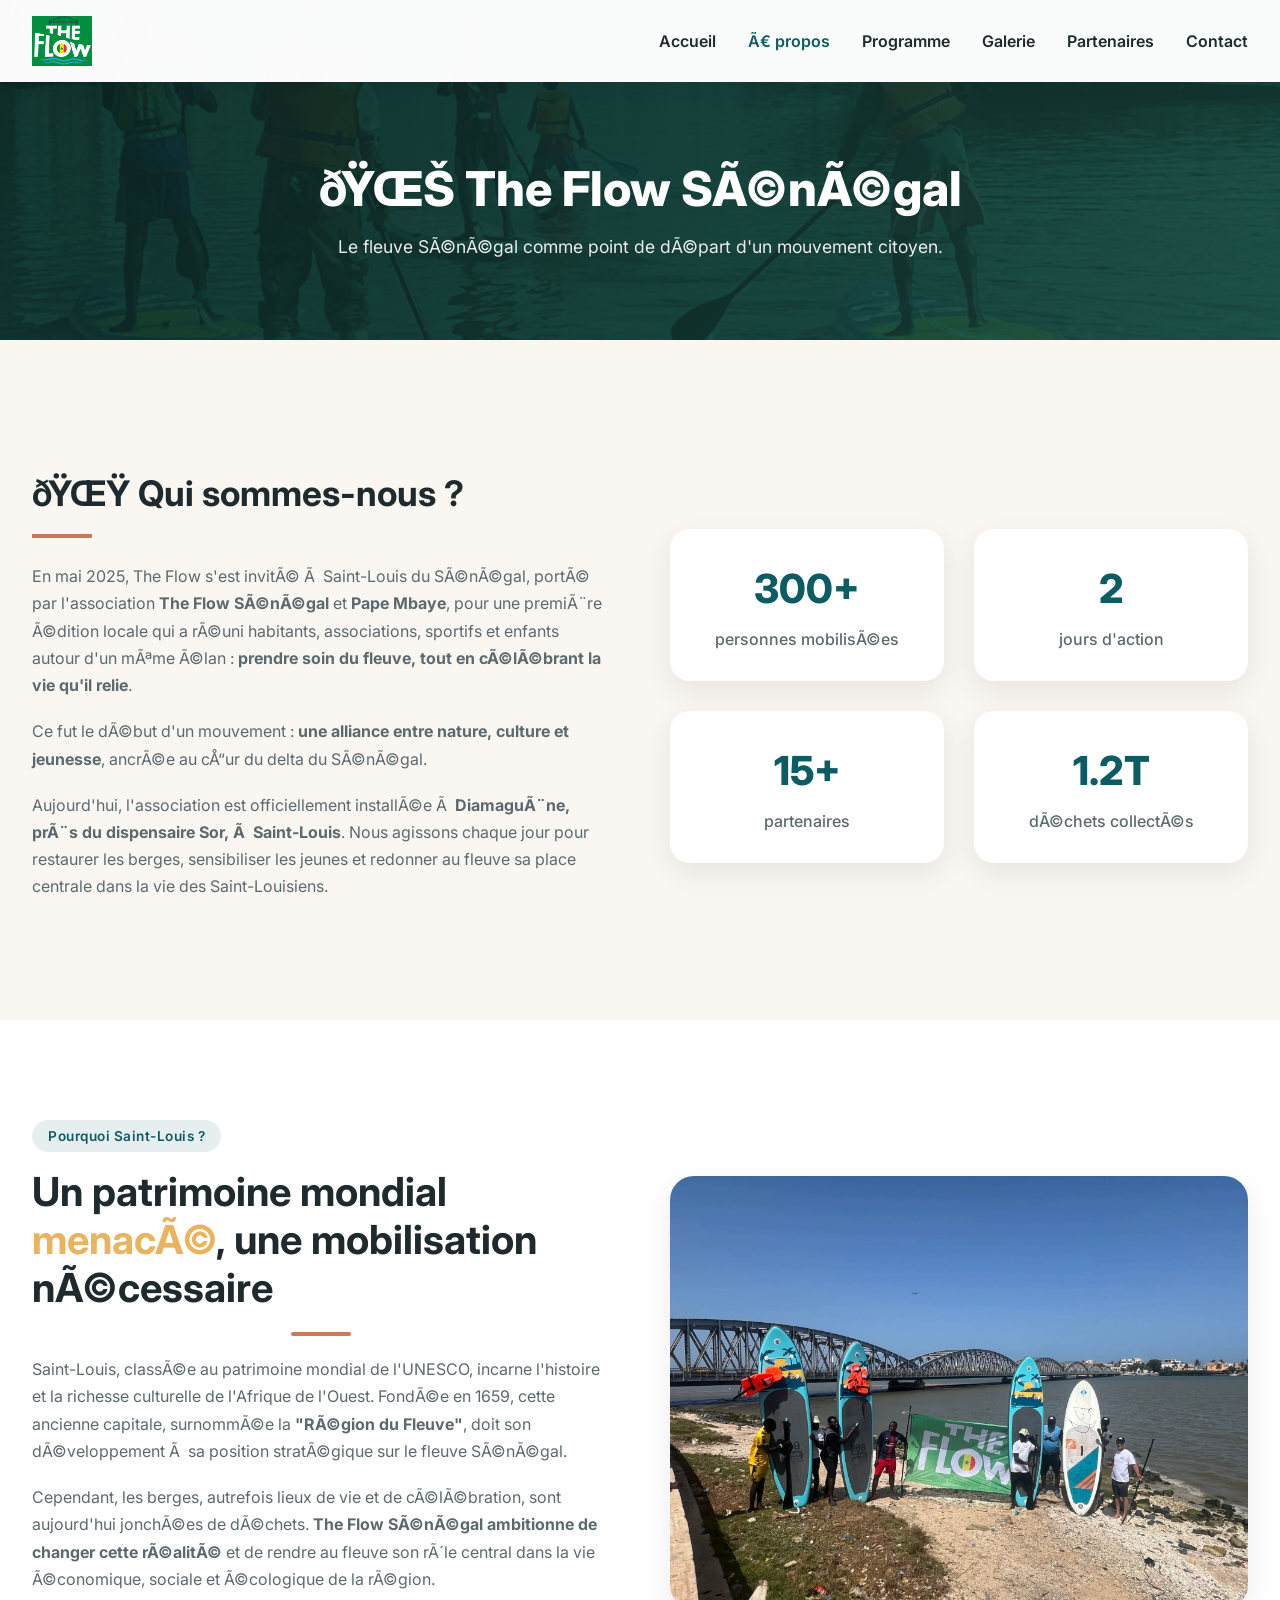
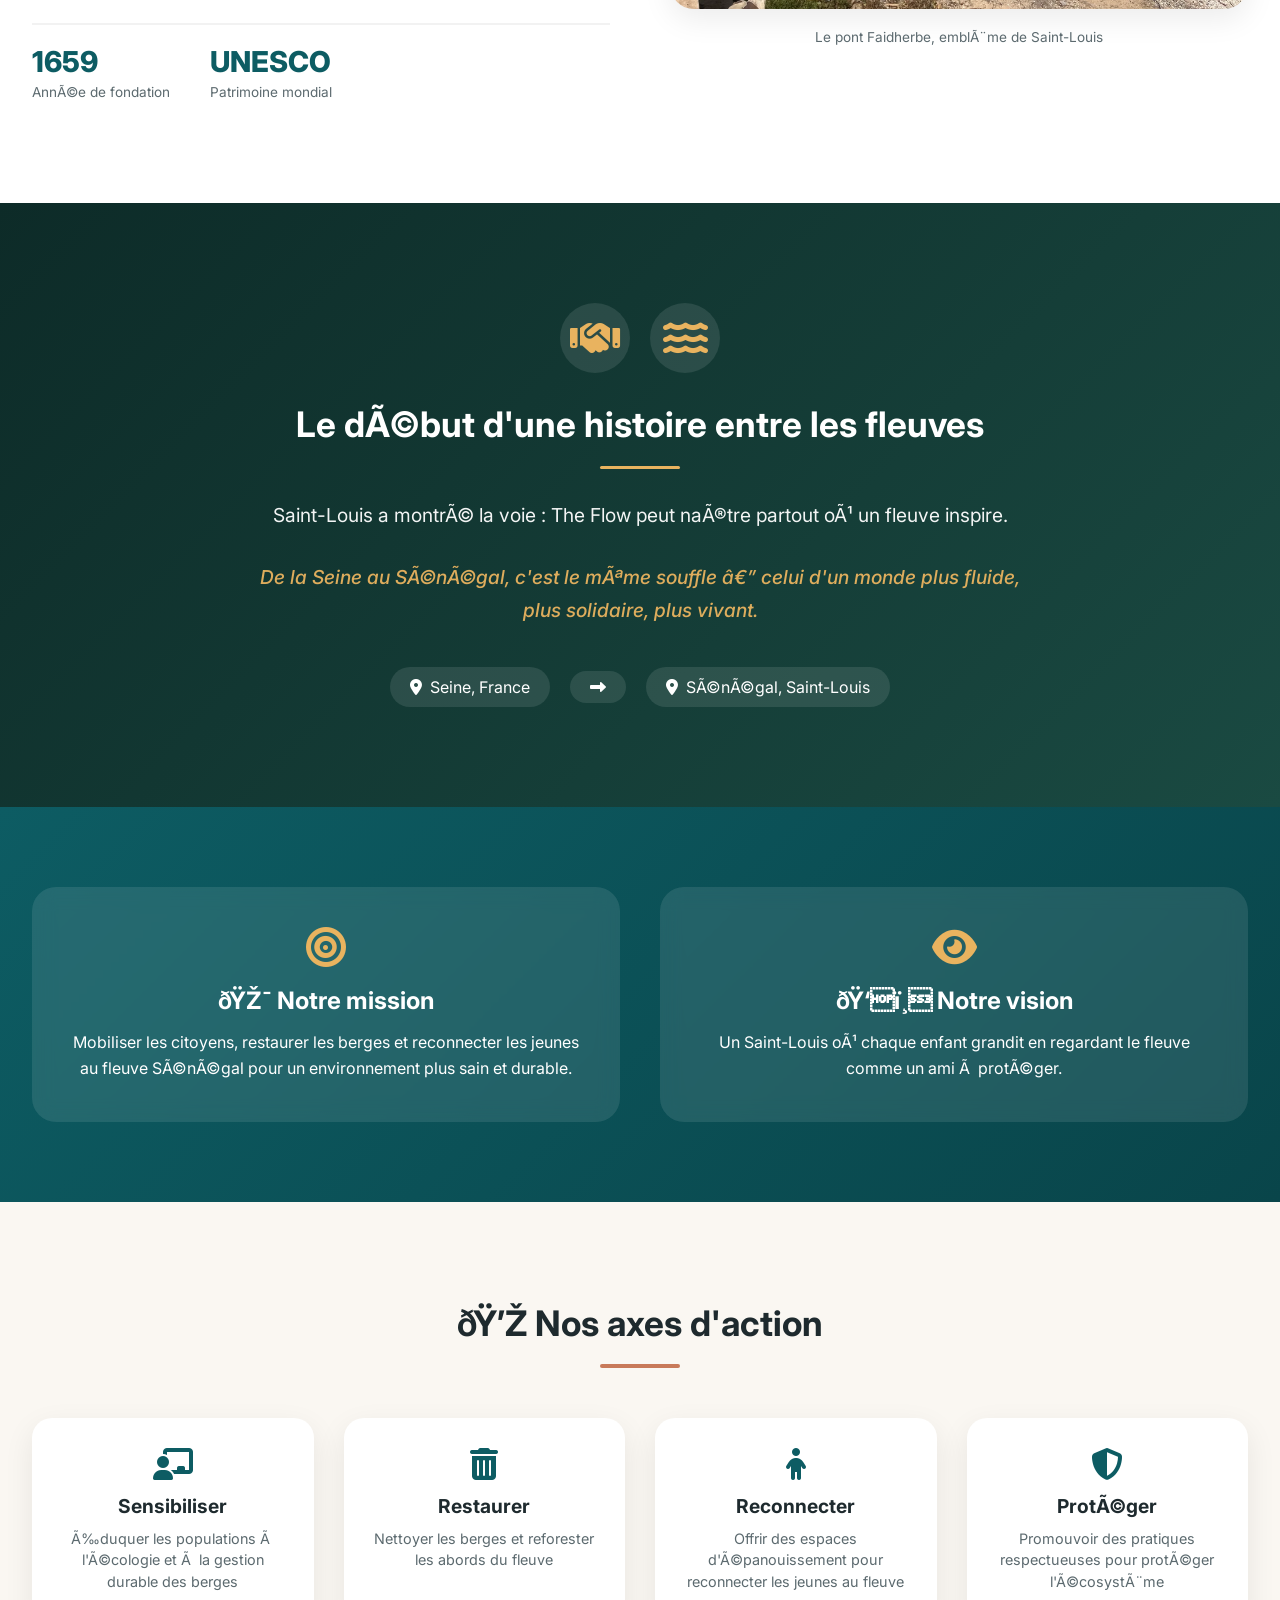
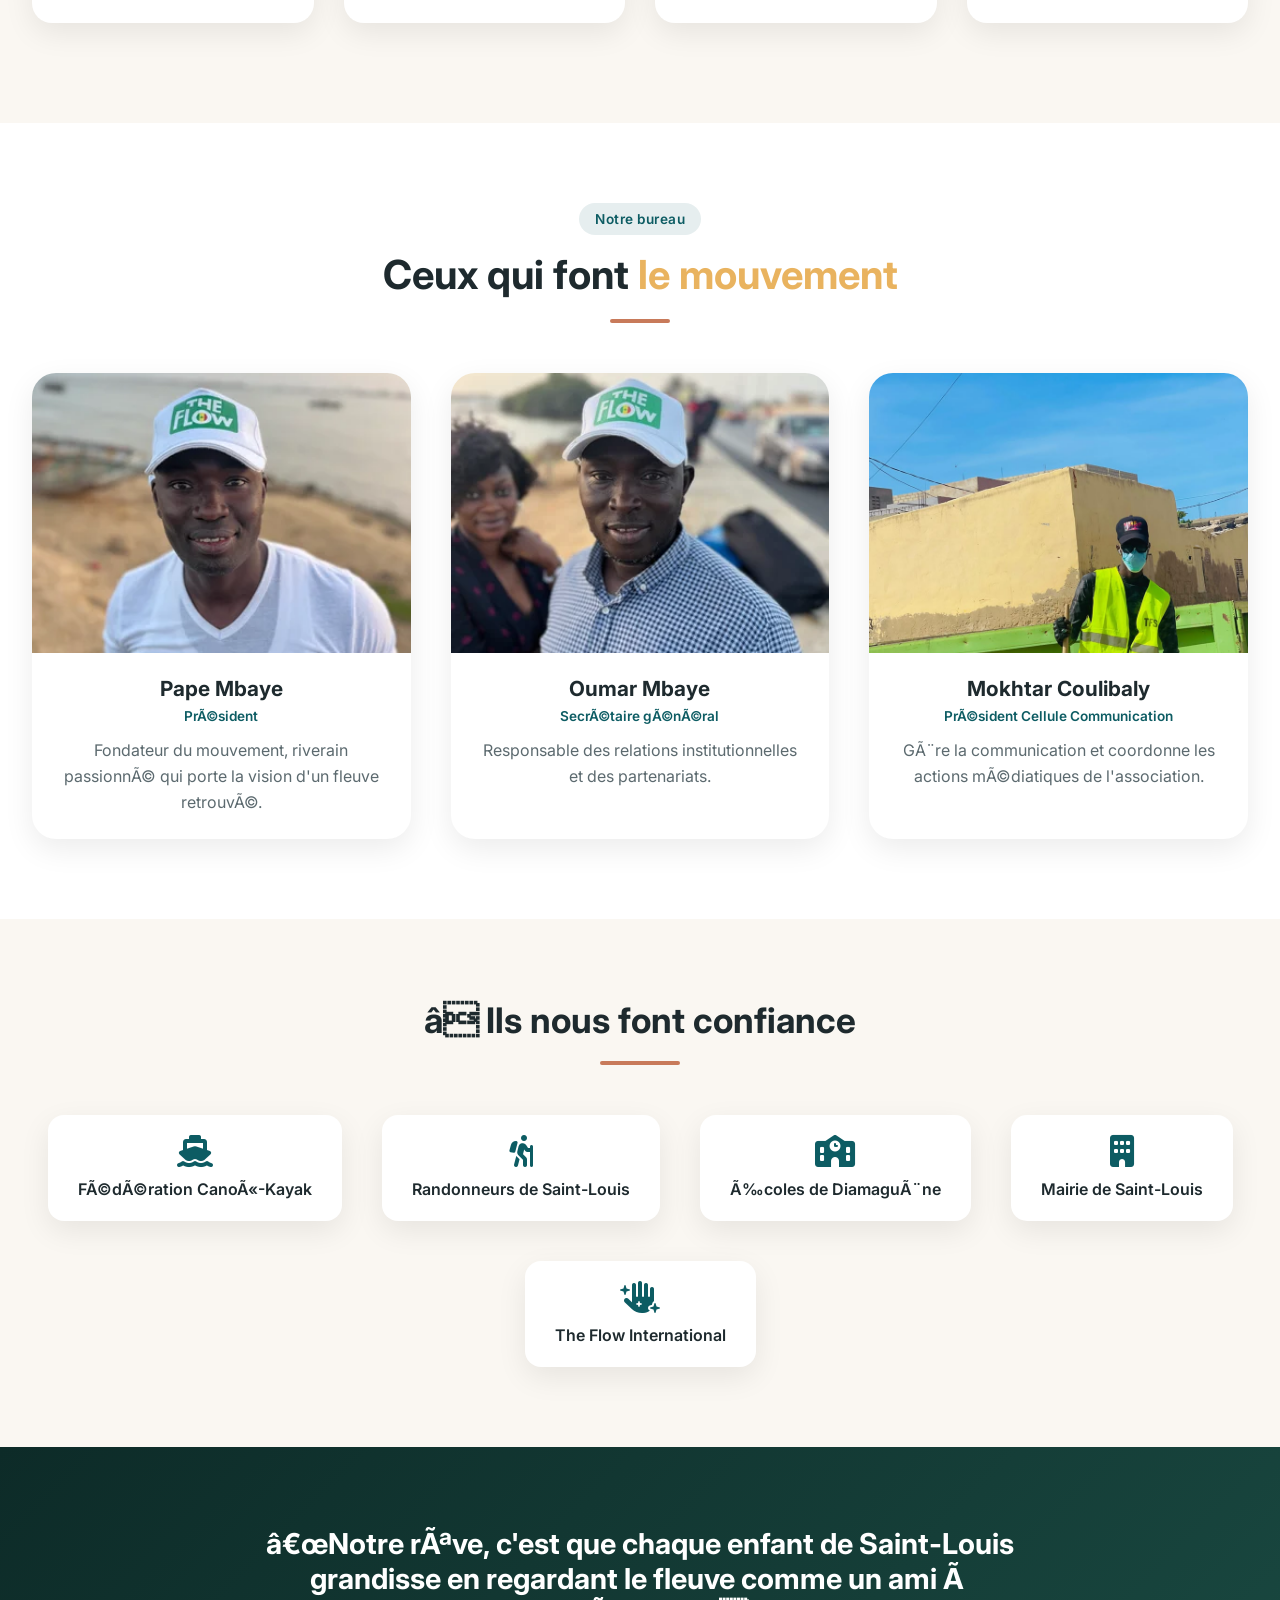
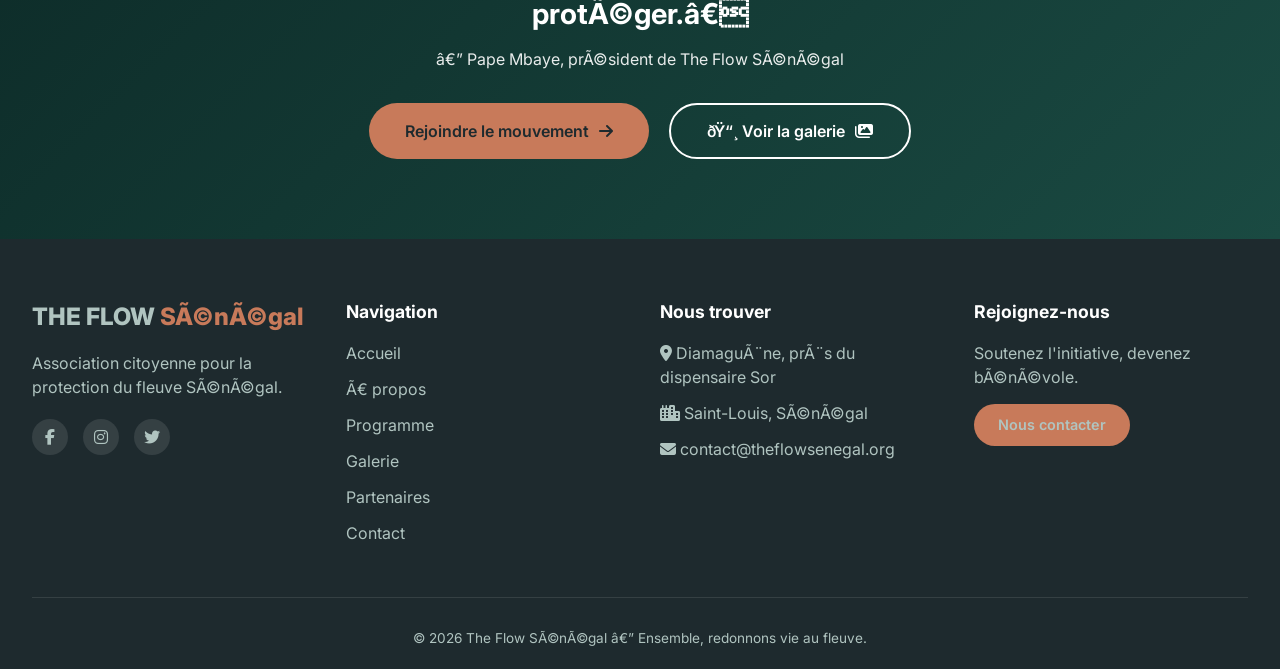
==== apropos.html @ 02a88256 "Correction de la structure du site pour Render" ====
﻿<!DOCTYPE html>
<html lang="fr">
<head>
  <meta charset="UTF-8">
  <meta name="viewport" content="width=device-width, initial-scale=1.0">
  <meta name="description" content="The Flow SÃ©nÃ©gal - Association citoyenne pour la protection du fleuve SÃ©nÃ©gal. DÃ©couvrez notre mission, notre impact et notre Ã©quipe.">
  <title>The Flow SÃ©nÃ©gal | Ã€ propos - Qui sommes-nous</title>

  <!-- Polices, icÃ´nes -->
  <link href="https://fonts.googleapis.com/css2?family=Inter:opsz,wght@14..32,300;14..32,400;14..32,500;14..32,600;14..32,700;14..32,800&display=swap" rel="stylesheet">
  <link rel="stylesheet" href="https://cdnjs.cloudflare.com/ajax/libs/font-awesome/6.5.1/css/all.min.css">
  <link rel="stylesheet" href="CSS/style.css">

  <style>
    /* ========== VARIABLES ========== */
    :root {
      --primary: #0D5C63;
      --primary-dark: #09454A;
      --secondary: #C87A5A;
      --secondary-dark: #B05E3E;
      --accent: #E9B35F;
      --dark: #1E2A2E;
      --light: #FAF7F2;
      --gray: #5C6A6F;
      --white: #FFFFFF;
      --shadow: 0 10px 30px rgba(0,0,0,0.08);
      --shadow-hover: 0 20px 40px rgba(0,0,0,0.12);
      --transition: all 0.4s cubic-bezier(0.2, 0.9, 0.4, 1.1);
    }

    * {
      margin: 0;
      padding: 0;
      box-sizing: border-box;
    }

    body {
      font-family: 'Inter', sans-serif;
      color: var(--dark);
      background: var(--light);
      overflow-x: hidden;
    }

    /* ========== NAVBAR ========== */
    .header {
      position: fixed;
      top: 0;
      left: 0;
      width: 100%;
      background: rgba(255, 255, 255, 0.98);
      backdrop-filter: blur(10px);
      z-index: 1000;
      padding: 1rem 0;
      transition: var(--transition);
      box-shadow: 0 2px 20px rgba(0,0,0,0.05);
    }

    .header.scrolled {
      padding: 0.7rem 0;
      box-shadow: 0 5px 30px rgba(0,0,0,0.1);
    }

    .container {
      max-width: 1280px;
      margin: 0 auto;
      padding: 0 32px;
    }

    .nav-container {
      display: flex;
      justify-content: space-between;
      align-items: center;
    }

    .logo img {
      height: 50px;
    }

    .nav-menu ul {
      display: flex;
      list-style: none;
      gap: 2rem;
    }

    .nav-menu ul li a {
      text-decoration: none;
      font-weight: 600;
      color: var(--dark);
      transition: var(--transition);
    }

    .nav-menu ul li a:hover,
    .nav-menu ul li a.active {
      color: var(--primary);
    }

    .mobile-toggle {
      display: none;
      background: none;
      border: none;
      font-size: 1.5rem;
      cursor: pointer;
      color: var(--dark);
    }

    /* ========== HERO ========== */
    .hero-stats {
      background: linear-gradient(135deg, #0D2B28 0%, #1A4A42 100%);
      padding: 160px 0 80px;
      text-align: center;
      color: white;
      position: relative;
      overflow: hidden;
    }

    .hero-stats::before {
      content: '';
      position: absolute;
      top: 0;
      left: 0;
      right: 0;
      bottom: 0;
      background: url('images/flowban.webp') center/cover no-repeat;
      opacity: 0.25;
      mix-blend-mode: overlay;
    }

    .hero-stats h1 {
      font-size: 3rem;
      font-weight: 800;
      margin-bottom: 1rem;
      position: relative;
      z-index: 2;
    }

    .hero-stats p {
      font-size: 1.1rem;
      max-width: 700px;
      margin: 0 auto;
      opacity: 0.9;
      position: relative;
      z-index: 2;
    }

    /* ========== QUI SOMMES-NOUS ========== */
    .about-deep {
      padding: 100px 0;
      background: var(--light);
    }

    .about-deep-grid {
      display: grid;
      grid-template-columns: 1fr 1fr;
      gap: 60px;
      align-items: center;
    }

    .about-deep-text h2 {
      font-size: 2.2rem;
      font-weight: 700;
      margin-bottom: 20px;
      color: var(--dark);
    }

    .about-deep-separator {
      width: 60px;
      height: 4px;
      background: var(--secondary);
      margin-bottom: 25px;
    }

    .about-deep-text p {
      color: var(--gray);
      line-height: 1.7;
      margin-bottom: 1.2rem;
    }

    .about-deep-stats {
      display: grid;
      grid-template-columns: repeat(2, 1fr);
      gap: 30px;
    }

    .deep-stat-item {
      text-align: center;
      padding: 30px 20px;
      background: white;
      border-radius: 20px;
      box-shadow: var(--shadow);
      transition: var(--transition);
    }

    .deep-stat-item:hover {
      transform: translateY(-5px);
      box-shadow: var(--shadow-hover);
    }

    .deep-stat-number {
      font-size: 2.5rem;
      font-weight: 800;
      color: var(--primary);
    }

    .deep-stat-label {
      color: var(--gray);
      font-weight: 500;
      margin-top: 8px;
    }

    /* ========== POURQUOI SAINT-LOUIS ========== */
    .why-saintlouis {
      padding: 100px 0;
      background: var(--white);
    }

    .why-saintlouis-grid {
      display: grid;
      grid-template-columns: 1fr 1fr;
      gap: 60px;
      align-items: center;
    }

    .why-saintlouis-text p {
      color: var(--gray);
      line-height: 1.7;
      margin-bottom: 1.2rem;
    }

    .stats-highlight {
      display: flex;
      gap: 40px;
      margin-top: 30px;
      padding-top: 20px;
      border-top: 2px solid rgba(0,0,0,0.05);
    }

    .highlight-stat {
      text-align: left;
    }

    .highlight-number {
      font-size: 1.8rem;
      font-weight: 800;
      color: var(--primary);
      display: block;
      line-height: 1.2;
    }

    .highlight-label {
      font-size: 0.85rem;
      color: var(--gray);
    }

    .why-saintlouis-image img {
      width: 100%;
      border-radius: 24px;
      box-shadow: var(--shadow);
    }

    .image-caption {
      text-align: center;
      font-size: 0.85rem;
      color: var(--gray);
      margin-top: 12px;
    }

    /* ========== HISTOIRE ENTRE LES FLEUVES ========== */
    .fleuve-connection {
      padding: 100px 0;
      background: linear-gradient(135deg, #0D2B28 0%, #1A4A42 100%);
      color: white;
      text-align: center;
      position: relative;
      overflow: hidden;
    }

    .fleuve-connection::before {
      content: '';
      position: absolute;
      top: 0;
      left: 0;
      right: 0;
      bottom: 0;
      background: url('https://images.unsplash.com/photo-1502920514313-52581002a659?w=1920&h=400&fit=crop') center/cover no-repeat;
      opacity: 0.1;
      mix-blend-mode: overlay;
    }

    .connection-content {
      position: relative;
      z-index: 2;
      max-width: 800px;
      margin: 0 auto;
    }

    .connection-icon {
      display: flex;
      justify-content: center;
      gap: 20px;
      margin-bottom: 30px;
    }

    .connection-icon i {
      font-size: 2.5rem;
      color: var(--accent);
      background: rgba(255,255,255,0.1);
      width: 70px;
      height: 70px;
      border-radius: 50%;
      display: flex;
      align-items: center;
      justify-content: center;
      transition: transform 0.3s ease;
    }

    .connection-icon i:hover {
      transform: scale(1.1);
    }

    .connection-content h2 {
      font-size: 2.2rem;
      font-weight: 700;
      margin-bottom: 20px;
    }

    .connection-separator {
      width: 80px;
      height: 3px;
      background: var(--accent);
      margin: 0 auto 30px;
      border-radius: 2px;
    }

    .connection-content p {
      font-size: 1.2rem;
      line-height: 1.7;
      opacity: 0.95;
      margin-bottom: 20px;
    }

    .connection-quote {
      font-size: 1.4rem;
      font-style: italic;
      color: var(--accent);
      font-weight: 500;
      margin: 30px 0;
    }

    .connection-flags {
      display: flex;
      justify-content: center;
      align-items: center;
      gap: 20px;
      margin-top: 40px;
    }

    .connection-flags span {
      display: inline-flex;
      align-items: center;
      gap: 8px;
      background: rgba(255,255,255,0.1);
      padding: 8px 20px;
      border-radius: 50px;
    }

    /* ========== MISSION & VISION ========== */
    .mission-values {
      padding: 80px 0;
      background: linear-gradient(135deg, var(--primary) 0%, var(--primary-dark) 100%);
      color: white;
    }

    .mission-grid {
      display: grid;
      grid-template-columns: repeat(2, 1fr);
      gap: 40px;
    }

    .mission-box {
      text-align: center;
      padding: 40px;
      background: rgba(255,255,255,0.1);
      border-radius: 24px;
      backdrop-filter: blur(10px);
    }

    .mission-box i {
      font-size: 2.5rem;
      color: var(--accent);
      margin-bottom: 20px;
    }

    .mission-box h3 {
      font-size: 1.5rem;
      margin-bottom: 15px;
    }

    .mission-box p {
      line-height: 1.6;
    }

    /* ========== VALEURS / AXES D'ACTION ========== */
    .values-section {
      padding: 100px 0;
      background: var(--light);
      text-align: center;
    }

    .section-title {
      font-size: 2.2rem;
      font-weight: 700;
      margin-bottom: 20px;
    }

    .section-separator {
      width: 80px;
      height: 4px;
      background: var(--secondary);
      margin: 0 auto 50px;
      border-radius: 2px;
    }

    .values-grid {
      display: grid;
      grid-template-columns: repeat(4, 1fr);
      gap: 30px;
      margin-top: 50px;
    }

    .value-card {
      background: white;
      padding: 30px;
      border-radius: 20px;
      transition: var(--transition);
      box-shadow: var(--shadow);
    }

    .value-card:hover {
      transform: translateY(-5px);
      box-shadow: var(--shadow-hover);
    }

    .value-card i {
      font-size: 2rem;
      color: var(--primary);
      margin-bottom: 15px;
    }

    .value-card h3 {
      font-size: 1.2rem;
      margin-bottom: 10px;
    }

    .value-card p {
      color: var(--gray);
      font-size: 0.9rem;
    }

    /* ========== SECTION HEADER ========== */
    .section-header {
      text-align: center;
      margin-bottom: 48px;
    }

    .section-tag {
      display: inline-block;
      background: rgba(13, 92, 99, 0.1);
      color: var(--primary);
      padding: 6px 16px;
      border-radius: 50px;
      font-size: 0.85rem;
      font-weight: 600;
      margin-bottom: 1rem;
      letter-spacing: 0.5px;
    }

    .divider {
      width: 60px;
      height: 4px;
      background: var(--secondary);
      margin: 20px auto;
      border-radius: 2px;
    }

    .accent-text {
      color: var(--accent);
    }

    /* ========== Ã‰QUIPE ========== */
    .team-section {
      padding: 80px 0;
      background: var(--white);
    }

    .team-grid {
      display: grid;
      grid-template-columns: repeat(3, 1fr);
      gap: 40px;
      margin-top: 50px;
    }

    .team-card {
      background: white;
      border-radius: 24px;
      overflow: hidden;
      transition: var(--transition);
      box-shadow: var(--shadow);
      text-align: center;
    }

    .team-card:hover {
      transform: translateY(-5px);
      box-shadow: var(--shadow-hover);
    }

    .team-image {
      width: 100%;
      height: 280px;
      overflow: hidden;
    }

    .team-image img {
      width: 100%;
      height: 100%;
      object-fit: cover;
      transition: transform 0.3s ease;
    }

    .team-card:hover .team-image img {
      transform: scale(1.05);
    }

    .team-card h3 {
      font-size: 1.3rem;
      font-weight: 700;
      margin-top: 1.5rem;
      margin-bottom: 0.25rem;
    }

    .team-role {
      color: var(--primary);
      font-weight: 600;
      font-size: 0.85rem;
      margin-bottom: 0.75rem;
    }

    .team-bio {
      color: var(--gray);
      padding: 0 1.5rem 1.5rem;
      line-height: 1.6;
    }

    /* ========== PARTENAIRES ========== */
    .partners-data {
      padding: 80px 0;
      background: var(--light);
      text-align: center;
    }

    .partners-logos-grid {
      display: flex;
      justify-content: center;
      flex-wrap: wrap;
      gap: 40px;
      margin-top: 50px;
    }

    .partner-logo-item {
      text-align: center;
      padding: 20px 30px;
      background: white;
      border-radius: 16px;
      transition: var(--transition);
      box-shadow: var(--shadow);
    }

    .partner-logo-item i {
      font-size: 2rem;
      color: var(--primary);
      display: block;
      margin-bottom: 10px;
    }

    .partner-logo-item span {
      font-weight: 600;
      color: var(--dark);
    }

    .partner-logo-item:hover {
      transform: translateY(-3px);
      background: var(--primary);
    }

    .partner-logo-item:hover i,
    .partner-logo-item:hover span {
      color: white;
    }

    /* ========== CTA ========== */
    .cta-section {
      background: linear-gradient(135deg, #0D2B28 0%, #1A4A42 100%);
      padding: 80px 0;
      text-align: center;
      color: white;
    }

    .cta-section h2 {
      font-size: 1.8rem;
      font-weight: 700;
      margin-bottom: 1rem;
      max-width: 800px;
      margin-left: auto;
      margin-right: auto;
    }

    .cta-section p {
      opacity: 0.9;
      margin-bottom: 2rem;
      max-width: 600px;
      margin-left: auto;
      margin-right: auto;
    }

    .btn-primary {
      background: var(--secondary);
      color: var(--dark);
      padding: 14px 36px;
      border-radius: 50px;
      font-weight: 600;
      text-decoration: none;
      display: inline-flex;
      align-items: center;
      gap: 10px;
      transition: var(--transition);
    }

    .btn-primary:hover {
      background: var(--secondary-dark);
      transform: translateY(-3px);
      box-shadow: var(--shadow-hover);
    }

    /* ========== FOOTER ========== */
    .footer {
      background: var(--dark);
      color: #B0C4C0;
      padding: 60px 0 20px;
    }

    .footer-grid {
      display: grid;
      grid-template-columns: repeat(4, 1fr);
      gap: 40px;
      margin-bottom: 40px;
    }

    .footer-logo {
      font-size: 1.5rem;
      font-weight: 800;
      margin-bottom: 1rem;
    }

    .footer-logo span {
      color: var(--secondary);
    }

    .social-links {
      display: flex;
      gap: 15px;
      margin-top: 20px;
    }

    .social-links a {
      width: 36px;
      height: 36px;
      background: rgba(255,255,255,0.1);
      border-radius: 50%;
      display: flex;
      align-items: center;
      justify-content: center;
      color: #B0C4C0;
      transition: var(--transition);
    }

    .social-links a:hover {
      background: var(--secondary);
      color: var(--dark);
    }

    .footer h4 {
      color: white;
      margin-bottom: 1rem;
      font-size: 1.1rem;
    }

    .footer ul {
      list-style: none;
      padding: 0;
    }

    .footer ul li {
      margin-bottom: 0.75rem;
    }

    .footer ul li a {
      color: #B0C4C0;
      text-decoration: none;
      transition: var(--transition);
    }

    .footer ul li a:hover {
      color: var(--secondary);
    }

    .btn-small {
      display: inline-block;
      background: var(--secondary);
      color: var(--dark);
      padding: 10px 24px;
      border-radius: 50px;
      text-decoration: none;
      font-weight: 600;
      font-size: 0.9rem;
      transition: var(--transition);
      margin-top: 15px;
    }

    .btn-small:hover {
      background: var(--secondary-dark);
      transform: translateY(-3px);
    }

    .footer-bottom {
      text-align: center;
      padding-top: 30px;
      margin-top: 40px;
      border-top: 1px solid rgba(255,255,255,0.1);
    }

    /* ========== BUTTON GROUP ========== */
    .btn-group-cta {
      display: flex;
      justify-content: center;
      gap: 20px;
      flex-wrap: wrap;
    }

    .btn-outline-light {
      background: transparent;
      border: 2px solid white;
      color: white;
      padding: 14px 36px;
      border-radius: 50px;
      font-weight: 600;
      text-decoration: none;
      display: inline-flex;
      align-items: center;
      gap: 10px;
      transition: var(--transition);
    }

    .btn-outline-light:hover {
      background: white;
      color: var(--primary);
      transform: translateY(-3px);
    }

    /* ========== RESPONSIVE ========== */
    @media (max-width: 992px) {
      .about-deep-grid,
      .why-saintlouis-grid {
        grid-template-columns: 1fr;
      }
      .mission-grid {
        grid-template-columns: 1fr;
      }
      .values-grid,
      .team-grid,
      .footer-grid {
        grid-template-columns: repeat(2, 1fr);
      }
      .stats-highlight {
        justify-content: center;
      }
      .highlight-stat {
        text-align: center;
      }
    }

    @media (max-width: 768px) {
      .mobile-toggle {
        display: block;
      }
      .nav-menu {
        position: fixed;
        top: 80px;
        left: -100%;
        width: 100%;
        background: white;
        padding: 30px;
        transition: 0.3s;
        box-shadow: var(--shadow);
      }
      .nav-menu.active {
        left: 0;
      }
      .nav-menu ul {
        flex-direction: column;
        align-items: center;
      }
      .values-grid,
      .team-grid,
      .footer-grid {
        grid-template-columns: 1fr;
      }
      .hero-stats h1 {
        font-size: 2rem;
      }
      .container {
        padding: 0 20px;
      }
      .cta-section h2 {
        font-size: 1.4rem;
      }
      .connection-content h2 {
        font-size: 1.6rem;
      }
      .connection-quote {
        font-size: 1.1rem;
      }
      .connection-flags {
        flex-direction: column;
        gap: 10px;
      }
      .connection-flags span {
        width: 100%;
        justify-content: center;
      }
      .connection-flags span:nth-child(2) {
        transform: rotate(90deg);
      }
      .btn-group-cta {
        flex-direction: column;
        align-items: center;
      }
      .btn-outline-light {
        width: 100%;
        justify-content: center;
      }
    }
  </style>
</head>
<body>

<!-- ========== HEADER ========== -->
<header class="header">
  <div class="container">
    <div class="nav-container">
      <a href="index.html" class="logo">
        <img src="images/logoTFS.jpeg" alt="The Flow SÃ©nÃ©gal">
      </a>
      <button type="button" class="mobile-toggle" id="mobileToggle" aria-label="Menu">
        <i class="fas fa-bars"></i>
      </button>
      <nav class="nav-menu" id="navMenu">
        <ul>
          <li><a href="index.html">Accueil</a></li>
          <li><a href="apropos.html" class="active">Ã€ propos</a></li>
          <li><a href="programme.html">Programme</a></li>
          <li><a href="galerie.html">Galerie</a></li>
          <li><a href="partenaires.html">Partenaires</a></li>
          <li><a href="contact.html">Contact</a></li>
        </ul>
      </nav>
    </div>
  </div>
</header>

<!-- ========== HERO ========== -->
<section class="hero-stats">
  <div class="container">
    <h1>ðŸŒŠ The Flow SÃ©nÃ©gal</h1>
    <p>Le fleuve SÃ©nÃ©gal comme point de dÃ©part d'un mouvement citoyen.</p>
  </div>
</section>

<!-- ========== QUI SOMMES-NOUS ========== -->
<section class="about-deep">
  <div class="container">
    <div class="about-deep-grid">
      <div class="about-deep-text">
        <h2>ðŸŒŸ Qui sommes-nous ?</h2>
        <div class="about-deep-separator"></div>
        <p>En mai 2025, The Flow s'est invitÃ© Ã  Saint-Louis du SÃ©nÃ©gal, portÃ© par l'association <strong>The Flow SÃ©nÃ©gal</strong> et <strong>Pape Mbaye</strong>, pour une premiÃ¨re Ã©dition locale qui a rÃ©uni habitants, associations, sportifs et enfants autour d'un mÃªme Ã©lan : <strong>prendre soin du fleuve, tout en cÃ©lÃ©brant la vie qu'il relie</strong>.</p>
        <p>Ce fut le dÃ©but d'un mouvement : <strong>une alliance entre nature, culture et jeunesse</strong>, ancrÃ©e au cÅ“ur du delta du SÃ©nÃ©gal.</p>
        <p>Aujourd'hui, l'association est officiellement installÃ©e Ã  <strong>DiamaguÃ¨ne, prÃ¨s du dispensaire Sor, Ã  Saint-Louis</strong>. Nous agissons chaque jour pour restaurer les berges, sensibiliser les jeunes et redonner au fleuve sa place centrale dans la vie des Saint-Louisiens.</p>
      </div>
      <div class="about-deep-stats">
        <div class="deep-stat-item"><div class="deep-stat-number">300+</div><div class="deep-stat-label">personnes mobilisÃ©es</div></div>
        <div class="deep-stat-item"><div class="deep-stat-number">2</div><div class="deep-stat-label">jours d'action</div></div>
        <div class="deep-stat-item"><div class="deep-stat-number">15+</div><div class="deep-stat-label">partenaires</div></div>
        <div class="deep-stat-item"><div class="deep-stat-number">1.2T</div><div class="deep-stat-label">dÃ©chets collectÃ©s</div></div>
      </div>
    </div>
  </div>
</section>

<!-- ========== POURQUOI SAINT-LOUIS ? ========== -->
<section class="why-saintlouis">
  <div class="container">
    <div class="why-saintlouis-grid">
      <div class="why-saintlouis-text">
        <span class="section-tag">Pourquoi Saint-Louis ?</span>
        <h2>Un patrimoine mondial <span class="accent-text">menacÃ©</span>, une mobilisation nÃ©cessaire</h2>
        <div class="divider"></div>
        <p>Saint-Louis, classÃ©e au patrimoine mondial de l'UNESCO, incarne l'histoire et la richesse culturelle de l'Afrique de l'Ouest. FondÃ©e en 1659, cette ancienne capitale, surnommÃ©e la <strong>"RÃ©gion du Fleuve"</strong>, doit son dÃ©veloppement Ã  sa position stratÃ©gique sur le fleuve SÃ©nÃ©gal.</p>
        <p>Cependant, les berges, autrefois lieux de vie et de cÃ©lÃ©bration, sont aujourd'hui jonchÃ©es de dÃ©chets. <strong>The Flow SÃ©nÃ©gal ambitionne de changer cette rÃ©alitÃ©</strong> et de rendre au fleuve son rÃ´le central dans la vie Ã©conomique, sociale et Ã©cologique de la rÃ©gion.</p>
        <div class="stats-highlight">
          <div class="highlight-stat"><span class="highlight-number">1659</span><span class="highlight-label">AnnÃ©e de fondation</span></div>
          <div class="highlight-stat"><span class="highlight-number">UNESCO</span><span class="highlight-label">Patrimoine mondial</span></div>
        </div>
      </div>
      <div class="why-saintlouis-image">
        <img src="images/pont.webp" alt="Pont Faidherbe Ã  Saint-Louis">
        <div class="image-caption">Le pont Faidherbe, emblÃ¨me de Saint-Louis</div>
      </div>
    </div>
  </div>
</section>

<!-- ========== LE DÃ‰BUT D'UNE HISTOIRE ENTRE LES FLEUVES ========== -->
<section class="fleuve-connection">
  <div class="container">
    <div class="connection-content">
      <div class="connection-icon">
        <i class="fas fa-handshake"></i>
        <i class="fas fa-water"></i>
      </div>
      <h2>Le dÃ©but d'une histoire entre les fleuves</h2>
      <div class="connection-separator"></div>
      <p>Saint-Louis a montrÃ© la voie : The Flow peut naÃ®tre partout oÃ¹ un fleuve inspire.</p>
      <p class="connection-quote">De la Seine au SÃ©nÃ©gal, c'est le mÃªme souffle â€” celui d'un monde plus fluide, plus solidaire, plus vivant.</p>
      <div class="connection-flags">
        <span><i class="fas fa-map-marker-alt"></i> Seine, France</span>
        <span><i class="fas fa-long-arrow-alt-right"></i></span>
        <span><i class="fas fa-map-marker-alt"></i> SÃ©nÃ©gal, Saint-Louis</span>
      </div>
    </div>
  </div>
</section>

<!-- ========== MISSION ET VISION ========== -->
<section class="mission-values">
  <div class="container">
    <div class="mission-grid">
      <div class="mission-box">
        <i class="fas fa-bullseye"></i>
        <h3>ðŸŽ¯ Notre mission</h3>
        <p>Mobiliser les citoyens, restaurer les berges et reconnecter les jeunes au fleuve SÃ©nÃ©gal pour un environnement plus sain et durable.</p>
      </div>
      <div class="mission-box">
        <i class="fas fa-eye"></i>
        <h3>ðŸ‘ï¸ Notre vision</h3>
        <p>Un Saint-Louis oÃ¹ chaque enfant grandit en regardant le fleuve comme un ami Ã  protÃ©ger.</p>
      </div>
    </div>
  </div>
</section>

<!-- ========== NOS 4 AXES D'ACTION ========== -->
<section class="values-section">
  <div class="container">
    <h2 class="section-title">ðŸ’Ž Nos axes d'action</h2>
    <div class="section-separator"></div>
    <div class="values-grid">
      <div class="value-card"><i class="fas fa-chalkboard-user"></i><h3>Sensibiliser</h3><p>Ã‰duquer les populations Ã  l'Ã©cologie et Ã  la gestion durable des berges</p></div>
      <div class="value-card"><i class="fas fa-trash-alt"></i><h3>Restaurer</h3><p>Nettoyer les berges et reforester les abords du fleuve</p></div>
      <div class="value-card"><i class="fas fa-child"></i><h3>Reconnecter</h3><p>Offrir des espaces d'Ã©panouissement pour reconnecter les jeunes au fleuve</p></div>
      <div class="value-card"><i class="fas fa-shield-alt"></i><h3>ProtÃ©ger</h3><p>Promouvoir des pratiques respectueuses pour protÃ©ger l'Ã©cosystÃ¨me</p></div>
    </div>
  </div>
</section>

<!-- ========== NOTRE Ã‰QUIPE ========== -->
<section class="team-section">
  <div class="container">
    <div class="section-header">
      <span class="section-tag">Notre bureau</span>
      <h2>Ceux qui font <span class="accent-text">le mouvement</span></h2>
      <div class="divider"></div>
    </div>
    <div class="team-grid">
      <div class="team-card"><div class="team-image"><img src="images/papembaye.webp" alt="Pape Mbaye"></div><h3>Pape Mbaye</h3><p class="team-role">PrÃ©sident</p><p class="team-bio">Fondateur du mouvement, riverain passionnÃ© qui porte la vision d'un fleuve retrouvÃ©.</p></div>
      <div class="team-card"><div class="team-image"><img src="images/omarmbaye.webp" alt="Oumar Mbaye"></div><h3>Oumar Mbaye</h3><p class="team-role">SecrÃ©taire gÃ©nÃ©ral</p><p class="team-bio">Responsable des relations institutionnelles et des partenariats.</p></div>
      <div class="team-card"><div class="team-image"><img src="images/mokhtar.jpeg" alt="Mokhtar Coulibaly"></div><h3>Mokhtar Coulibaly</h3><p class="team-role">PrÃ©sident Cellule Communication</p><p class="team-bio">GÃ¨re la communication et coordonne les actions mÃ©diatiques de l'association.</p></div>
    </div>
  </div>
</section>

<!-- ========== PARTENAIRES ========== -->
<section class="partners-data">
  <div class="container">
    <h2 class="section-title">â­ Ils nous font confiance</h2>
    <div class="section-separator"></div>
    <div class="partners-logos-grid">
      <div class="partner-logo-item"><i class="fas fa-ship"></i><span>FÃ©dÃ©ration CanoÃ«-Kayak</span></div>
      <div class="partner-logo-item"><i class="fas fa-person-hiking"></i><span>Randonneurs de Saint-Louis</span></div>
      <div class="partner-logo-item"><i class="fas fa-school"></i><span>Ã‰coles de DiamaguÃ¨ne</span></div>
      <div class="partner-logo-item"><i class="fas fa-building"></i><span>Mairie de Saint-Louis</span></div>
      <div class="partner-logo-item"><i class="fas fa-hand-sparkles"></i><span>The Flow International</span></div>
    </div>
  </div>
</section>

<!-- ========== CITATION & CTA ========== -->
<section class="cta-section">
  <div class="container">
    <h2>â€œNotre rÃªve, c'est que chaque enfant de Saint-Louis grandisse en regardant le fleuve comme un ami Ã  protÃ©ger.â€</h2>
    <p>â€” Pape Mbaye, prÃ©sident de The Flow SÃ©nÃ©gal</p>
    <div class="btn-group-cta">
      <a href="contact.html" class="btn-primary">Rejoindre le mouvement <i class="fas fa-arrow-right"></i></a>
      <a href="galerie.html" class="btn-outline-light">ðŸ“¸ Voir la galerie <i class="fas fa-images"></i></a>
    </div>
  </div>
</section>

<!-- ========== FOOTER ========== -->
<footer class="footer">
  <div class="container">
    <div class="footer-grid">
      <div class="footer-col"><div class="footer-logo">THE FLOW <span>SÃ©nÃ©gal</span></div><p>Association citoyenne pour la protection du fleuve SÃ©nÃ©gal.</p><div class="social-links"><a href="#" aria-label="Facebook"><i class="fab fa-facebook-f"></i></a><a href="#" aria-label="Instagram"><i class="fab fa-instagram"></i></a><a href="#" aria-label="Twitter"><i class="fab fa-twitter"></i></a></div></div>
      <div class="footer-col"><h4>Navigation</h4><ul><li><a href="index.html">Accueil</a></li><li><a href="apropos.html">Ã€ propos</a></li><li><a href="programme.html">Programme</a></li><li><a href="galerie.html">Galerie</a></li><li><a href="partenaires.html">Partenaires</a></li><li><a href="contact.html">Contact</a></li></ul></div>
      <div class="footer-col"><h4>Nous trouver</h4><ul><li><i class="fas fa-map-marker-alt"></i> DiamaguÃ¨ne, prÃ¨s du dispensaire Sor</li><li><i class="fas fa-city"></i> Saint-Louis, SÃ©nÃ©gal</li><li><i class="fas fa-envelope"></i> <a href="mailto:contact@theflowsenegal.org">contact@theflowsenegal.org</a></li></ul></div>
      <div class="footer-col"><h4>Rejoignez-nous</h4><p>Soutenez l'initiative, devenez bÃ©nÃ©vole.</p><a href="contact.html" class="btn-small">Nous contacter</a></div>
    </div>
    <div class="footer-bottom"><p>&copy; 2026 The Flow SÃ©nÃ©gal â€” Ensemble, redonnons vie au fleuve.</p></div>
  </div>
</footer>

<script>
  // ========== MOBILE MENU ==========
  const mobileToggle = document.getElementById('mobileToggle');
  const navMenu = document.getElementById('navMenu');
  if (mobileToggle) {
    mobileToggle.addEventListener('click', () => {
      navMenu.classList.toggle('active');
    });
  }

  // ========== HEADER SCROLL ==========
  window.addEventListener('scroll', () => {
    const header = document.querySelector('.header');
    if (window.scrollY > 50) {
      header.classList.add('scrolled');
    } else {
      header.classList.remove('scrolled');
    }
  });

  // ========== ANIMATIONS ==========
  const animatedElements = document.querySelectorAll('.deep-stat-item, .value-card, .team-card, .partner-logo-item');
  
  const checkVisibility = () => {
    animatedElements.forEach(el => {
      const rect = el.getBoundingClientRect();
      if (rect.top < window.innerHeight - 80) {
        el.style.opacity = '1';
        el.style.transform = 'translateY(0)';
      }
    });
  };

  animatedElements.forEach(el => {
    el.style.opacity = '0';
    el.style.transform = 'translateY(30px)';
    el.style.transition = 'opacity 0.6s ease, transform 0.6s ease';
  });

  window.addEventListener('scroll', checkVisibility);
  checkVisibility();
</script>
</body>
</html>
---- CSS/style.css ----
/* ========== RESET & VARIABLES ========== */
* {
  margin: 0;
  padding: 0;
  box-sizing: border-box;
}

:root {
  --primary: #0D5C63;
  --primary-dark: #09454A;
  --secondary: #C87A5A;
  --secondary-dark: #B05E3E;
  --accent: #E9B35F;
  --dark: #1E2A2E;
  --light: #FAF7F2;
  --gray: #5C6A6F;
  --green-nature: #2A7B6E;
  --white: #FFFFFF;
  --shadow: 0 10px 30px rgba(0, 0, 0, 0.06);
  --shadow-hover: 0 20px 40px rgba(0, 0, 0, 0.1);
  --transition: all 0.3s ease;
}

body {
  font-family: 'Inter', sans-serif;
  color: var(--dark);
  background: var(--light);
  line-height: 1.5;
  overflow-x: hidden;
}

.container {
  max-width: 1280px;
  margin: 0 auto;
  padding: 0 32px;
}

/* ========== TYPOGRAPHY ========== */
h1, h2, h3 {
  font-weight: 700;
  line-height: 1.2;
}

h1 {
  font-size: 3.5rem;
  margin-bottom: 1rem;
}

h2 {
  font-size: 2.5rem;
  margin-bottom: 1rem;
}

h3 {
  font-size: 1.5rem;
  margin-bottom: 0.75rem;
}

.section {
  padding: 80px 0;
}

.section-header {
  text-align: center;
  margin-bottom: 48px;
}

.section-tag {
  display: inline-block;
  background: rgba(13, 92, 99, 0.1);
  color: var(--primary);
  padding: 6px 16px;
  border-radius: 50px;
  font-size: 0.85rem;
  font-weight: 600;
  margin-bottom: 1rem;
  letter-spacing: 0.5px;
}

.divider {
  width: 60px;
  height: 4px;
  background: var(--secondary);
  margin: 20px auto;
  border-radius: 2px;
}

.accent-text {
  color: var(--accent);
}

.highlight {
  color: var(--accent);
  position: relative;
  display: inline-block;
}

/* ========== HEADER ========== */
.site-header {
  position: fixed;
  top: 0;
  left: 0;
  width: 100%;
  background: rgba(255, 255, 255, 0.98);
  backdrop-filter: blur(5px);
  box-shadow: var(--shadow);
  z-index: 1000;
  padding: 16px 0;
}

.header-container {
  display: flex;
  justify-content: space-between;
  align-items: center;
}

.logo a {
  display: flex;
  align-items: center;
  gap: 10px;
  text-decoration: none;
}

.logo-icon {
  font-size: 28px;
  color: var(--primary);
}

.logo-text {
  font-size: 1.5rem;
  font-weight: 800;
  color: var(--dark);
}

.logo-text .accent {
  color: var(--primary);
}

.nav-list {
  display: flex;
  gap: 32px;
  list-style: none;
}

.nav-link {
  text-decoration: none;
  color: var(--dark);
  font-weight: 600;
  transition: var(--transition);
}

.nav-link:hover, .nav-link.active {
  color: var(--primary);
}

.mobile-toggle {
  display: none;
  background: none;
  border: none;
  font-size: 24px;
  cursor: pointer;
  color: var(--dark);
}

/* ========== HERO ========== */
.hero {
  position: relative;
  min-height: 90vh;
  background: linear-gradient(135deg, #0D2B28 0%, #1A4A42 100%);
  display: flex;
  align-items: center;
  padding: 120px 0 80px;
  color: white;
}

.hero-overlay {
  position: absolute;
  top: 0;
  left: 0;
  right: 0;
  bottom: 0;
  background: url('https://media.istockphoto.com/id/1303071196/fr/photo/saint-louis-au-s%C3%A9n%C3%A9gal-avec-des-bateaux-traditionnels.jpg?s=612x612&w=0&k=20&c=b-GFk03iee3XfAyLW9BkxGLSYP2h6j3hkxntrvnUJkc=') center/cover no-repeat;
  opacity: 0.3;
  mix-blend-mode: overlay;
}

.hero-content {
  position: relative;
  z-index: 2;
  max-width: 800px;
}

.hero-badge {
  display: inline-block;
  background: rgba(255, 255, 255, 0.2);
  padding: 6px 16px;
  border-radius: 50px;
  font-size: 0.8rem;
  margin-bottom: 24px;
}

.hero-title {
  font-size: 3.8rem;
  margin-bottom: 1.5rem;
}

.hero-subtitle {
  font-size: 1.2rem;
  opacity: 0.9;
  margin-bottom: 2rem;
  max-width: 650px;
}

.hero-stats {
  display: flex;
  gap: 40px;
  margin-bottom: 32px;
}

.stat {
  display: flex;
  flex-direction: column;
}

.stat-number {
  font-size: 2rem;
  font-weight: 800;
  color: var(--accent);
}

.stat-label {
  font-size: 0.85rem;
  opacity: 0.8;
}

.hero-buttons {
  display: flex;
  gap: 20px;
  flex-wrap: wrap;
}

.btn {
  display: inline-flex;
  align-items: center;
  gap: 10px;
  padding: 14px 32px;
  border-radius: 50px;
  font-weight: 600;
  text-decoration: none;
  transition: var(--transition);
  cursor: pointer;
  border: none;
  font-size: 1rem;
}

.btn-primary {
  background: var(--secondary);
  color: var(--dark);
}

.btn-primary:hover {
  background: var(--secondary-dark);
  transform: translateY(-3px);
  box-shadow: var(--shadow-hover);
}

.btn-outline {
  background: transparent;
  border: 2px solid white;
  color: white;
}

.btn-outline:hover {
  background: white;
  color: var(--primary);
}

.btn-secondary {
  background: var(--primary);
  color: white;
}

.btn-secondary:hover {
  background: var(--primary-dark);
  transform: translateY(-3px);
}

.hero-wave {
  position: absolute;
  bottom: -2px;
  left: 0;
  width: 100%;
  overflow: hidden;
  line-height: 0;
}

.hero-wave svg {
  width: 100%;
  height: 80px;
}

.wave-fill {
  fill: var(--light);
}

/* ========== MISSION FLASH ========== */
.mission-flash {
  padding: 40px 0;
  background: var(--light);
}

.flash-card {
  background: white;
  padding: 40px;
  border-radius: 24px;
  text-align: center;
  box-shadow: var(--shadow);
  max-width: 800px;
  margin: 0 auto;
}

.flash-card i {
  font-size: 2.5rem;
  color: var(--primary);
  opacity: 0.5;
  margin-bottom: 16px;
}

.flash-card p {
  font-size: 1.4rem;
  font-style: italic;
  color: var(--dark);
  margin-bottom: 12px;
}

.flash-card span {
  color: var(--gray);
  font-weight: 600;
}

/* ========== WHY SECTION ========== */
.why-grid {
  display: grid;
  grid-template-columns: 1fr 1fr;
  gap: 48px;
  align-items: center;
}

.why-text p {
  margin-bottom: 20px;
  color: var(--gray);
  line-height: 1.7;
}

.btn-link {
  display: inline-flex;
  align-items: center;
  gap: 8px;
  color: var(--primary);
  text-decoration: none;
  font-weight: 600;
  margin-top: 12px;
  transition: var(--transition);
}

.btn-link:hover {
  color: var(--secondary);
  gap: 12px;
}

.why-image img {
  width: 100%;
  border-radius: 24px;
  box-shadow: var(--shadow);
}

.image-caption {
  text-align: center;
  font-size: 0.85rem;
  color: var(--gray);
  margin-top: 12px;
}

/* ========== STATS SECTION ========== */
.stats-section {
  background: linear-gradient(135deg, var(--primary) 0%, var(--primary-dark) 100%);
  padding: 60px 0;
  color: white;
}

.stats-grid {
  display: grid;
  grid-template-columns: repeat(4, 1fr);
  gap: 32px;
  text-align: center;
}

.stat-item i {
  font-size: 2.5rem;
  margin-bottom: 12px;
  color: var(--accent);
}

.stat-item .stat-number {
  font-size: 2.2rem;
  font-weight: 800;
  color: white;
}

.stat-desc {
  opacity: 0.9;
}

/* ========== ACTIONS SECTION ========== */
.actions-grid {
  display: grid;
  grid-template-columns: repeat(auto-fit, minmax(320px, 1fr));
  gap: 32px;
  margin-bottom: 48px;
}

.action-card {
  background: white;
  padding: 32px;
  border-radius: 20px;
  transition: var(--transition);
  box-shadow: var(--shadow);
}

.action-card:hover {
  transform: translateY(-8px);
  box-shadow: var(--shadow-hover);
}

.action-icon {
  width: 60px;
  height: 60px;
  background: rgba(13, 92, 99, 0.1);
  border-radius: 30px;
  display: flex;
  align-items: center;
  justify-content: center;
  margin-bottom: 20px;
}

.action-icon i {
  font-size: 28px;
  color: var(--primary);
}

.action-card h3 {
  margin-bottom: 12px;
}

.action-card p {
  color: var(--gray);
  line-height: 1.6;
}

.text-center {
  text-align: center;
}

/* ========== CTA SECTION ========== */
.cta-section {
  background: linear-gradient(135deg, #0D2B28 0%, #1A4A42 100%);
  padding: 80px 0;
  color: white;
  text-align: center;
}

.cta-container {
  max-width: 700px;
}

.cta-content h2 {
  font-size: 2.2rem;
  margin-bottom: 16px;
}

.cta-content p {
  margin-bottom: 32px;
  opacity: 0.9;
}

.cta-form {
  display: flex;
  gap: 16px;
  justify-content: center;
  flex-wrap: wrap;
  margin-bottom: 20px;
}

.cta-form input {
  padding: 14px 24px;
  border-radius: 50px;
  border: none;
  width: 300px;
  font-size: 1rem;
}

.cta-small {
  font-size: 0.85rem;
  opacity: 0.8;
}

.cta-small a {
  color: var(--accent);
  text-decoration: none;
}

.cta-small a:hover {
  text-decoration: underline;
}

/* ========== FOOTER ========== */
.site-footer {
  background: var(--dark);
  color: #B0C4C0;
  padding: 60px 0 20px;
}

.footer-container {
  display: grid;
  grid-template-columns: repeat(auto-fit, minmax(220px, 1fr));
  gap: 48px;
  margin-bottom: 40px;
}

.logo-footer {
  font-size: 1.5rem;
  font-weight: 800;
  margin-bottom: 16px;
}

.logo-footer span {
  color: var(--secondary);
}

.footer-col ul {
  list-style: none;
}

.footer-col ul li {
  margin-bottom: 10px;
}

.footer-col a {
  color: #B0C4C0;
  text-decoration: none;
  transition: var(--transition);
}

.footer-col a:hover {
  color: var(--secondary);
}

.social-links {
  display: flex;
  gap: 16px;
  margin-top: 20px;
}

.social-links a {
  width: 36px;
  height: 36px;
  background: rgba(255, 255, 255, 0.1);
  border-radius: 50%;
  display: flex;
  align-items: center;
  justify-content: center;
  transition: var(--transition);
  color: #B0C4C0;
}

.social-links a:hover {
  background: var(--secondary);
  color: var(--dark);
}

.btn-small {
  display: inline-block;
  background: var(--secondary);
  color: var(--dark);
  padding: 10px 20px;
  border-radius: 50px;
  text-decoration: none;
  font-weight: 600;
  margin-top: 12px;
  transition: var(--transition);
}

.btn-small:hover {
  background: var(--secondary-dark);
  transform: translateY(-2px);
}

.footer-bottom {
  text-align: center;
  padding-top: 32px;
  border-top: 1px solid rgba(255, 255, 255, 0.1);
  font-size: 0.85rem;
}

/* ========== ACCESSIBILITY ========== */
.visually-hidden {
  position: absolute;
  width: 1px;
  height: 1px;
  padding: 0;
  margin: -1px;
  overflow: hidden;
  clip: rect(0, 0, 0, 0);
  white-space: nowrap;
  border: 0;
}

/* ========== RESPONSIVE ========== */
@media (max-width: 992px) {
  h1 { font-size: 2.5rem; }
  h2 { font-size: 2rem; }
  .hero-title { font-size: 2.8rem; }
  .why-grid { grid-template-columns: 1fr; }
  .stats-grid { grid-template-columns: repeat(2, 1fr); }
}

@media (max-width: 768px) {
  .mobile-toggle { display: block; }
  
  .nav-list {
    position: fixed;
    top: 80px;
    left: -100%;
    width: 100%;
    background: white;
    flex-direction: column;
    align-items: center;
    padding: 40px 0;
    gap: 24px;
    transition: var(--transition);
    box-shadow: var(--shadow);
  }
  
  .nav-list.active { left: 0; }
  
  .hero-stats { flex-wrap: wrap; gap: 20px; }
  .container { padding: 0 20px; }
  .hero-buttons { flex-direction: column; align-items: stretch; }
  .btn { justify-content: center; }
  .stats-grid { grid-template-columns: 1fr; gap: 24px; }
  .actions-grid { grid-template-columns: 1fr; }
  .footer-container { grid-template-columns: 1fr; text-align: center; }
  .social-links { justify-content: center; }
}

@media (max-width: 480px) {
  .hero-title { font-size: 2rem; }
  .hero-subtitle { font-size: 1rem; }
  .flash-card p { font-size: 1.1rem; }
  .section { padding: 50px 0; }
}
/* ========== LOGO IMAGE ========== */
.logo {
  display: flex;
  align-items: center;
}

.logo a {
  display: flex;
  align-items: center;
  gap: 12px;
  text-decoration: none;
}

.logo-image {
  height: 50px;
  width: auto;
  border-radius: 8px;
}

@media (max-width: 768px) {
  .logo-image {
    height: 40px;
  }
}
/* ========== IMPACT SECTION ========== */
.impact-section {
  padding: 80px 0;
  background: var(--light);
}

.impact-stats-grid {
  display: grid;
  grid-template-columns: repeat(auto-fit, minmax(280px, 1fr));
  gap: 32px;
  margin-bottom: 60px;
}

.impact-stat-card {
  background: white;
  padding: 32px 24px;
  border-radius: 20px;
  text-align: center;
  transition: var(--transition);
  box-shadow: var(--shadow);
}

.impact-stat-card:hover {
  transform: translateY(-5px);
  box-shadow: var(--shadow-hover);
}

.impact-icon {
  width: 70px;
  height: 70px;
  background: rgba(13, 92, 99, 0.1);
  border-radius: 50%;
  display: flex;
  align-items: center;
  justify-content: center;
  margin: 0 auto 20px;
}

.impact-icon i {
  font-size: 2rem;
  color: var(--primary);
}

.impact-number {
  font-size: 2.5rem;
  font-weight: 800;
  color: var(--primary);
  margin-bottom: 8px;
}

.impact-label {
  color: var(--gray);
  font-weight: 500;
}

.impact-achievements {
  display: grid;
  grid-template-columns: repeat(auto-fit, minmax(300px, 1fr));
  gap: 32px;
  margin-top: 20px;
}

.achievement-card {
  background: white;
  padding: 32px;
  border-radius: 20px;
  text-align: center;
  transition: var(--transition);
  box-shadow: var(--shadow);
  border-bottom: 4px solid transparent;
}

.achievement-card:hover {
  border-bottom-color: var(--secondary);
  transform: translateY(-5px);
}

.achievement-card i {
  font-size: 2.5rem;
  color: var(--secondary);
  margin-bottom: 16px;
}

.achievement-card h3 {
  margin-bottom: 12px;
  color: var(--dark);
}

.achievement-card p {
  color: var(--gray);
  line-height: 1.6;
}

/* ========== GALLERY SECTION ========== */
.gallery-section {
  padding: 80px 0;
  background: var(--white);
}

.section-subhead {
  max-width: 700px;
  margin: 0 auto;
  color: var(--gray);
  font-size: 1.1rem;
  line-height: 1.6;
}

.gallery-grid {
  display: grid;
  grid-template-columns: repeat(auto-fit, minmax(320px, 1fr));
  gap: 24px;
  margin-top: 48px;
}

.gallery-item {
  position: relative;
  border-radius: 16px;
  overflow: hidden;
  cursor: pointer;
  aspect-ratio: 4 / 3;
  box-shadow: var(--shadow);
  transition: var(--transition);
}

.gallery-item:hover {
  transform: translateY(-5px);
  box-shadow: var(--shadow-hover);
}

.gallery-item img {
  width: 100%;
  height: 100%;
  object-fit: cover;
  transition: transform 0.4s ease;
}

.gallery-item:hover img {
  transform: scale(1.05);
}

.gallery-overlay {
  position: absolute;
  bottom: 0;
  left: 0;
  right: 0;
  background: linear-gradient(to top, rgba(0,0,0,0.8), transparent);
  padding: 20px;
  display: flex;
  align-items: center;
  justify-content: space-between;
  transform: translateY(100%);
  transition: transform 0.3s ease;
  color: white;
}

.gallery-item:hover .gallery-overlay {
  transform: translateY(0);
}

.gallery-overlay i {
  font-size: 1.2rem;
}

.gallery-overlay span {
  font-size: 0.9rem;
  font-weight: 500;
}

/* ========== LIGHTBOX MODAL ========== */
.lightbox-modal {
  display: none;
  position: fixed;
  top: 0;
  left: 0;
  width: 100%;
  height: 100%;
  background-color: rgba(0, 0, 0, 0.95);
  z-index: 2000;
  align-items: center;
  justify-content: center;
}

.lightbox-modal.active {
  display: flex;
}

.lightbox-image {
  max-width: 90%;
  max-height: 85%;
  object-fit: contain;
  border-radius: 8px;
  box-shadow: 0 0 30px rgba(0, 0, 0, 0.5);
}

.lightbox-close {
  position: absolute;
  top: 20px;
  right: 30px;
  font-size: 40px;
  color: white;
  background: none;
  border: none;
  cursor: pointer;
  z-index: 2001;
  transition: transform 0.2s;
}

.lightbox-close:hover {
  transform: scale(1.1);
  color: var(--secondary);
}

.lightbox-prev,
.lightbox-next {
  position: absolute;
  top: 50%;
  transform: translateY(-50%);
  background: rgba(255, 255, 255, 0.2);
  color: white;
  border: none;
  font-size: 30px;
  padding: 16px 20px;
  cursor: pointer;
  border-radius: 50%;
  transition: all 0.2s;
  z-index: 2001;
}

.lightbox-prev {
  left: 20px;
}

.lightbox-next {
  right: 20px;
}

.lightbox-prev:hover,
.lightbox-next:hover {
  background: var(--secondary);
  transform: translateY(-50%) scale(1.05);
}

/* Responsive pour impact et galerie */
@media (max-width: 768px) {
  .impact-number {
    font-size: 2rem;
  }
  
  .impact-stats-grid {
    grid-template-columns: 1fr;
    gap: 20px;
  }
  
  .impact-achievements {
    grid-template-columns: 1fr;
  }
  
  .achievement-card {
    padding: 24px;
  }
  
  .gallery-grid {
    grid-template-columns: repeat(auto-fit, minmax(260px, 1fr));
    gap: 16px;
  }
  
  .lightbox-prev,
  .lightbox-next {
    font-size: 20px;
    padding: 10px 14px;
  }
  
  .lightbox-close {
    top: 10px;
    right: 15px;
    font-size: 30px;
  }
}
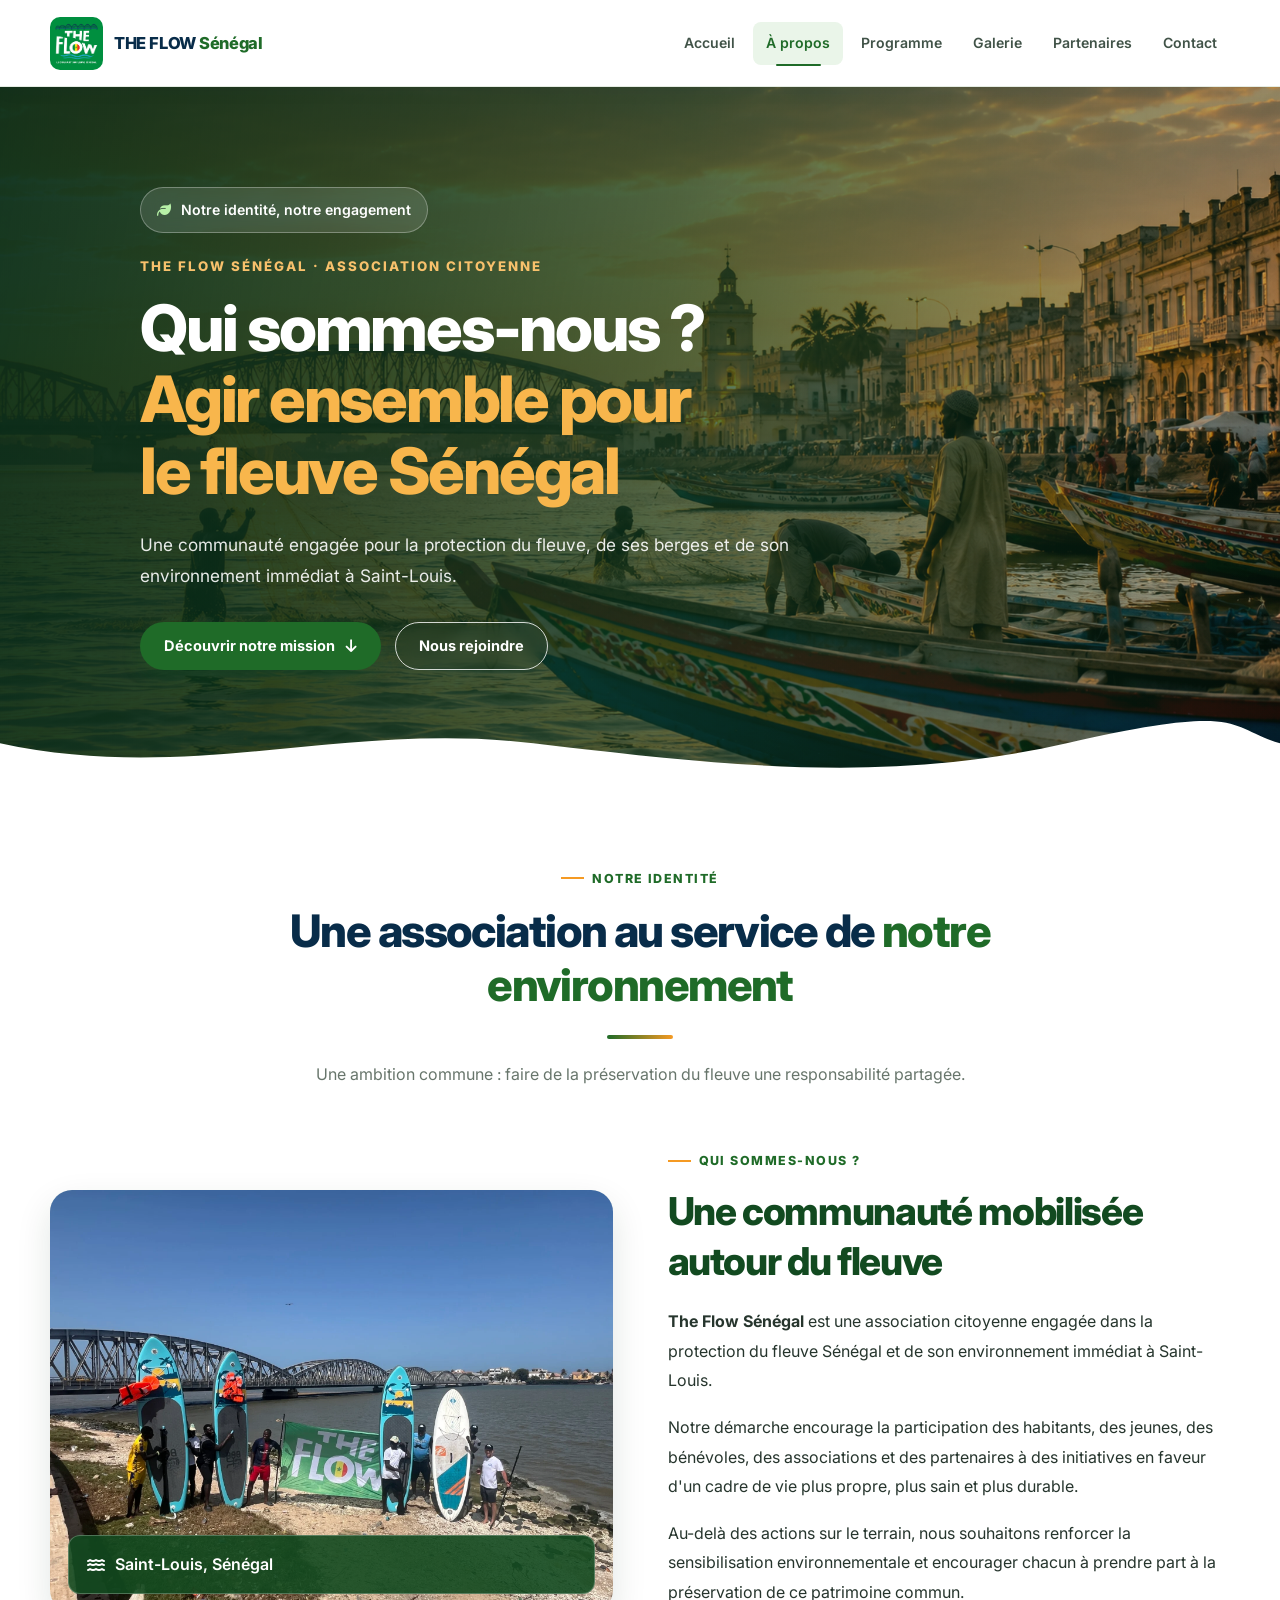
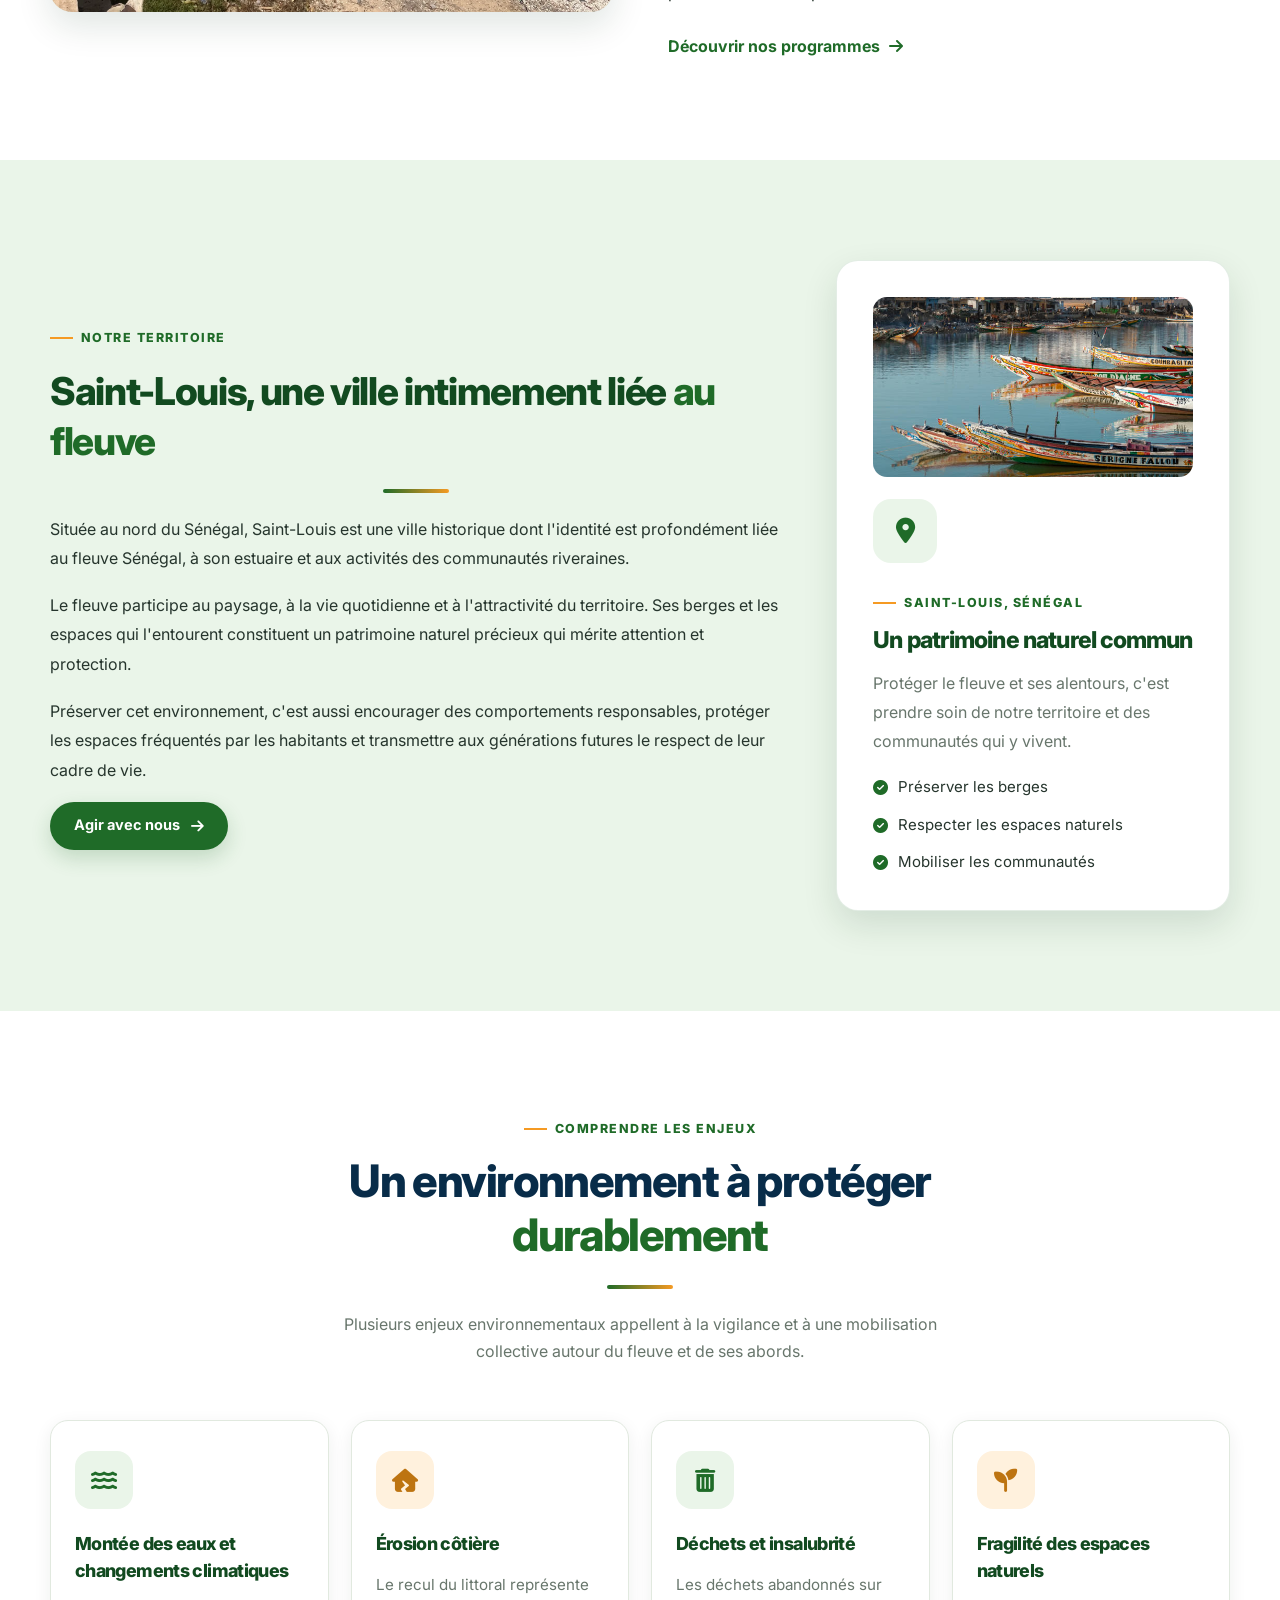
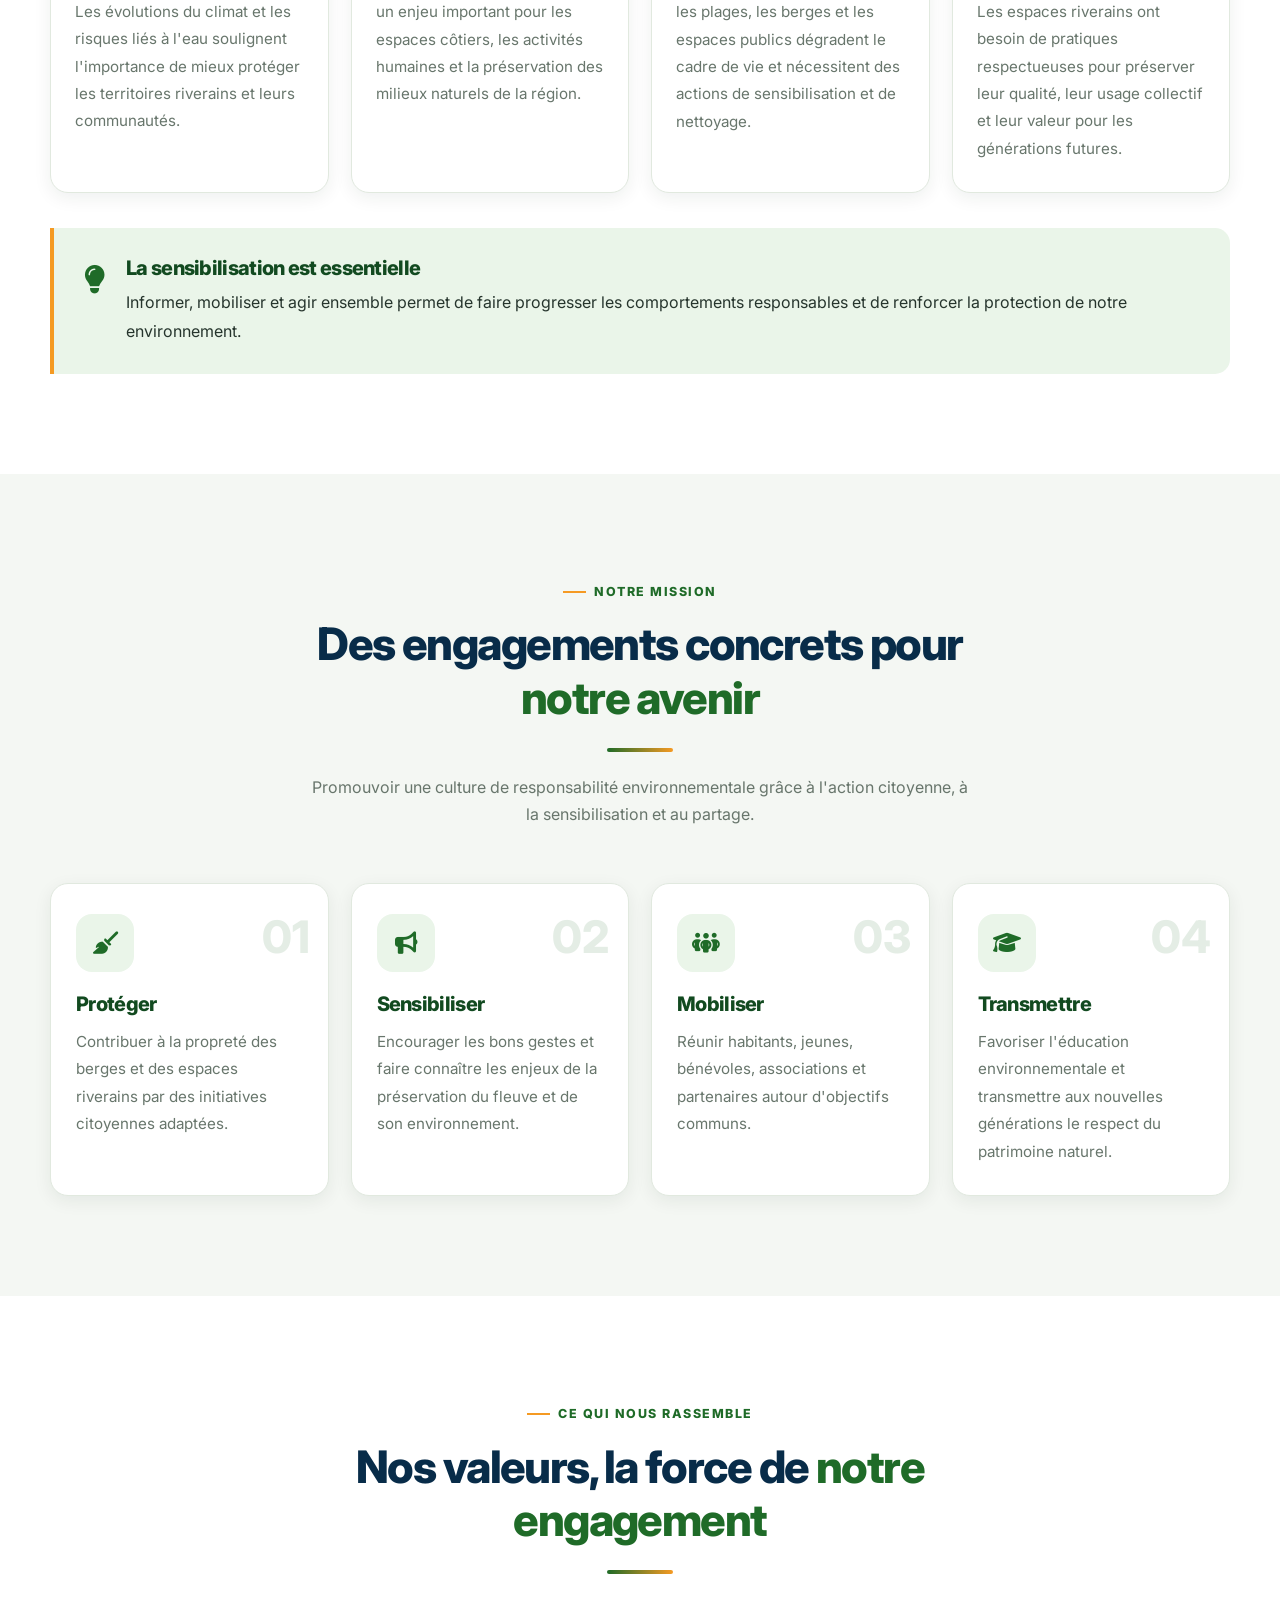
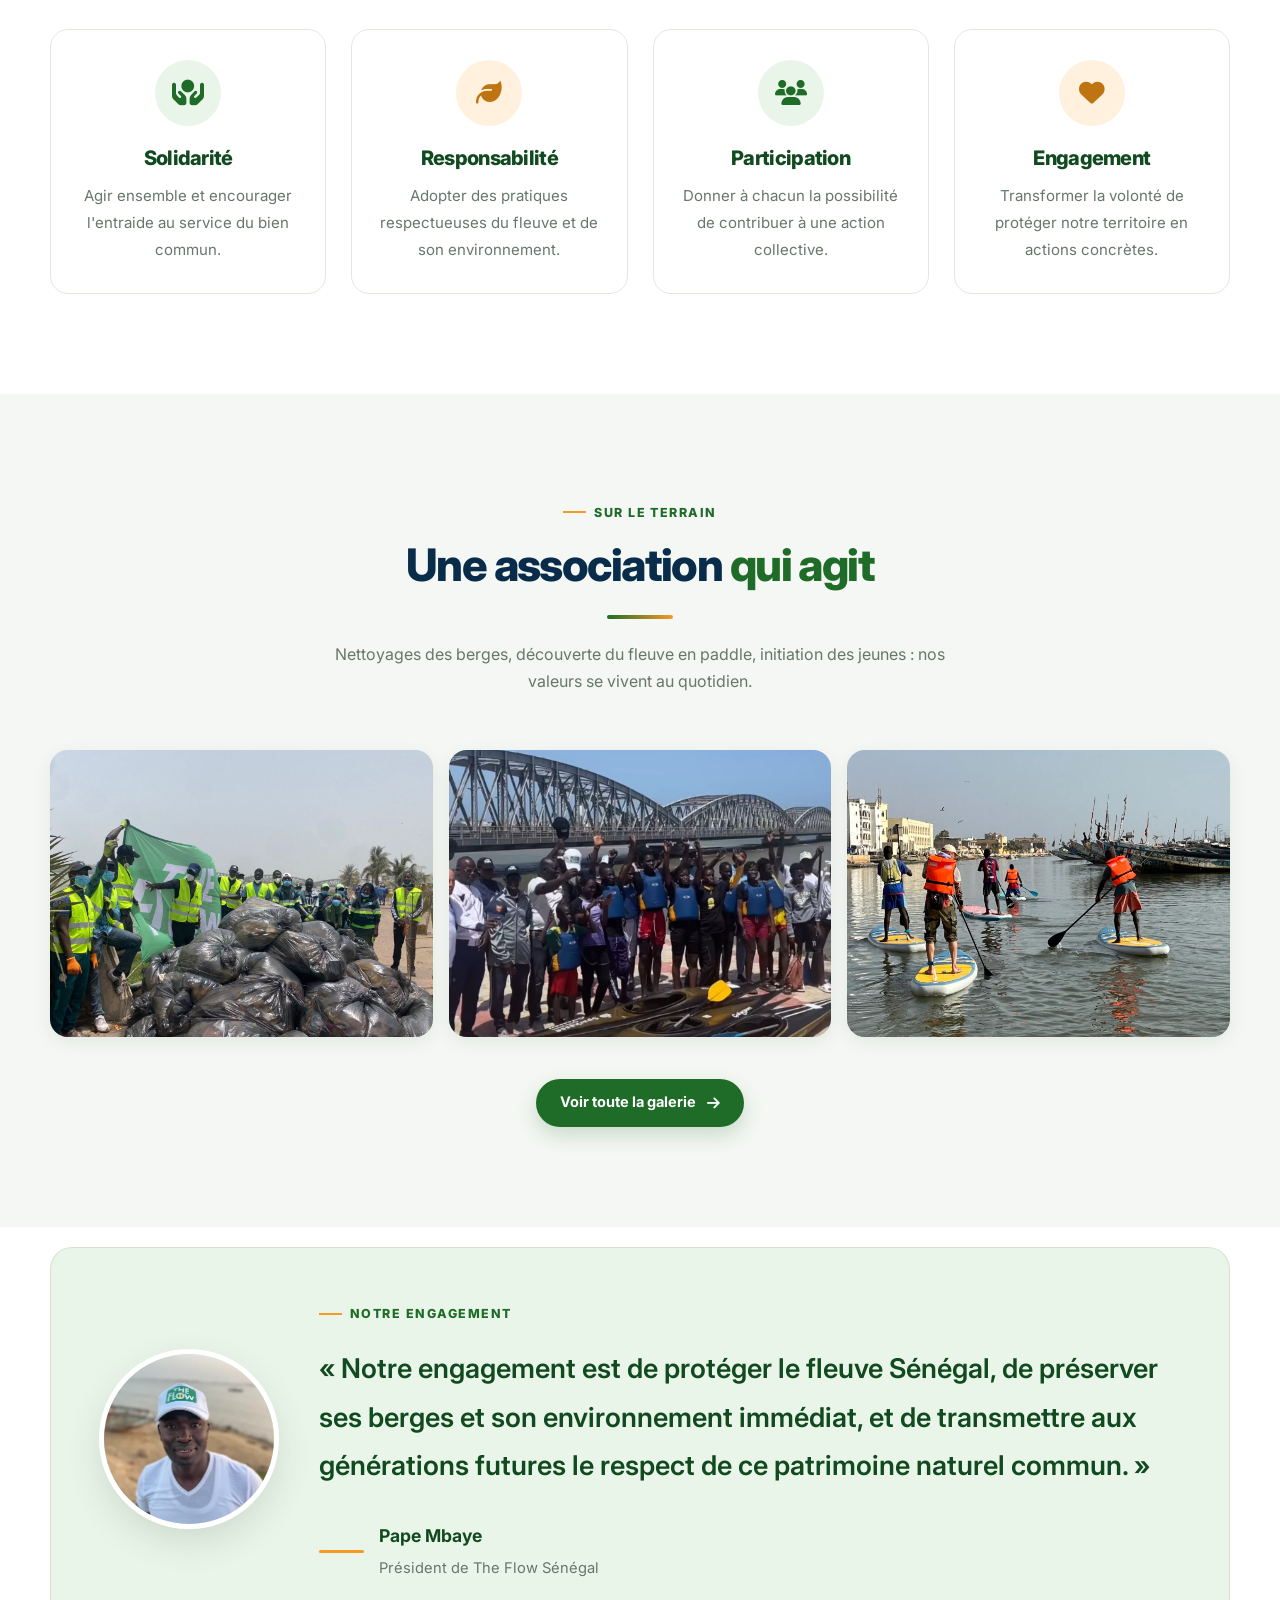
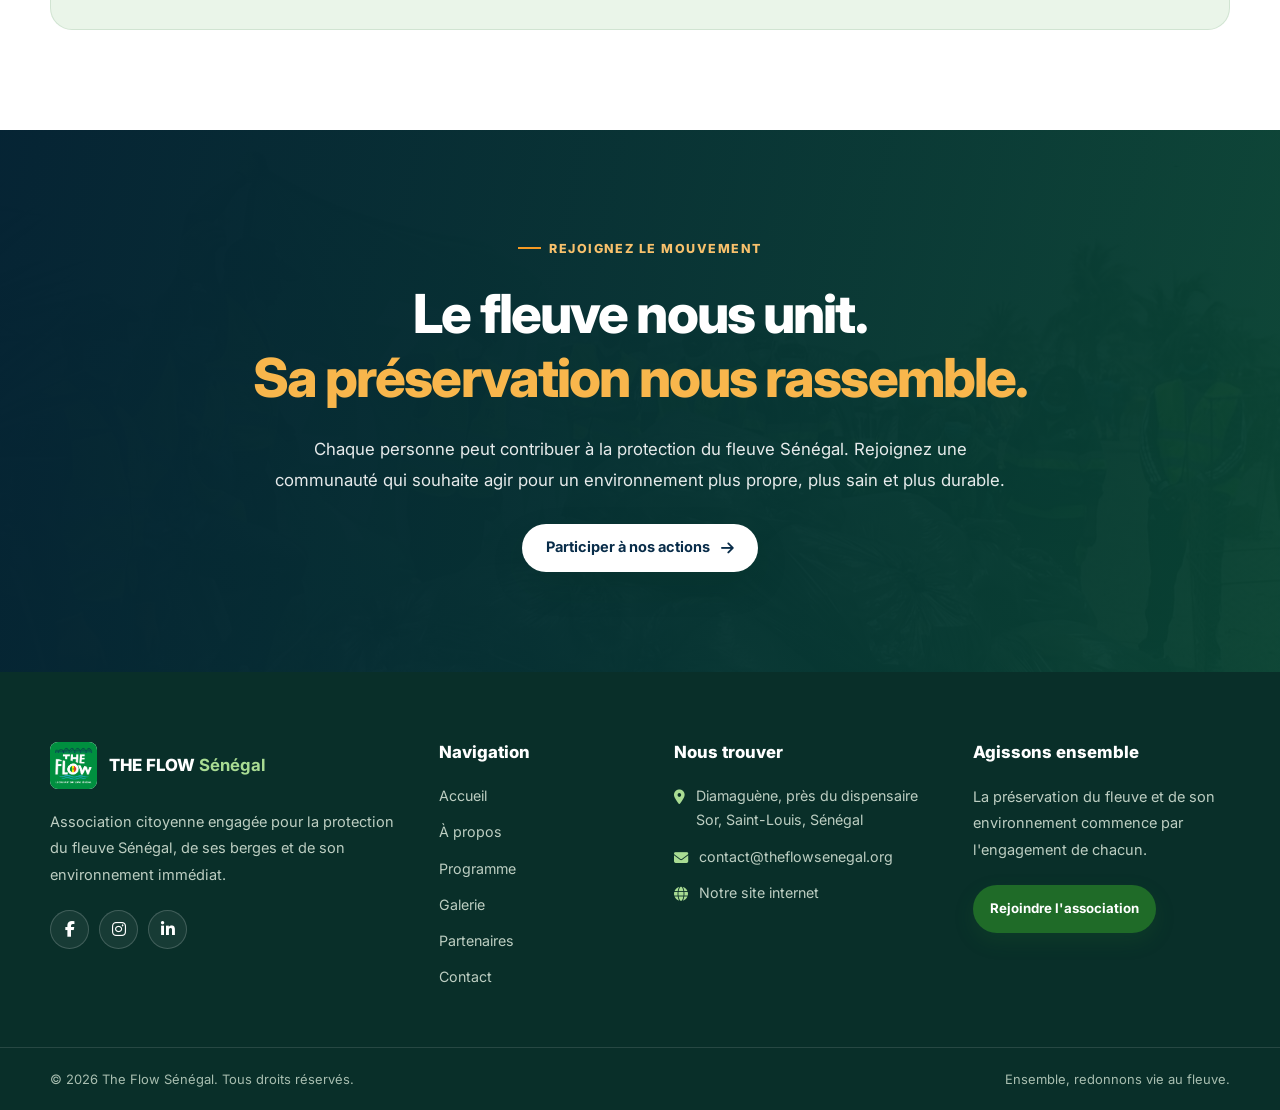
==== commit bd59882a: "Mise à jour du site The Flow Sénégal" ====
--- a/apropos.html
+++ b/apropos.html
@@ -1,1083 +1,566 @@
-﻿<!DOCTYPE html>
+<!DOCTYPE html>
 <html lang="fr">
 <head>
   <meta charset="UTF-8">
   <meta name="viewport" content="width=device-width, initial-scale=1.0">
-  <meta name="description" content="The Flow SÃ©nÃ©gal - Association citoyenne pour la protection du fleuve SÃ©nÃ©gal. DÃ©couvrez notre mission, notre impact et notre Ã©quipe.">
-  <title>The Flow SÃ©nÃ©gal | Ã€ propos - Qui sommes-nous</title>
-
-  <!-- Polices, icÃ´nes -->
-  <link href="https://fonts.googleapis.com/css2?family=Inter:opsz,wght@14..32,300;14..32,400;14..32,500;14..32,600;14..32,700;14..32,800&display=swap" rel="stylesheet">
-  <link rel="stylesheet" href="https://cdnjs.cloudflare.com/ajax/libs/font-awesome/6.5.1/css/all.min.css">
+
+  <meta name="description" content="Découvrez The Flow Sénégal, son histoire, sa mission, ses objectifs et ses actions citoyennes pour préserver le fleuve Sénégal et son environnement à Saint-Louis.">
+  <meta name="theme-color" content="#14532d">
+  <meta name="author" content="The Flow Sénégal">
+
+  <title>À propos | The Flow Sénégal</title>
+
+  <link rel="preconnect" href="https://fonts.googleapis.com">
+  <link rel="preconnect" href="https://fonts.gstatic.com" crossorigin>
+
+  <link href="https://fonts.googleapis.com/css2?family=Inter:wght@400;500;600;700;800&display=swap" rel="stylesheet">
+  <link rel="stylesheet" href="https://cdnjs.cloudflare.com/ajax/libs/font-awesome/6.5.2/css/all.min.css">
   <link rel="stylesheet" href="CSS/style.css">
-
-  <style>
-    /* ========== VARIABLES ========== */
-    :root {
-      --primary: #0D5C63;
-      --primary-dark: #09454A;
-      --secondary: #C87A5A;
-      --secondary-dark: #B05E3E;
-      --accent: #E9B35F;
-      --dark: #1E2A2E;
-      --light: #FAF7F2;
-      --gray: #5C6A6F;
-      --white: #FFFFFF;
-      --shadow: 0 10px 30px rgba(0,0,0,0.08);
-      --shadow-hover: 0 20px 40px rgba(0,0,0,0.12);
-      --transition: all 0.4s cubic-bezier(0.2, 0.9, 0.4, 1.1);
-    }
-
-    * {
-      margin: 0;
-      padding: 0;
-      box-sizing: border-box;
-    }
-
-    body {
-      font-family: 'Inter', sans-serif;
-      color: var(--dark);
-      background: var(--light);
-      overflow-x: hidden;
-    }
-
-    /* ========== NAVBAR ========== */
-    .header {
-      position: fixed;
-      top: 0;
-      left: 0;
-      width: 100%;
-      background: rgba(255, 255, 255, 0.98);
-      backdrop-filter: blur(10px);
-      z-index: 1000;
-      padding: 1rem 0;
-      transition: var(--transition);
-      box-shadow: 0 2px 20px rgba(0,0,0,0.05);
-    }
-
-    .header.scrolled {
-      padding: 0.7rem 0;
-      box-shadow: 0 5px 30px rgba(0,0,0,0.1);
-    }
-
-    .container {
-      max-width: 1280px;
-      margin: 0 auto;
-      padding: 0 32px;
-    }
-
-    .nav-container {
-      display: flex;
-      justify-content: space-between;
-      align-items: center;
-    }
-
-    .logo img {
-      height: 50px;
-    }
-
-    .nav-menu ul {
-      display: flex;
-      list-style: none;
-      gap: 2rem;
-    }
-
-    .nav-menu ul li a {
-      text-decoration: none;
-      font-weight: 600;
-      color: var(--dark);
-      transition: var(--transition);
-    }
-
-    .nav-menu ul li a:hover,
-    .nav-menu ul li a.active {
-      color: var(--primary);
-    }
-
-    .mobile-toggle {
-      display: none;
-      background: none;
-      border: none;
-      font-size: 1.5rem;
-      cursor: pointer;
-      color: var(--dark);
-    }
-
-    /* ========== HERO ========== */
-    .hero-stats {
-      background: linear-gradient(135deg, #0D2B28 0%, #1A4A42 100%);
-      padding: 160px 0 80px;
-      text-align: center;
-      color: white;
-      position: relative;
-      overflow: hidden;
-    }
-
-    .hero-stats::before {
-      content: '';
-      position: absolute;
-      top: 0;
-      left: 0;
-      right: 0;
-      bottom: 0;
-      background: url('images/flowban.webp') center/cover no-repeat;
-      opacity: 0.25;
-      mix-blend-mode: overlay;
-    }
-
-    .hero-stats h1 {
-      font-size: 3rem;
-      font-weight: 800;
-      margin-bottom: 1rem;
-      position: relative;
-      z-index: 2;
-    }
-
-    .hero-stats p {
-      font-size: 1.1rem;
-      max-width: 700px;
-      margin: 0 auto;
-      opacity: 0.9;
-      position: relative;
-      z-index: 2;
-    }
-
-    /* ========== QUI SOMMES-NOUS ========== */
-    .about-deep {
-      padding: 100px 0;
-      background: var(--light);
-    }
-
-    .about-deep-grid {
-      display: grid;
-      grid-template-columns: 1fr 1fr;
-      gap: 60px;
-      align-items: center;
-    }
-
-    .about-deep-text h2 {
-      font-size: 2.2rem;
-      font-weight: 700;
-      margin-bottom: 20px;
-      color: var(--dark);
-    }
-
-    .about-deep-separator {
-      width: 60px;
-      height: 4px;
-      background: var(--secondary);
-      margin-bottom: 25px;
-    }
-
-    .about-deep-text p {
-      color: var(--gray);
-      line-height: 1.7;
-      margin-bottom: 1.2rem;
-    }
-
-    .about-deep-stats {
-      display: grid;
-      grid-template-columns: repeat(2, 1fr);
-      gap: 30px;
-    }
-
-    .deep-stat-item {
-      text-align: center;
-      padding: 30px 20px;
-      background: white;
-      border-radius: 20px;
-      box-shadow: var(--shadow);
-      transition: var(--transition);
-    }
-
-    .deep-stat-item:hover {
-      transform: translateY(-5px);
-      box-shadow: var(--shadow-hover);
-    }
-
-    .deep-stat-number {
-      font-size: 2.5rem;
-      font-weight: 800;
-      color: var(--primary);
-    }
-
-    .deep-stat-label {
-      color: var(--gray);
-      font-weight: 500;
-      margin-top: 8px;
-    }
-
-    /* ========== POURQUOI SAINT-LOUIS ========== */
-    .why-saintlouis {
-      padding: 100px 0;
-      background: var(--white);
-    }
-
-    .why-saintlouis-grid {
-      display: grid;
-      grid-template-columns: 1fr 1fr;
-      gap: 60px;
-      align-items: center;
-    }
-
-    .why-saintlouis-text p {
-      color: var(--gray);
-      line-height: 1.7;
-      margin-bottom: 1.2rem;
-    }
-
-    .stats-highlight {
-      display: flex;
-      gap: 40px;
-      margin-top: 30px;
-      padding-top: 20px;
-      border-top: 2px solid rgba(0,0,0,0.05);
-    }
-
-    .highlight-stat {
-      text-align: left;
-    }
-
-    .highlight-number {
-      font-size: 1.8rem;
-      font-weight: 800;
-      color: var(--primary);
-      display: block;
-      line-height: 1.2;
-    }
-
-    .highlight-label {
-      font-size: 0.85rem;
-      color: var(--gray);
-    }
-
-    .why-saintlouis-image img {
-      width: 100%;
-      border-radius: 24px;
-      box-shadow: var(--shadow);
-    }
-
-    .image-caption {
-      text-align: center;
-      font-size: 0.85rem;
-      color: var(--gray);
-      margin-top: 12px;
-    }
-
-    /* ========== HISTOIRE ENTRE LES FLEUVES ========== */
-    .fleuve-connection {
-      padding: 100px 0;
-      background: linear-gradient(135deg, #0D2B28 0%, #1A4A42 100%);
-      color: white;
-      text-align: center;
-      position: relative;
-      overflow: hidden;
-    }
-
-    .fleuve-connection::before {
-      content: '';
-      position: absolute;
-      top: 0;
-      left: 0;
-      right: 0;
-      bottom: 0;
-      background: url('https://images.unsplash.com/photo-1502920514313-52581002a659?w=1920&h=400&fit=crop') center/cover no-repeat;
-      opacity: 0.1;
-      mix-blend-mode: overlay;
-    }
-
-    .connection-content {
-      position: relative;
-      z-index: 2;
-      max-width: 800px;
-      margin: 0 auto;
-    }
-
-    .connection-icon {
-      display: flex;
-      justify-content: center;
-      gap: 20px;
-      margin-bottom: 30px;
-    }
-
-    .connection-icon i {
-      font-size: 2.5rem;
-      color: var(--accent);
-      background: rgba(255,255,255,0.1);
-      width: 70px;
-      height: 70px;
-      border-radius: 50%;
-      display: flex;
-      align-items: center;
-      justify-content: center;
-      transition: transform 0.3s ease;
-    }
-
-    .connection-icon i:hover {
-      transform: scale(1.1);
-    }
-
-    .connection-content h2 {
-      font-size: 2.2rem;
-      font-weight: 700;
-      margin-bottom: 20px;
-    }
-
-    .connection-separator {
-      width: 80px;
-      height: 3px;
-      background: var(--accent);
-      margin: 0 auto 30px;
-      border-radius: 2px;
-    }
-
-    .connection-content p {
-      font-size: 1.2rem;
-      line-height: 1.7;
-      opacity: 0.95;
-      margin-bottom: 20px;
-    }
-
-    .connection-quote {
-      font-size: 1.4rem;
-      font-style: italic;
-      color: var(--accent);
-      font-weight: 500;
-      margin: 30px 0;
-    }
-
-    .connection-flags {
-      display: flex;
-      justify-content: center;
-      align-items: center;
-      gap: 20px;
-      margin-top: 40px;
-    }
-
-    .connection-flags span {
-      display: inline-flex;
-      align-items: center;
-      gap: 8px;
-      background: rgba(255,255,255,0.1);
-      padding: 8px 20px;
-      border-radius: 50px;
-    }
-
-    /* ========== MISSION & VISION ========== */
-    .mission-values {
-      padding: 80px 0;
-      background: linear-gradient(135deg, var(--primary) 0%, var(--primary-dark) 100%);
-      color: white;
-    }
-
-    .mission-grid {
-      display: grid;
-      grid-template-columns: repeat(2, 1fr);
-      gap: 40px;
-    }
-
-    .mission-box {
-      text-align: center;
-      padding: 40px;
-      background: rgba(255,255,255,0.1);
-      border-radius: 24px;
-      backdrop-filter: blur(10px);
-    }
-
-    .mission-box i {
-      font-size: 2.5rem;
-      color: var(--accent);
-      margin-bottom: 20px;
-    }
-
-    .mission-box h3 {
-      font-size: 1.5rem;
-      margin-bottom: 15px;
-    }
-
-    .mission-box p {
-      line-height: 1.6;
-    }
-
-    /* ========== VALEURS / AXES D'ACTION ========== */
-    .values-section {
-      padding: 100px 0;
-      background: var(--light);
-      text-align: center;
-    }
-
-    .section-title {
-      font-size: 2.2rem;
-      font-weight: 700;
-      margin-bottom: 20px;
-    }
-
-    .section-separator {
-      width: 80px;
-      height: 4px;
-      background: var(--secondary);
-      margin: 0 auto 50px;
-      border-radius: 2px;
-    }
-
-    .values-grid {
-      display: grid;
-      grid-template-columns: repeat(4, 1fr);
-      gap: 30px;
-      margin-top: 50px;
-    }
-
-    .value-card {
-      background: white;
-      padding: 30px;
-      border-radius: 20px;
-      transition: var(--transition);
-      box-shadow: var(--shadow);
-    }
-
-    .value-card:hover {
-      transform: translateY(-5px);
-      box-shadow: var(--shadow-hover);
-    }
-
-    .value-card i {
-      font-size: 2rem;
-      color: var(--primary);
-      margin-bottom: 15px;
-    }
-
-    .value-card h3 {
-      font-size: 1.2rem;
-      margin-bottom: 10px;
-    }
-
-    .value-card p {
-      color: var(--gray);
-      font-size: 0.9rem;
-    }
-
-    /* ========== SECTION HEADER ========== */
-    .section-header {
-      text-align: center;
-      margin-bottom: 48px;
-    }
-
-    .section-tag {
-      display: inline-block;
-      background: rgba(13, 92, 99, 0.1);
-      color: var(--primary);
-      padding: 6px 16px;
-      border-radius: 50px;
-      font-size: 0.85rem;
-      font-weight: 600;
-      margin-bottom: 1rem;
-      letter-spacing: 0.5px;
-    }
-
-    .divider {
-      width: 60px;
-      height: 4px;
-      background: var(--secondary);
-      margin: 20px auto;
-      border-radius: 2px;
-    }
-
-    .accent-text {
-      color: var(--accent);
-    }
-
-    /* ========== Ã‰QUIPE ========== */
-    .team-section {
-      padding: 80px 0;
-      background: var(--white);
-    }
-
-    .team-grid {
-      display: grid;
-      grid-template-columns: repeat(3, 1fr);
-      gap: 40px;
-      margin-top: 50px;
-    }
-
-    .team-card {
-      background: white;
-      border-radius: 24px;
-      overflow: hidden;
-      transition: var(--transition);
-      box-shadow: var(--shadow);
-      text-align: center;
-    }
-
-    .team-card:hover {
-      transform: translateY(-5px);
-      box-shadow: var(--shadow-hover);
-    }
-
-    .team-image {
-      width: 100%;
-      height: 280px;
-      overflow: hidden;
-    }
-
-    .team-image img {
-      width: 100%;
-      height: 100%;
-      object-fit: cover;
-      transition: transform 0.3s ease;
-    }
-
-    .team-card:hover .team-image img {
-      transform: scale(1.05);
-    }
-
-    .team-card h3 {
-      font-size: 1.3rem;
-      font-weight: 700;
-      margin-top: 1.5rem;
-      margin-bottom: 0.25rem;
-    }
-
-    .team-role {
-      color: var(--primary);
-      font-weight: 600;
-      font-size: 0.85rem;
-      margin-bottom: 0.75rem;
-    }
-
-    .team-bio {
-      color: var(--gray);
-      padding: 0 1.5rem 1.5rem;
-      line-height: 1.6;
-    }
-
-    /* ========== PARTENAIRES ========== */
-    .partners-data {
-      padding: 80px 0;
-      background: var(--light);
-      text-align: center;
-    }
-
-    .partners-logos-grid {
-      display: flex;
-      justify-content: center;
-      flex-wrap: wrap;
-      gap: 40px;
-      margin-top: 50px;
-    }
-
-    .partner-logo-item {
-      text-align: center;
-      padding: 20px 30px;
-      background: white;
-      border-radius: 16px;
-      transition: var(--transition);
-      box-shadow: var(--shadow);
-    }
-
-    .partner-logo-item i {
-      font-size: 2rem;
-      color: var(--primary);
-      display: block;
-      margin-bottom: 10px;
-    }
-
-    .partner-logo-item span {
-      font-weight: 600;
-      color: var(--dark);
-    }
-
-    .partner-logo-item:hover {
-      transform: translateY(-3px);
-      background: var(--primary);
-    }
-
-    .partner-logo-item:hover i,
-    .partner-logo-item:hover span {
-      color: white;
-    }
-
-    /* ========== CTA ========== */
-    .cta-section {
-      background: linear-gradient(135deg, #0D2B28 0%, #1A4A42 100%);
-      padding: 80px 0;
-      text-align: center;
-      color: white;
-    }
-
-    .cta-section h2 {
-      font-size: 1.8rem;
-      font-weight: 700;
-      margin-bottom: 1rem;
-      max-width: 800px;
-      margin-left: auto;
-      margin-right: auto;
-    }
-
-    .cta-section p {
-      opacity: 0.9;
-      margin-bottom: 2rem;
-      max-width: 600px;
-      margin-left: auto;
-      margin-right: auto;
-    }
-
-    .btn-primary {
-      background: var(--secondary);
-      color: var(--dark);
-      padding: 14px 36px;
-      border-radius: 50px;
-      font-weight: 600;
-      text-decoration: none;
-      display: inline-flex;
-      align-items: center;
-      gap: 10px;
-      transition: var(--transition);
-    }
-
-    .btn-primary:hover {
-      background: var(--secondary-dark);
-      transform: translateY(-3px);
-      box-shadow: var(--shadow-hover);
-    }
-
-    /* ========== FOOTER ========== */
-    .footer {
-      background: var(--dark);
-      color: #B0C4C0;
-      padding: 60px 0 20px;
-    }
-
-    .footer-grid {
-      display: grid;
-      grid-template-columns: repeat(4, 1fr);
-      gap: 40px;
-      margin-bottom: 40px;
-    }
-
-    .footer-logo {
-      font-size: 1.5rem;
-      font-weight: 800;
-      margin-bottom: 1rem;
-    }
-
-    .footer-logo span {
-      color: var(--secondary);
-    }
-
-    .social-links {
-      display: flex;
-      gap: 15px;
-      margin-top: 20px;
-    }
-
-    .social-links a {
-      width: 36px;
-      height: 36px;
-      background: rgba(255,255,255,0.1);
-      border-radius: 50%;
-      display: flex;
-      align-items: center;
-      justify-content: center;
-      color: #B0C4C0;
-      transition: var(--transition);
-    }
-
-    .social-links a:hover {
-      background: var(--secondary);
-      color: var(--dark);
-    }
-
-    .footer h4 {
-      color: white;
-      margin-bottom: 1rem;
-      font-size: 1.1rem;
-    }
-
-    .footer ul {
-      list-style: none;
-      padding: 0;
-    }
-
-    .footer ul li {
-      margin-bottom: 0.75rem;
-    }
-
-    .footer ul li a {
-      color: #B0C4C0;
-      text-decoration: none;
-      transition: var(--transition);
-    }
-
-    .footer ul li a:hover {
-      color: var(--secondary);
-    }
-
-    .btn-small {
-      display: inline-block;
-      background: var(--secondary);
-      color: var(--dark);
-      padding: 10px 24px;
-      border-radius: 50px;
-      text-decoration: none;
-      font-weight: 600;
-      font-size: 0.9rem;
-      transition: var(--transition);
-      margin-top: 15px;
-    }
-
-    .btn-small:hover {
-      background: var(--secondary-dark);
-      transform: translateY(-3px);
-    }
-
-    .footer-bottom {
-      text-align: center;
-      padding-top: 30px;
-      margin-top: 40px;
-      border-top: 1px solid rgba(255,255,255,0.1);
-    }
-
-    /* ========== BUTTON GROUP ========== */
-    .btn-group-cta {
-      display: flex;
-      justify-content: center;
-      gap: 20px;
-      flex-wrap: wrap;
-    }
-
-    .btn-outline-light {
-      background: transparent;
-      border: 2px solid white;
-      color: white;
-      padding: 14px 36px;
-      border-radius: 50px;
-      font-weight: 600;
-      text-decoration: none;
-      display: inline-flex;
-      align-items: center;
-      gap: 10px;
-      transition: var(--transition);
-    }
-
-    .btn-outline-light:hover {
-      background: white;
-      color: var(--primary);
-      transform: translateY(-3px);
-    }
-
-    /* ========== RESPONSIVE ========== */
-    @media (max-width: 992px) {
-      .about-deep-grid,
-      .why-saintlouis-grid {
-        grid-template-columns: 1fr;
-      }
-      .mission-grid {
-        grid-template-columns: 1fr;
-      }
-      .values-grid,
-      .team-grid,
-      .footer-grid {
-        grid-template-columns: repeat(2, 1fr);
-      }
-      .stats-highlight {
-        justify-content: center;
-      }
-      .highlight-stat {
-        text-align: center;
-      }
-    }
-
-    @media (max-width: 768px) {
-      .mobile-toggle {
-        display: block;
-      }
-      .nav-menu {
-        position: fixed;
-        top: 80px;
-        left: -100%;
-        width: 100%;
-        background: white;
-        padding: 30px;
-        transition: 0.3s;
-        box-shadow: var(--shadow);
-      }
-      .nav-menu.active {
-        left: 0;
-      }
-      .nav-menu ul {
-        flex-direction: column;
-        align-items: center;
-      }
-      .values-grid,
-      .team-grid,
-      .footer-grid {
-        grid-template-columns: 1fr;
-      }
-      .hero-stats h1 {
-        font-size: 2rem;
-      }
-      .container {
-        padding: 0 20px;
-      }
-      .cta-section h2 {
-        font-size: 1.4rem;
-      }
-      .connection-content h2 {
-        font-size: 1.6rem;
-      }
-      .connection-quote {
-        font-size: 1.1rem;
-      }
-      .connection-flags {
-        flex-direction: column;
-        gap: 10px;
-      }
-      .connection-flags span {
-        width: 100%;
-        justify-content: center;
-      }
-      .connection-flags span:nth-child(2) {
-        transform: rotate(90deg);
-      }
-      .btn-group-cta {
-        flex-direction: column;
-        align-items: center;
-      }
-      .btn-outline-light {
-        width: 100%;
-        justify-content: center;
-      }
-    }
-  </style>
 </head>
+
 <body>
 
-<!-- ========== HEADER ========== -->
-<header class="header">
-  <div class="container">
-    <div class="nav-container">
-      <a href="index.html" class="logo">
-        <img src="images/logoTFS.jpeg" alt="The Flow SÃ©nÃ©gal">
+  <!-- EN-TÊTE COMMUN -->
+  <header class="site-header">
+    <div class="container header-container">
+
+      <a href="index.html" class="logo" aria-label="The Flow Sénégal, accueil">
+        <img src="images/logoTFS.jpeg" alt="Logo The Flow Sénégal" class="logo-image" width="53" height="53">
+        <span class="logo-text">
+          THE FLOW <span class="accent">Sénégal</span>
+        </span>
       </a>
-      <button type="button" class="mobile-toggle" id="mobileToggle" aria-label="Menu">
-        <i class="fas fa-bars"></i>
+
+      <button class="mobile-toggle" type="button"
+        aria-label="Ouvrir le menu"
+        aria-expanded="false"
+        aria-controls="mainNavigation">
+        <i class="fas fa-bars" aria-hidden="true"></i>
       </button>
-      <nav class="nav-menu" id="navMenu">
+
+      <nav class="main-nav" id="mainNavigation" aria-label="Navigation principale">
+        <ul class="nav-list">
+          <li><a href="index.html" class="nav-link">Accueil</a></li>
+          <li><a href="apropos.html" class="nav-link active" aria-current="page">À propos</a></li>
+          <li><a href="programme.html" class="nav-link">Programme</a></li>
+          <li><a href="galerie.html" class="nav-link">Galerie</a></li>
+          <li><a href="partenaires.html" class="nav-link">Partenaires</a></li>
+          <li><a href="contact.html" class="nav-link">Contact</a></li>
+        </ul>
+      </nav>
+
+    </div>
+  </header>
+
+  <main>
+
+    <!-- BANNIÈRE DE LA PAGE -->
+    <section class="about-hero">
+      <div class="about-hero-overlay"></div>
+
+      <div class="container about-hero-content">
+        <span class="hero-badge">
+          <i class="fas fa-leaf" aria-hidden="true"></i>
+          Notre identité, notre engagement
+        </span>
+
+        <p class="hero-eyebrow">THE FLOW SÉNÉGAL · ASSOCIATION CITOYENNE</p>
+
+        <h1 class="hero-title">
+          Qui sommes-nous ?
+          <span class="highlight">Agir ensemble pour le fleuve Sénégal</span>
+        </h1>
+
+        <p class="hero-subtitle">
+          Une communauté engagée pour la protection du fleuve, de ses berges
+          et de son environnement immédiat à Saint-Louis.
+        </p>
+
+        <div class="hero-buttons">
+          <a href="#notre-mission" class="btn btn-primary">
+            Découvrir notre mission
+            <i class="fas fa-arrow-down" aria-hidden="true"></i>
+          </a>
+
+          <a href="contact.html" class="btn btn-outline">
+            Nous rejoindre
+          </a>
+        </div>
+      </div>
+
+      <div class="hero-wave" aria-hidden="true">
+        <svg viewBox="0 0 1200 100" preserveAspectRatio="none">
+          <path d="M0,35 C180,90 320,5 500,35 S830,90 1000,35 S1150,15 1200,35 L1200,100 L0,100 Z"></path>
+        </svg>
+      </div>
+    </section>
+
+    <!-- PRÉSENTATION -->
+    <section class="section about-intro" id="notre-identite">
+      <div class="container">
+
+        <div class="section-header">
+          <span class="section-tag">Notre identité</span>
+          <h2>Une association au service de <span class="accent-text">notre environnement</span></h2>
+          <div class="divider"></div>
+          <p>
+            Une ambition commune : faire de la préservation du fleuve
+            une responsabilité partagée.
+          </p>
+        </div>
+
+        <div class="about-intro-grid">
+          <div class="about-intro-image">
+            <img
+              src="images/pont.webp"
+              alt="Membres de The Flow Sénégal avec leurs paddles et la bannière de l'association devant le pont Faidherbe"
+              width="1920" height="1440"
+              loading="lazy"
+            >
+            <div class="about-image-caption">
+              <i class="fas fa-water" aria-hidden="true"></i>
+              Saint-Louis, Sénégal
+            </div>
+          </div>
+
+          <div class="about-intro-copy">
+            <span class="section-tag">Qui sommes-nous ?</span>
+            <h3>Une communauté mobilisée autour du fleuve</h3>
+
+            <p>
+              <strong>The Flow Sénégal</strong> est une association citoyenne
+              engagée dans la protection du fleuve Sénégal et de son
+              environnement immédiat à Saint-Louis.
+            </p>
+
+            <p>
+              Notre démarche encourage la participation des habitants,
+              des jeunes, des bénévoles, des associations et des partenaires
+              à des initiatives en faveur d'un cadre de vie plus propre,
+              plus sain et plus durable.
+            </p>
+
+            <p>
+              Au-delà des actions sur le terrain, nous souhaitons renforcer
+              la sensibilisation environnementale et encourager chacun
+              à prendre part à la préservation de ce patrimoine commun.
+            </p>
+
+            <a href="programme.html" class="text-link">
+              Découvrir nos programmes
+              <i class="fas fa-arrow-right" aria-hidden="true"></i>
+            </a>
+          </div>
+        </div>
+
+      </div>
+    </section>
+
+    <!-- SAINT-LOUIS -->
+    <section class="section about-territory">
+      <div class="container">
+
+        <div class="about-territory-grid">
+          <div class="about-territory-copy">
+            <span class="section-tag">Notre territoire</span>
+            <h2>Saint-Louis, une ville intimement liée <span class="accent-text">au fleuve</span></h2>
+            <div class="divider"></div>
+
+            <p>
+              Située au nord du Sénégal, Saint-Louis est une ville historique
+              dont l'identité est profondément liée au fleuve Sénégal,
+              à son estuaire et aux activités des communautés riveraines.
+            </p>
+
+            <p>
+              Le fleuve participe au paysage, à la vie quotidienne et à
+              l'attractivité du territoire. Ses berges et les espaces qui
+              l'entourent constituent un patrimoine naturel précieux qui
+              mérite attention et protection.
+            </p>
+
+            <p>
+              Préserver cet environnement, c'est aussi encourager des
+              comportements responsables, protéger les espaces fréquentés
+              par les habitants et transmettre aux générations futures
+              le respect de leur cadre de vie.
+            </p>
+
+            <a href="contact.html" class="btn btn-primary">
+              Agir avec nous
+              <i class="fas fa-arrow-right" aria-hidden="true"></i>
+            </a>
+          </div>
+
+          <div class="about-territory-panel">
+            <img src="images/saintlouis.jpg" alt="Pirogues colorées sur le fleuve à Saint-Louis"
+                 class="territory-photo" width="612" height="410" loading="lazy">
+            <div class="territory-icon">
+              <i class="fas fa-location-dot" aria-hidden="true"></i>
+            </div>
+            <span class="section-tag">Saint-Louis, Sénégal</span>
+            <h3>Un patrimoine naturel commun</h3>
+            <p>
+              Protéger le fleuve et ses alentours, c'est prendre soin
+              de notre territoire et des communautés qui y vivent.
+            </p>
+
+            <ul class="check-list">
+              <li><i class="fas fa-circle-check" aria-hidden="true"></i> Préserver les berges</li>
+              <li><i class="fas fa-circle-check" aria-hidden="true"></i> Respecter les espaces naturels</li>
+              <li><i class="fas fa-circle-check" aria-hidden="true"></i> Mobiliser les communautés</li>
+            </ul>
+          </div>
+        </div>
+
+      </div>
+    </section>
+
+    <!-- LES MENACES ENVIRONNEMENTALES -->
+    <section class="section about-threats" id="enjeux">
+      <div class="container">
+
+        <div class="section-header">
+          <span class="section-tag">Comprendre les enjeux</span>
+          <h2>Un environnement à protéger <span class="accent-text">durablement</span></h2>
+          <div class="divider"></div>
+          <p>
+            Plusieurs enjeux environnementaux appellent à la vigilance
+            et à une mobilisation collective autour du fleuve et de ses abords.
+          </p>
+        </div>
+
+        <div class="about-threats-grid">
+
+          <article class="about-threat-card">
+            <div class="about-threat-icon">
+              <i class="fas fa-water" aria-hidden="true"></i>
+            </div>
+            <h3>Montée des eaux et changements climatiques</h3>
+            <p>
+              Les évolutions du climat et les risques liés à l'eau
+              soulignent l'importance de mieux protéger les territoires
+              riverains et leurs communautés.
+            </p>
+          </article>
+
+          <article class="about-threat-card">
+            <div class="about-threat-icon">
+              <i class="fas fa-house-crack" aria-hidden="true"></i>
+            </div>
+            <h3>Érosion côtière</h3>
+            <p>
+              Le recul du littoral représente un enjeu important pour
+              les espaces côtiers, les activités humaines et la préservation
+              des milieux naturels de la région.
+            </p>
+          </article>
+
+          <article class="about-threat-card">
+            <div class="about-threat-icon">
+              <i class="fas fa-trash-can" aria-hidden="true"></i>
+            </div>
+            <h3>Déchets et insalubrité</h3>
+            <p>
+              Les déchets abandonnés sur les plages, les berges et les
+              espaces publics dégradent le cadre de vie et nécessitent
+              des actions de sensibilisation et de nettoyage.
+            </p>
+          </article>
+
+          <article class="about-threat-card">
+            <div class="about-threat-icon">
+              <i class="fas fa-seedling" aria-hidden="true"></i>
+            </div>
+            <h3>Fragilité des espaces naturels</h3>
+            <p>
+              Les espaces riverains ont besoin de pratiques respectueuses
+              pour préserver leur qualité, leur usage collectif et leur
+              valeur pour les générations futures.
+            </p>
+          </article>
+
+        </div>
+
+        <div class="about-awareness">
+          <div class="about-awareness-icon">
+            <i class="fas fa-lightbulb" aria-hidden="true"></i>
+          </div>
+          <div>
+            <h3>La sensibilisation est essentielle</h3>
+            <p>
+              Informer, mobiliser et agir ensemble permet de faire progresser
+              les comportements responsables et de renforcer la protection
+              de notre environnement.
+            </p>
+          </div>
+        </div>
+
+      </div>
+    </section>
+
+    <!-- NOTRE MISSION -->
+    <section class="section about-mission" id="notre-mission">
+      <div class="container">
+
+        <div class="section-header">
+          <span class="section-tag">Notre mission</span>
+          <h2>Des engagements concrets pour <span class="accent-text">notre avenir</span></h2>
+          <div class="divider"></div>
+          <p>
+            Promouvoir une culture de responsabilité environnementale
+            grâce à l'action citoyenne, à la sensibilisation et au partage.
+          </p>
+        </div>
+
+        <div class="about-mission-grid">
+
+          <article class="about-mission-card">
+            <span class="about-mission-number">01</span>
+            <div class="about-mission-icon">
+              <i class="fas fa-broom" aria-hidden="true"></i>
+            </div>
+            <h3>Protéger</h3>
+            <p>
+              Contribuer à la propreté des berges et des espaces riverains
+              par des initiatives citoyennes adaptées.
+            </p>
+          </article>
+
+          <article class="about-mission-card">
+            <span class="about-mission-number">02</span>
+            <div class="about-mission-icon">
+              <i class="fas fa-bullhorn" aria-hidden="true"></i>
+            </div>
+            <h3>Sensibiliser</h3>
+            <p>
+              Encourager les bons gestes et faire connaître les enjeux
+              de la préservation du fleuve et de son environnement.
+            </p>
+          </article>
+
+          <article class="about-mission-card">
+            <span class="about-mission-number">03</span>
+            <div class="about-mission-icon">
+              <i class="fas fa-people-group" aria-hidden="true"></i>
+            </div>
+            <h3>Mobiliser</h3>
+            <p>
+              Réunir habitants, jeunes, bénévoles, associations et partenaires
+              autour d'objectifs communs.
+            </p>
+          </article>
+
+          <article class="about-mission-card">
+            <span class="about-mission-number">04</span>
+            <div class="about-mission-icon">
+              <i class="fas fa-graduation-cap" aria-hidden="true"></i>
+            </div>
+            <h3>Transmettre</h3>
+            <p>
+              Favoriser l'éducation environnementale et transmettre aux
+              nouvelles générations le respect du patrimoine naturel.
+            </p>
+          </article>
+
+        </div>
+      </div>
+    </section>
+
+    <!-- NOS VALEURS -->
+    <section class="section about-values">
+      <div class="container">
+
+        <div class="section-header">
+          <span class="section-tag">Ce qui nous rassemble</span>
+          <h2>Nos valeurs, la force de <span class="accent-text">notre engagement</span></h2>
+          <div class="divider"></div>
+        </div>
+
+        <div class="about-values-grid">
+
+          <div class="about-value">
+            <i class="fas fa-hands-holding-circle" aria-hidden="true"></i>
+            <h3>Solidarité</h3>
+            <p>Agir ensemble et encourager l'entraide au service du bien commun.</p>
+          </div>
+
+          <div class="about-value">
+            <i class="fas fa-leaf" aria-hidden="true"></i>
+            <h3>Responsabilité</h3>
+            <p>Adopter des pratiques respectueuses du fleuve et de son environnement.</p>
+          </div>
+
+          <div class="about-value">
+            <i class="fas fa-users" aria-hidden="true"></i>
+            <h3>Participation</h3>
+            <p>Donner à chacun la possibilité de contribuer à une action collective.</p>
+          </div>
+
+          <div class="about-value">
+            <i class="fas fa-heart" aria-hidden="true"></i>
+            <h3>Engagement</h3>
+            <p>Transformer la volonté de protéger notre territoire en actions concrètes.</p>
+          </div>
+
+        </div>
+      </div>
+    </section>
+
+    <!-- SUR LE TERRAIN -->
+    <section class="section gallery-section about-field">
+      <div class="container">
+
+        <div class="section-header">
+          <span class="section-tag">Sur le terrain</span>
+          <h2>Une association <span class="accent-text">qui agit</span></h2>
+          <div class="divider"></div>
+          <p>Nettoyages des berges, découverte du fleuve en paddle, initiation des jeunes : nos valeurs se vivent au quotidien.</p>
+        </div>
+
+        <div class="gallery-grid gallery-3">
+          <a href="galerie.html" class="gallery-item"><img src="images/WhatsApp%20Image%202026-09-25%20at%2017.15.31%20%283%29.jpeg" alt="Bénévoles et sacs de déchets collectés sur les berges" loading="lazy" width="1280" height="960"></a>
+          <a href="galerie.html" class="gallery-item"><img src="images/WhatsApp%20Image%202026-10-07%20at%2021.05.32%20%281%29.jpeg" alt="Jeunes et encadrants devant le pont Faidherbe avec leurs kayaks" loading="lazy" width="1080" height="1125"></a>
+          <a href="galerie.html" class="gallery-item"><img src="images/flowban.webp" alt="Pagayeurs en paddle sur le fleuve à Saint-Louis" loading="lazy" width="1440" height="1440"></a>
+        </div>
+
+        <div class="section-action">
+          <a href="galerie.html" class="btn btn-primary">Voir toute la galerie <i class="fas fa-arrow-right" aria-hidden="true"></i></a>
+        </div>
+      </div>
+    </section>
+
+    <!-- LE PRÉSIDENT -->
+    <section class="section about-president">
+      <div class="container">
+
+        <div class="about-president-card">
+          <img src="images/papembaye.webp" alt="Pape Mbaye, président de The Flow Sénégal"
+               class="about-president-photo" width="347" height="347" loading="lazy">
+
+          <div class="about-president-content">
+            <span class="section-tag">Notre engagement</span>
+            <blockquote>
+              « Notre engagement est de protéger le fleuve Sénégal,
+              de préserver ses berges et son environnement immédiat,
+              et de transmettre aux générations futures le respect
+              de ce patrimoine naturel commun. »
+            </blockquote>
+
+            <div class="about-president-signature">
+              <span class="about-president-line"></span>
+              <div>
+                <strong>Pape Mbaye</strong>
+                <span>Président de The Flow Sénégal</span>
+              </div>
+            </div>
+          </div>
+        </div>
+
+      </div>
+    </section>
+
+    <!-- APPEL À L'ACTION -->
+    <section class="commitment-section about-cta">
+      <div class="commitment-overlay"></div>
+
+      <div class="container commitment-content">
+        <span class="section-tag">Rejoignez le mouvement</span>
+
+        <h2>
+          Le fleuve nous unit.<br>
+          <span>Sa préservation nous rassemble.</span>
+        </h2>
+
+        <p>
+          Chaque personne peut contribuer à la protection du fleuve Sénégal.
+          Rejoignez une communauté qui souhaite agir pour un environnement
+          plus propre, plus sain et plus durable.
+        </p>
+
+        <a href="contact.html" class="btn btn-light">
+          Participer à nos actions
+          <i class="fas fa-arrow-right" aria-hidden="true"></i>
+        </a>
+      </div>
+    </section>
+
+  </main>
+
+  <!-- PIED DE PAGE COMMUN -->
+  <footer class="site-footer">
+    <div class="container footer-container">
+
+      <div class="footer-col footer-about">
+        <a href="index.html" class="footer-brand">
+          <img src="images/logoTFS.jpeg" alt="" class="footer-logo" width="47" height="47" loading="lazy">
+          <span>THE FLOW <strong>Sénégal</strong></span>
+        </a>
+
+        <p>
+          Association citoyenne engagée pour la protection du fleuve Sénégal,
+          de ses berges et de son environnement immédiat.
+        </p>
+
+        <div class="social-links">
+          <!-- Remplacer les # par les liens officiels -->
+          <a href="#" aria-label="Facebook"><i class="fab fa-facebook-f" aria-hidden="true"></i></a>
+          <a href="#" aria-label="Instagram"><i class="fab fa-instagram" aria-hidden="true"></i></a>
+          <a href="#" aria-label="LinkedIn"><i class="fab fa-linkedin-in" aria-hidden="true"></i></a>
+        </div>
+      </div>
+
+      <div class="footer-col">
+        <h3>Navigation</h3>
         <ul>
           <li><a href="index.html">Accueil</a></li>
-          <li><a href="apropos.html" class="active">Ã€ propos</a></li>
+          <li><a href="apropos.html" aria-current="page">À propos</a></li>
           <li><a href="programme.html">Programme</a></li>
           <li><a href="galerie.html">Galerie</a></li>
           <li><a href="partenaires.html">Partenaires</a></li>
           <li><a href="contact.html">Contact</a></li>
         </ul>
-      </nav>
+      </div>
+
+      <div class="footer-col">
+        <h3>Nous trouver</h3>
+        <ul class="contact-list">
+          <li>
+            <i class="fas fa-location-dot" aria-hidden="true"></i>
+            <span>Diamaguène, près du dispensaire Sor, Saint-Louis, Sénégal</span>
+          </li>
+          <li>
+            <i class="fas fa-envelope" aria-hidden="true"></i>
+            <a href="mailto:contact@theflowsenegal.org">contact@theflowsenegal.org</a>
+          </li>
+          <li>
+            <i class="fas fa-globe" aria-hidden="true"></i>
+            <a href="https://theflowsenegal.onrender.com/" target="_blank" rel="noopener noreferrer">
+              Notre site internet
+            </a>
+          </li>
+        </ul>
+      </div>
+
+      <div class="footer-col footer-join">
+        <h3>Agissons ensemble</h3>
+        <p>
+          La préservation du fleuve et de son environnement commence
+          par l'engagement de chacun.
+        </p>
+        <a href="contact.html" class="btn btn-primary">Rejoindre l'association</a>
+      </div>
+
     </div>
-  </div>
-</header>
-
-<!-- ========== HERO ========== -->
-<section class="hero-stats">
-  <div class="container">
-    <h1>ðŸŒŠ The Flow SÃ©nÃ©gal</h1>
-    <p>Le fleuve SÃ©nÃ©gal comme point de dÃ©part d'un mouvement citoyen.</p>
-  </div>
-</section>
-
-<!-- ========== QUI SOMMES-NOUS ========== -->
-<section class="about-deep">
-  <div class="container">
-    <div class="about-deep-grid">
-      <div class="about-deep-text">
-        <h2>ðŸŒŸ Qui sommes-nous ?</h2>
-        <div class="about-deep-separator"></div>
-        <p>En mai 2025, The Flow s'est invitÃ© Ã  Saint-Louis du SÃ©nÃ©gal, portÃ© par l'association <strong>The Flow SÃ©nÃ©gal</strong> et <strong>Pape Mbaye</strong>, pour une premiÃ¨re Ã©dition locale qui a rÃ©uni habitants, associations, sportifs et enfants autour d'un mÃªme Ã©lan : <strong>prendre soin du fleuve, tout en cÃ©lÃ©brant la vie qu'il relie</strong>.</p>
-        <p>Ce fut le dÃ©but d'un mouvement : <strong>une alliance entre nature, culture et jeunesse</strong>, ancrÃ©e au cÅ“ur du delta du SÃ©nÃ©gal.</p>
-        <p>Aujourd'hui, l'association est officiellement installÃ©e Ã  <strong>DiamaguÃ¨ne, prÃ¨s du dispensaire Sor, Ã  Saint-Louis</strong>. Nous agissons chaque jour pour restaurer les berges, sensibiliser les jeunes et redonner au fleuve sa place centrale dans la vie des Saint-Louisiens.</p>
-      </div>
-      <div class="about-deep-stats">
-        <div class="deep-stat-item"><div class="deep-stat-number">300+</div><div class="deep-stat-label">personnes mobilisÃ©es</div></div>
-        <div class="deep-stat-item"><div class="deep-stat-number">2</div><div class="deep-stat-label">jours d'action</div></div>
-        <div class="deep-stat-item"><div class="deep-stat-number">15+</div><div class="deep-stat-label">partenaires</div></div>
-        <div class="deep-stat-item"><div class="deep-stat-number">1.2T</div><div class="deep-stat-label">dÃ©chets collectÃ©s</div></div>
+
+    <div class="footer-bottom">
+      <div class="container footer-bottom-inner">
+        <p>&copy; 2026 The Flow Sénégal. Tous droits réservés.</p>
+        <p>Ensemble, redonnons vie au fleuve.</p>
       </div>
     </div>
-  </div>
-</section>
-
-<!-- ========== POURQUOI SAINT-LOUIS ? ========== -->
-<section class="why-saintlouis">
-  <div class="container">
-    <div class="why-saintlouis-grid">
-      <div class="why-saintlouis-text">
-        <span class="section-tag">Pourquoi Saint-Louis ?</span>
-        <h2>Un patrimoine mondial <span class="accent-text">menacÃ©</span>, une mobilisation nÃ©cessaire</h2>
-        <div class="divider"></div>
-        <p>Saint-Louis, classÃ©e au patrimoine mondial de l'UNESCO, incarne l'histoire et la richesse culturelle de l'Afrique de l'Ouest. FondÃ©e en 1659, cette ancienne capitale, surnommÃ©e la <strong>"RÃ©gion du Fleuve"</strong>, doit son dÃ©veloppement Ã  sa position stratÃ©gique sur le fleuve SÃ©nÃ©gal.</p>
-        <p>Cependant, les berges, autrefois lieux de vie et de cÃ©lÃ©bration, sont aujourd'hui jonchÃ©es de dÃ©chets. <strong>The Flow SÃ©nÃ©gal ambitionne de changer cette rÃ©alitÃ©</strong> et de rendre au fleuve son rÃ´le central dans la vie Ã©conomique, sociale et Ã©cologique de la rÃ©gion.</p>
-        <div class="stats-highlight">
-          <div class="highlight-stat"><span class="highlight-number">1659</span><span class="highlight-label">AnnÃ©e de fondation</span></div>
-          <div class="highlight-stat"><span class="highlight-number">UNESCO</span><span class="highlight-label">Patrimoine mondial</span></div>
-        </div>
-      </div>
-      <div class="why-saintlouis-image">
-        <img src="images/pont.webp" alt="Pont Faidherbe Ã  Saint-Louis">
-        <div class="image-caption">Le pont Faidherbe, emblÃ¨me de Saint-Louis</div>
-      </div>
-    </div>
-  </div>
-</section>
-
-<!-- ========== LE DÃ‰BUT D'UNE HISTOIRE ENTRE LES FLEUVES ========== -->
-<section class="fleuve-connection">
-  <div class="container">
-    <div class="connection-content">
-      <div class="connection-icon">
-        <i class="fas fa-handshake"></i>
-        <i class="fas fa-water"></i>
-      </div>
-      <h2>Le dÃ©but d'une histoire entre les fleuves</h2>
-      <div class="connection-separator"></div>
-      <p>Saint-Louis a montrÃ© la voie : The Flow peut naÃ®tre partout oÃ¹ un fleuve inspire.</p>
-      <p class="connection-quote">De la Seine au SÃ©nÃ©gal, c'est le mÃªme souffle â€” celui d'un monde plus fluide, plus solidaire, plus vivant.</p>
-      <div class="connection-flags">
-        <span><i class="fas fa-map-marker-alt"></i> Seine, France</span>
-        <span><i class="fas fa-long-arrow-alt-right"></i></span>
-        <span><i class="fas fa-map-marker-alt"></i> SÃ©nÃ©gal, Saint-Louis</span>
-      </div>
-    </div>
-  </div>
-</section>
-
-<!-- ========== MISSION ET VISION ========== -->
-<section class="mission-values">
-  <div class="container">
-    <div class="mission-grid">
-      <div class="mission-box">
-        <i class="fas fa-bullseye"></i>
-        <h3>ðŸŽ¯ Notre mission</h3>
-        <p>Mobiliser les citoyens, restaurer les berges et reconnecter les jeunes au fleuve SÃ©nÃ©gal pour un environnement plus sain et durable.</p>
-      </div>
-      <div class="mission-box">
-        <i class="fas fa-eye"></i>
-        <h3>ðŸ‘ï¸ Notre vision</h3>
-        <p>Un Saint-Louis oÃ¹ chaque enfant grandit en regardant le fleuve comme un ami Ã  protÃ©ger.</p>
-      </div>
-    </div>
-  </div>
-</section>
-
-<!-- ========== NOS 4 AXES D'ACTION ========== -->
-<section class="values-section">
-  <div class="container">
-    <h2 class="section-title">ðŸ’Ž Nos axes d'action</h2>
-    <div class="section-separator"></div>
-    <div class="values-grid">
-      <div class="value-card"><i class="fas fa-chalkboard-user"></i><h3>Sensibiliser</h3><p>Ã‰duquer les populations Ã  l'Ã©cologie et Ã  la gestion durable des berges</p></div>
-      <div class="value-card"><i class="fas fa-trash-alt"></i><h3>Restaurer</h3><p>Nettoyer les berges et reforester les abords du fleuve</p></div>
-      <div class="value-card"><i class="fas fa-child"></i><h3>Reconnecter</h3><p>Offrir des espaces d'Ã©panouissement pour reconnecter les jeunes au fleuve</p></div>
-      <div class="value-card"><i class="fas fa-shield-alt"></i><h3>ProtÃ©ger</h3><p>Promouvoir des pratiques respectueuses pour protÃ©ger l'Ã©cosystÃ¨me</p></div>
-    </div>
-  </div>
-</section>
-
-<!-- ========== NOTRE Ã‰QUIPE ========== -->
-<section class="team-section">
-  <div class="container">
-    <div class="section-header">
-      <span class="section-tag">Notre bureau</span>
-      <h2>Ceux qui font <span class="accent-text">le mouvement</span></h2>
-      <div class="divider"></div>
-    </div>
-    <div class="team-grid">
-      <div class="team-card"><div class="team-image"><img src="images/papembaye.webp" alt="Pape Mbaye"></div><h3>Pape Mbaye</h3><p class="team-role">PrÃ©sident</p><p class="team-bio">Fondateur du mouvement, riverain passionnÃ© qui porte la vision d'un fleuve retrouvÃ©.</p></div>
-      <div class="team-card"><div class="team-image"><img src="images/omarmbaye.webp" alt="Oumar Mbaye"></div><h3>Oumar Mbaye</h3><p class="team-role">SecrÃ©taire gÃ©nÃ©ral</p><p class="team-bio">Responsable des relations institutionnelles et des partenariats.</p></div>
-      <div class="team-card"><div class="team-image"><img src="images/mokhtar.jpeg" alt="Mokhtar Coulibaly"></div><h3>Mokhtar Coulibaly</h3><p class="team-role">PrÃ©sident Cellule Communication</p><p class="team-bio">GÃ¨re la communication et coordonne les actions mÃ©diatiques de l'association.</p></div>
-    </div>
-  </div>
-</section>
-
-<!-- ========== PARTENAIRES ========== -->
-<section class="partners-data">
-  <div class="container">
-    <h2 class="section-title">â­ Ils nous font confiance</h2>
-    <div class="section-separator"></div>
-    <div class="partners-logos-grid">
-      <div class="partner-logo-item"><i class="fas fa-ship"></i><span>FÃ©dÃ©ration CanoÃ«-Kayak</span></div>
-      <div class="partner-logo-item"><i class="fas fa-person-hiking"></i><span>Randonneurs de Saint-Louis</span></div>
-      <div class="partner-logo-item"><i class="fas fa-school"></i><span>Ã‰coles de DiamaguÃ¨ne</span></div>
-      <div class="partner-logo-item"><i class="fas fa-building"></i><span>Mairie de Saint-Louis</span></div>
-      <div class="partner-logo-item"><i class="fas fa-hand-sparkles"></i><span>The Flow International</span></div>
-    </div>
-  </div>
-</section>
-
-<!-- ========== CITATION & CTA ========== -->
-<section class="cta-section">
-  <div class="container">
-    <h2>â€œNotre rÃªve, c'est que chaque enfant de Saint-Louis grandisse en regardant le fleuve comme un ami Ã  protÃ©ger.â€</h2>
-    <p>â€” Pape Mbaye, prÃ©sident de The Flow SÃ©nÃ©gal</p>
-    <div class="btn-group-cta">
-      <a href="contact.html" class="btn-primary">Rejoindre le mouvement <i class="fas fa-arrow-right"></i></a>
-      <a href="galerie.html" class="btn-outline-light">ðŸ“¸ Voir la galerie <i class="fas fa-images"></i></a>
-    </div>
-  </div>
-</section>
-
-<!-- ========== FOOTER ========== -->
-<footer class="footer">
-  <div class="container">
-    <div class="footer-grid">
-      <div class="footer-col"><div class="footer-logo">THE FLOW <span>SÃ©nÃ©gal</span></div><p>Association citoyenne pour la protection du fleuve SÃ©nÃ©gal.</p><div class="social-links"><a href="#" aria-label="Facebook"><i class="fab fa-facebook-f"></i></a><a href="#" aria-label="Instagram"><i class="fab fa-instagram"></i></a><a href="#" aria-label="Twitter"><i class="fab fa-twitter"></i></a></div></div>
-      <div class="footer-col"><h4>Navigation</h4><ul><li><a href="index.html">Accueil</a></li><li><a href="apropos.html">Ã€ propos</a></li><li><a href="programme.html">Programme</a></li><li><a href="galerie.html">Galerie</a></li><li><a href="partenaires.html">Partenaires</a></li><li><a href="contact.html">Contact</a></li></ul></div>
-      <div class="footer-col"><h4>Nous trouver</h4><ul><li><i class="fas fa-map-marker-alt"></i> DiamaguÃ¨ne, prÃ¨s du dispensaire Sor</li><li><i class="fas fa-city"></i> Saint-Louis, SÃ©nÃ©gal</li><li><i class="fas fa-envelope"></i> <a href="mailto:contact@theflowsenegal.org">contact@theflowsenegal.org</a></li></ul></div>
-      <div class="footer-col"><h4>Rejoignez-nous</h4><p>Soutenez l'initiative, devenez bÃ©nÃ©vole.</p><a href="contact.html" class="btn-small">Nous contacter</a></div>
-    </div>
-    <div class="footer-bottom"><p>&copy; 2026 The Flow SÃ©nÃ©gal â€” Ensemble, redonnons vie au fleuve.</p></div>
-  </div>
-</footer>
-
-<script>
-  // ========== MOBILE MENU ==========
-  const mobileToggle = document.getElementById('mobileToggle');
-  const navMenu = document.getElementById('navMenu');
-  if (mobileToggle) {
-    mobileToggle.addEventListener('click', () => {
-      navMenu.classList.toggle('active');
-    });
-  }
-
-  // ========== HEADER SCROLL ==========
-  window.addEventListener('scroll', () => {
-    const header = document.querySelector('.header');
-    if (window.scrollY > 50) {
-      header.classList.add('scrolled');
-    } else {
-      header.classList.remove('scrolled');
-    }
-  });
-
-  // ========== ANIMATIONS ==========
-  const animatedElements = document.querySelectorAll('.deep-stat-item, .value-card, .team-card, .partner-logo-item');
-  
-  const checkVisibility = () => {
-    animatedElements.forEach(el => {
-      const rect = el.getBoundingClientRect();
-      if (rect.top < window.innerHeight - 80) {
-        el.style.opacity = '1';
-        el.style.transform = 'translateY(0)';
-      }
-    });
-  };
-
-  animatedElements.forEach(el => {
-    el.style.opacity = '0';
-    el.style.transform = 'translateY(30px)';
-    el.style.transition = 'opacity 0.6s ease, transform 0.6s ease';
-  });
-
-  window.addEventListener('scroll', checkVisibility);
-  checkVisibility();
-</script>
+  </footer>
+
+  <script src="JS/main.js"></script>
 </body>
-</html>
+</html>
--- a/CSS/style.css
+++ b/CSS/style.css
@@ -1,963 +1,2070 @@
-/* ========== RESET & VARIABLES ========== */
+/* =========================================================
+   THE FLOW SÉNÉGAL — FEUILLE DE STYLE PRINCIPALE
+   Responsive : ordinateur, tablette et mobile
+   ========================================================= */
+
+/* ---------- VARIABLES ---------- */
+
+:root {
+  --green: #1f6b28;
+  --green-dark: #124a20;
+  --green-light: #eaf5e9;
+  --green-bright: #39a34a;
+
+  --blue: #073b66;
+  --blue-dark: #082c49;
+  --blue-light: #eaf3fa;
+
+  --orange: #f59a23;
+  --white: #ffffff;
+  --cream: #fbfcf8;
+  --light: #f4f7f3;
+  --text: #26352d;
+  --muted: #68766c;
+  --border: #e1e9df;
+
+  --shadow-sm: 0 5px 18px rgba(12, 47, 27, 0.07);
+  --shadow-md: 0 14px 35px rgba(12, 47, 27, 0.12);
+  --shadow-lg: 0 25px 60px rgba(4, 35, 20, 0.20);
+
+  --radius-sm: 10px;
+  --radius-md: 18px;
+  --radius-lg: 28px;
+
+  --container: 1180px;
+  --transition: 0.3s ease;
+}
+
+/* ---------- RESET ---------- */
+
 * {
+  box-sizing: border-box;
   margin: 0;
   padding: 0;
-  box-sizing: border-box;
-}
-
-:root {
-  --primary: #0D5C63;
-  --primary-dark: #09454A;
-  --secondary: #C87A5A;
-  --secondary-dark: #B05E3E;
-  --accent: #E9B35F;
-  --dark: #1E2A2E;
-  --light: #FAF7F2;
-  --gray: #5C6A6F;
-  --green-nature: #2A7B6E;
-  --white: #FFFFFF;
-  --shadow: 0 10px 30px rgba(0, 0, 0, 0.06);
-  --shadow-hover: 0 20px 40px rgba(0, 0, 0, 0.1);
-  --transition: all 0.3s ease;
+}
+
+html {
+  scroll-behavior: smooth;
+  scroll-padding-top: 95px;
 }
 
 body {
-  font-family: 'Inter', sans-serif;
-  color: var(--dark);
-  background: var(--light);
-  line-height: 1.5;
-  overflow-x: hidden;
+  font-family: "Inter", sans-serif;
+  color: var(--text);
+  background: var(--white);
+  font-size: 16px;
+  line-height: 1.7;
+  overflow-wrap: break-word;
+  -webkit-font-smoothing: antialiased;
+}
+
+body.menu-open {
+  overflow: hidden;
+}
+
+img {
+  display: block;
+  max-width: 100%;
+}
+
+a {
+  color: inherit;
+  text-decoration: none;
+}
+
+button,
+input,
+textarea,
+select {
+  font: inherit;
+}
+
+button,
+a {
+  -webkit-tap-highlight-color: transparent;
+}
+
+button:focus-visible,
+a:focus-visible {
+  outline: 3px solid var(--orange);
+  outline-offset: 4px;
+}
+
+ul {
+  list-style: none;
+}
+
+p {
+  margin-bottom: 1rem;
+}
+
+h1,
+h2,
+h3,
+h4 {
+  line-height: 1.2;
+  font-weight: 800;
+  letter-spacing: -0.035em;
+}
+
+h1 {
+  font-size: clamp(2.4rem, 5.5vw, 4.8rem);
+}
+
+h2 {
+  font-size: clamp(1.9rem, 3.5vw, 3rem);
+}
+
+h3 {
+  font-size: 1.25rem;
 }
 
 .container {
-  max-width: 1280px;
-  margin: 0 auto;
-  padding: 0 32px;
-}
-
-/* ========== TYPOGRAPHY ========== */
-h1, h2, h3 {
+  width: min(var(--container), calc(100% - 48px));
+  margin-inline: auto;
+}
+
+.accent,
+.accent-text {
+  color: var(--green);
+}
+
+.section {
+  padding: 100px 0;
+}
+
+.section-header {
+  max-width: 760px;
+  margin: 0 auto 55px;
+  text-align: center;
+}
+
+.section-header h2 {
+  margin: 16px 0;
+  color: var(--blue-dark);
+}
+
+.section-header > p {
+  max-width: 660px;
+  margin: 18px auto 0;
+  color: var(--muted);
+}
+
+.section-tag {
+  display: inline-flex;
+  align-items: center;
+  gap: 8px;
+  color: var(--green);
+  font-size: 0.78rem;
+  font-weight: 800;
+  letter-spacing: 0.12em;
+  text-transform: uppercase;
+}
+
+.section-tag::before {
+  content: "";
+  display: inline-block;
+  width: 23px;
+  height: 2px;
+  background: var(--orange);
+}
+
+.divider {
+  width: 66px;
+  height: 4px;
+  margin: 22px auto;
+  border-radius: 10px;
+  background: linear-gradient(90deg, var(--green), var(--orange));
+}
+
+/* ---------- BOUTONS ---------- */
+
+.btn {
+  display: inline-flex;
+  align-items: center;
+  justify-content: center;
+  gap: 11px;
+  min-height: 48px;
+  padding: 13px 23px;
+  border: 1px solid transparent;
+  border-radius: 50px;
+  font-size: 0.91rem;
   font-weight: 700;
-  line-height: 1.2;
-}
-
-h1 {
-  font-size: 3.5rem;
-  margin-bottom: 1rem;
-}
-
-h2 {
-  font-size: 2.5rem;
-  margin-bottom: 1rem;
-}
-
-h3 {
-  font-size: 1.5rem;
-  margin-bottom: 0.75rem;
-}
-
-.section {
-  padding: 80px 0;
-}
-
-.section-header {
   text-align: center;
-  margin-bottom: 48px;
-}
-
-.section-tag {
-  display: inline-block;
-  background: rgba(13, 92, 99, 0.1);
-  color: var(--primary);
-  padding: 6px 16px;
-  border-radius: 50px;
-  font-size: 0.85rem;
-  font-weight: 600;
-  margin-bottom: 1rem;
-  letter-spacing: 0.5px;
-}
-
-.divider {
-  width: 60px;
-  height: 4px;
-  background: var(--secondary);
-  margin: 20px auto;
-  border-radius: 2px;
-}
-
-.accent-text {
-  color: var(--accent);
-}
-
-.highlight {
-  color: var(--accent);
-  position: relative;
-  display: inline-block;
-}
-
-/* ========== HEADER ========== */
+  line-height: 1.35;
+  cursor: pointer;
+  transition:
+    transform var(--transition),
+    box-shadow var(--transition),
+    background var(--transition),
+    color var(--transition),
+    border-color var(--transition);
+}
+
+.btn:hover {
+  transform: translateY(-3px);
+}
+
+.btn-primary {
+  color: var(--white);
+  background: var(--green);
+  box-shadow: 0 8px 20px rgba(31, 107, 40, 0.2);
+}
+
+.btn-primary:hover {
+  color: var(--white);
+  background: var(--green-dark);
+  box-shadow: 0 12px 26px rgba(31, 107, 40, 0.28);
+}
+
+.btn-outline {
+  color: var(--white);
+  border-color: rgba(255, 255, 255, 0.75);
+  background: rgba(255, 255, 255, 0.08);
+  backdrop-filter: blur(8px);
+}
+
+.btn-outline:hover {
+  color: var(--blue-dark);
+  background: var(--white);
+}
+
+.btn-light {
+  color: var(--blue-dark);
+  background: var(--white);
+  box-shadow: var(--shadow-md);
+}
+
+.btn-light:hover {
+  color: var(--green);
+  background: var(--green-light);
+}
+
+.text-link,
+.card-link {
+  display: inline-flex;
+  align-items: center;
+  gap: 10px;
+  color: var(--green);
+  font-weight: 700;
+  transition: gap var(--transition), color var(--transition);
+}
+
+.text-link:hover,
+.card-link:hover {
+  gap: 15px;
+  color: var(--green-dark);
+}
+
+/* ---------- HEADER ---------- */
+
 .site-header {
-  position: fixed;
+  position: sticky;
+  z-index: 1000;
   top: 0;
-  left: 0;
-  width: 100%;
-  background: rgba(255, 255, 255, 0.98);
-  backdrop-filter: blur(5px);
-  box-shadow: var(--shadow);
-  z-index: 1000;
-  padding: 16px 0;
+  background: rgba(255, 255, 255, 0.97);
+  border-bottom: 1px solid rgba(225, 233, 223, 0.85);
+  box-shadow: 0 3px 20px rgba(8, 44, 73, 0.045);
+  backdrop-filter: blur(16px);
 }
 
 .header-container {
+  min-height: 86px;
   display: flex;
+  align-items: center;
   justify-content: space-between;
-  align-items: center;
-}
-
-.logo a {
+  gap: 25px;
+}
+
+.logo {
+  display: inline-flex;
+  align-items: center;
+  gap: 11px;
+  flex-shrink: 0;
+}
+
+.logo-image {
+  width: 53px;
+  height: 53px;
+  object-fit: contain;
+  border-radius: 10px;
+}
+
+.logo-text {
+  color: var(--blue-dark);
+  font-size: 1.03rem;
+  font-weight: 800;
+  line-height: 1.15;
+  letter-spacing: -0.025em;
+}
+
+.logo-text .accent {
+  color: var(--green);
+}
+
+.main-nav {
   display: flex;
   align-items: center;
-  gap: 10px;
-  text-decoration: none;
-}
-
-.logo-icon {
-  font-size: 28px;
-  color: var(--primary);
-}
-
-.logo-text {
-  font-size: 1.5rem;
-  font-weight: 800;
-  color: var(--dark);
-}
-
-.logo-text .accent {
-  color: var(--primary);
 }
 
 .nav-list {
   display: flex;
-  gap: 32px;
-  list-style: none;
+  align-items: center;
+  gap: 5px;
 }
 
 .nav-link {
-  text-decoration: none;
-  color: var(--dark);
+  position: relative;
+  display: inline-flex;
+  align-items: center;
+  min-height: 43px;
+  padding: 9px 13px;
+  border-radius: 8px;
+  color: #415348;
+  font-size: 0.88rem;
   font-weight: 600;
-  transition: var(--transition);
-}
-
-.nav-link:hover, .nav-link.active {
-  color: var(--primary);
+  transition: color var(--transition), background var(--transition);
+}
+
+.nav-link:hover,
+.nav-link.active {
+  color: var(--green);
+  background: var(--green-light);
+}
+
+.nav-link.active::after {
+  content: "";
+  position: absolute;
+  bottom: -1px;
+  left: 25%;
+  width: 50%;
+  height: 2px;
+  border-radius: 4px;
+  background: var(--green);
 }
 
 .mobile-toggle {
   display: none;
-  background: none;
-  border: none;
-  font-size: 24px;
+  width: 45px;
+  height: 45px;
+  align-items: center;
+  justify-content: center;
+  border: 1px solid var(--border);
+  border-radius: 12px;
+  color: var(--green-dark);
+  background: var(--white);
+  font-size: 1.2rem;
   cursor: pointer;
-  color: var(--dark);
-}
-
-/* ========== HERO ========== */
+}
+
+/* ---------- BANNIÈRE HERO ---------- */
+
 .hero {
   position: relative;
-  min-height: 90vh;
-  background: linear-gradient(135deg, #0D2B28 0%, #1A4A42 100%);
+  isolation: isolate;
   display: flex;
   align-items: center;
-  padding: 120px 0 80px;
-  color: white;
+  min-height: 690px;
+  min-height: clamp(590px, 76vh, 790px);
+  padding: 85px 0 115px;
+  overflow: hidden;
+
+  /* Photo de fond : remplacer ce chemin si ta bannière
+     originale utilise une autre image. */
+  background-color: var(--blue-dark);
+  background-image: url("../images/hero.png");
+  background-position: 70% center;
+  background-size: cover;
+  background-repeat: no-repeat;
 }
 
 .hero-overlay {
   position: absolute;
-  top: 0;
-  left: 0;
-  right: 0;
-  bottom: 0;
-  background: url('https://media.istockphoto.com/id/1303071196/fr/photo/saint-louis-au-s%C3%A9n%C3%A9gal-avec-des-bateaux-traditionnels.jpg?s=612x612&w=0&k=20&c=b-GFk03iee3XfAyLW9BkxGLSYP2h6j3hkxntrvnUJkc=') center/cover no-repeat;
-  opacity: 0.3;
-  mix-blend-mode: overlay;
+  z-index: -1;
+  inset: 0;
+  background:
+    linear-gradient(
+      90deg,
+      rgba(4, 30, 47, 0.92) 0%,
+      rgba(4, 39, 55, 0.70) 45%,
+      rgba(5, 42, 48, 0.10) 100%
+    ),
+    linear-gradient(
+      0deg,
+      rgba(3, 35, 37, 0.36),
+      transparent 50%
+    );
 }
 
 .hero-content {
   position: relative;
   z-index: 2;
-  max-width: 800px;
+  color: var(--white);
 }
 
 .hero-badge {
-  display: inline-block;
-  background: rgba(255, 255, 255, 0.2);
-  padding: 6px 16px;
+  display: inline-flex;
+  align-items: center;
+  gap: 9px;
+  margin-bottom: 23px;
+  padding: 9px 15px;
+  border: 1px solid rgba(255, 255, 255, 0.28);
   border-radius: 50px;
-  font-size: 0.8rem;
-  margin-bottom: 24px;
+  color: var(--white);
+  background: rgba(255, 255, 255, 0.11);
+  font-size: 0.82rem;
+  font-weight: 600;
+  backdrop-filter: blur(8px);
+}
+
+.hero-badge i {
+  color: #b7f1a7;
+}
+
+.hero-eyebrow {
+  margin-bottom: 16px;
+  color: #bde9a8;
+  font-size: 0.77rem;
+  font-weight: 800;
+  letter-spacing: 0.17em;
 }
 
 .hero-title {
-  font-size: 3.8rem;
-  margin-bottom: 1.5rem;
+  max-width: 850px;
+  margin-bottom: 25px;
+  color: var(--white);
+  text-wrap: balance;
+}
+
+.hero-title .highlight {
+  display: block;
+  color: #b9e9a5;
 }
 
 .hero-subtitle {
-  font-size: 1.2rem;
-  opacity: 0.9;
-  margin-bottom: 2rem;
-  max-width: 650px;
-}
-
-.hero-stats {
-  display: flex;
-  gap: 40px;
-  margin-bottom: 32px;
-}
-
-.stat {
-  display: flex;
-  flex-direction: column;
-}
-
-.stat-number {
-  font-size: 2rem;
-  font-weight: 800;
-  color: var(--accent);
-}
-
-.stat-label {
-  font-size: 0.85rem;
-  opacity: 0.8;
+  max-width: 690px;
+  margin-bottom: 30px;
+  color: rgba(255, 255, 255, 0.91);
+  font-size: clamp(1rem, 1.4vw, 1.13rem);
+  line-height: 1.9;
 }
 
 .hero-buttons {
   display: flex;
-  gap: 20px;
   flex-wrap: wrap;
-}
-
-.btn {
-  display: inline-flex;
-  align-items: center;
-  gap: 10px;
-  padding: 14px 32px;
-  border-radius: 50px;
-  font-weight: 600;
-  text-decoration: none;
-  transition: var(--transition);
-  cursor: pointer;
-  border: none;
-  font-size: 1rem;
-}
-
-.btn-primary {
-  background: var(--secondary);
-  color: var(--dark);
-}
-
-.btn-primary:hover {
-  background: var(--secondary-dark);
-  transform: translateY(-3px);
-  box-shadow: var(--shadow-hover);
-}
-
-.btn-outline {
-  background: transparent;
-  border: 2px solid white;
-  color: white;
-}
-
-.btn-outline:hover {
-  background: white;
-  color: var(--primary);
-}
-
-.btn-secondary {
-  background: var(--primary);
-  color: white;
-}
-
-.btn-secondary:hover {
-  background: var(--primary-dark);
-  transform: translateY(-3px);
+  align-items: center;
+  gap: 13px;
+}
+
+.hero-signature {
+  display: flex;
+  align-items: center;
+  gap: 12px;
+  margin-top: 35px;
+  color: rgba(255, 255, 255, 0.85);
+  font-size: 0.88rem;
+  font-style: italic;
+}
+
+.signature-line {
+  display: inline-block;
+  width: 39px;
+  height: 2px;
+  background: var(--orange);
 }
 
 .hero-wave {
   position: absolute;
-  bottom: -2px;
+  right: 0;
+  bottom: -1px;
   left: 0;
+  height: 74px;
+  color: var(--white);
+  pointer-events: none;
+}
+
+.hero-wave svg {
+  display: block;
   width: 100%;
-  overflow: hidden;
-  line-height: 0;
-}
-
-.hero-wave svg {
-  width: 100%;
-  height: 80px;
-}
-
-.wave-fill {
-  fill: var(--light);
-}
-
-/* ========== MISSION FLASH ========== */
-.mission-flash {
-  padding: 40px 0;
+  height: 100%;
+}
+
+.hero-wave path {
+  fill: currentColor;
+}
+
+/* ---------- PRÉSENTATION ---------- */
+
+.mission-section {
+  padding: 83px 0;
+  background: var(--white);
+}
+
+.mission-grid {
+  display: grid;
+  grid-template-columns: 0.9fr 1.1fr;
+  gap: 65px;
+  align-items: start;
+}
+
+.mission-heading h2 {
+  margin-top: 16px;
+  color: var(--blue-dark);
+  font-size: clamp(1.9rem, 3vw, 2.7rem);
+}
+
+.mission-heading .divider {
+  margin: 22px 0;
+}
+
+.mission-copy p {
+  color: var(--muted);
+}
+
+.mission-copy strong {
+  color: var(--green-dark);
+}
+
+.mission-copy .text-link {
+  margin-top: 8px;
+}
+
+/* ---------- CITATION ---------- */
+
+.president-section {
+  position: relative;
+  padding: 25px 0 90px;
+}
+
+.president-card {
+  position: relative;
+  max-width: 970px;
+  margin: 0 auto;
+  padding: 48px 65px;
+  border: 1px solid #e0ebdc;
+  border-radius: var(--radius-lg);
+  background:
+    radial-gradient(circle at 100% 0%, rgba(57, 163, 74, 0.09), transparent 38%),
+    var(--cream);
+  box-shadow: var(--shadow-sm);
+  text-align: center;
+}
+
+.president-card {
+  display: grid;
+  grid-template-columns: 190px minmax(0, 1fr);
+  gap: 44px;
+  align-items: center;
+  text-align: left;
+}
+
+.president-photo {
+  width: 190px;
+  height: 190px;
+  border: 5px solid var(--white);
+  border-radius: 50%;
+  object-fit: cover;
+  box-shadow: var(--shadow-md);
+}
+
+.president-card blockquote {
+  margin-left: 0;
+}
+
+.quote-icon {
+  display: inline-flex;
+  align-items: center;
+  justify-content: center;
+  width: 53px;
+  height: 53px;
+  margin-bottom: 18px;
+  border-radius: 50%;
+  color: var(--green);
+  background: #e2f2de;
+  font-size: 1.15rem;
+}
+
+.president-card blockquote {
+  max-width: 790px;
+  margin: 0 0 24px;
+  color: var(--blue-dark);
+  font-size: clamp(1.2rem, 2.1vw, 1.65rem);
+  font-weight: 600;
+  line-height: 1.65;
+}
+
+.president-name {
+  margin: 0;
+  color: var(--green-dark);
+  font-weight: 800;
+}
+
+.president-role {
+  margin: 3px 0 0;
+  color: var(--muted);
+  font-size: 0.89rem;
+}
+
+/* ---------- ENVIRONNEMENT ---------- */
+
+.environment-section {
   background: var(--light);
 }
 
-.flash-card {
-  background: white;
-  padding: 40px;
-  border-radius: 24px;
-  text-align: center;
-  box-shadow: var(--shadow);
-  max-width: 800px;
-  margin: 0 auto;
-}
-
-.flash-card i {
-  font-size: 2.5rem;
-  color: var(--primary);
-  opacity: 0.5;
-  margin-bottom: 16px;
-}
-
-.flash-card p {
-  font-size: 1.4rem;
-  font-style: italic;
-  color: var(--dark);
-  margin-bottom: 12px;
-}
-
-.flash-card span {
-  color: var(--gray);
-  font-weight: 600;
-}
-
-/* ========== WHY SECTION ========== */
-.why-grid {
+.environment-grid {
   display: grid;
   grid-template-columns: 1fr 1fr;
-  gap: 48px;
-  align-items: center;
-}
-
-.why-text p {
-  margin-bottom: 20px;
-  color: var(--gray);
-  line-height: 1.7;
-}
-
-.btn-link {
-  display: inline-flex;
-  align-items: center;
-  gap: 8px;
-  color: var(--primary);
-  text-decoration: none;
-  font-weight: 600;
-  margin-top: 12px;
-  transition: var(--transition);
-}
-
-.btn-link:hover {
-  color: var(--secondary);
-  gap: 12px;
-}
-
-.why-image img {
-  width: 100%;
-  border-radius: 24px;
-  box-shadow: var(--shadow);
-}
-
-.image-caption {
-  text-align: center;
-  font-size: 0.85rem;
-  color: var(--gray);
-  margin-top: 12px;
-}
-
-/* ========== STATS SECTION ========== */
-.stats-section {
-  background: linear-gradient(135deg, var(--primary) 0%, var(--primary-dark) 100%);
-  padding: 60px 0;
-  color: white;
-}
-
-.stats-grid {
-  display: grid;
-  grid-template-columns: repeat(4, 1fr);
-  gap: 32px;
-  text-align: center;
-}
-
-.stat-item i {
-  font-size: 2.5rem;
-  margin-bottom: 12px;
-  color: var(--accent);
-}
-
-.stat-item .stat-number {
-  font-size: 2.2rem;
-  font-weight: 800;
-  color: white;
-}
-
-.stat-desc {
-  opacity: 0.9;
-}
-
-/* ========== ACTIONS SECTION ========== */
-.actions-grid {
-  display: grid;
-  grid-template-columns: repeat(auto-fit, minmax(320px, 1fr));
-  gap: 32px;
-  margin-bottom: 48px;
-}
-
-.action-card {
-  background: white;
-  padding: 32px;
-  border-radius: 20px;
-  transition: var(--transition);
-  box-shadow: var(--shadow);
-}
-
-.action-card:hover {
-  transform: translateY(-8px);
-  box-shadow: var(--shadow-hover);
-}
-
-.action-icon {
-  width: 60px;
-  height: 60px;
-  background: rgba(13, 92, 99, 0.1);
-  border-radius: 30px;
-  display: flex;
-  align-items: center;
-  justify-content: center;
-  margin-bottom: 20px;
-}
-
-.action-icon i {
-  font-size: 28px;
-  color: var(--primary);
-}
-
-.action-card h3 {
-  margin-bottom: 12px;
-}
-
-.action-card p {
-  color: var(--gray);
-  line-height: 1.6;
-}
-
-.text-center {
-  text-align: center;
-}
-
-/* ========== CTA SECTION ========== */
-.cta-section {
-  background: linear-gradient(135deg, #0D2B28 0%, #1A4A42 100%);
-  padding: 80px 0;
-  color: white;
-  text-align: center;
-}
-
-.cta-container {
-  max-width: 700px;
-}
-
-.cta-content h2 {
-  font-size: 2.2rem;
-  margin-bottom: 16px;
-}
-
-.cta-content p {
-  margin-bottom: 32px;
-  opacity: 0.9;
-}
-
-.cta-form {
-  display: flex;
-  gap: 16px;
-  justify-content: center;
-  flex-wrap: wrap;
-  margin-bottom: 20px;
-}
-
-.cta-form input {
-  padding: 14px 24px;
-  border-radius: 50px;
-  border: none;
-  width: 300px;
-  font-size: 1rem;
-}
-
-.cta-small {
-  font-size: 0.85rem;
-  opacity: 0.8;
-}
-
-.cta-small a {
-  color: var(--accent);
-  text-decoration: none;
-}
-
-.cta-small a:hover {
-  text-decoration: underline;
-}
-
-/* ========== FOOTER ========== */
-.site-footer {
-  background: var(--dark);
-  color: #B0C4C0;
-  padding: 60px 0 20px;
-}
-
-.footer-container {
-  display: grid;
-  grid-template-columns: repeat(auto-fit, minmax(220px, 1fr));
-  gap: 48px;
-  margin-bottom: 40px;
-}
-
-.logo-footer {
-  font-size: 1.5rem;
-  font-weight: 800;
-  margin-bottom: 16px;
-}
-
-.logo-footer span {
-  color: var(--secondary);
-}
-
-.footer-col ul {
-  list-style: none;
-}
-
-.footer-col ul li {
-  margin-bottom: 10px;
-}
-
-.footer-col a {
-  color: #B0C4C0;
-  text-decoration: none;
-  transition: var(--transition);
-}
-
-.footer-col a:hover {
-  color: var(--secondary);
-}
-
-.social-links {
-  display: flex;
-  gap: 16px;
-  margin-top: 20px;
-}
-
-.social-links a {
-  width: 36px;
-  height: 36px;
-  background: rgba(255, 255, 255, 0.1);
-  border-radius: 50%;
-  display: flex;
-  align-items: center;
-  justify-content: center;
-  transition: var(--transition);
-  color: #B0C4C0;
-}
-
-.social-links a:hover {
-  background: var(--secondary);
-  color: var(--dark);
-}
-
-.btn-small {
-  display: inline-block;
-  background: var(--secondary);
-  color: var(--dark);
-  padding: 10px 20px;
-  border-radius: 50px;
-  text-decoration: none;
-  font-weight: 600;
-  margin-top: 12px;
-  transition: var(--transition);
-}
-
-.btn-small:hover {
-  background: var(--secondary-dark);
-  transform: translateY(-2px);
-}
-
-.footer-bottom {
-  text-align: center;
-  padding-top: 32px;
-  border-top: 1px solid rgba(255, 255, 255, 0.1);
-  font-size: 0.85rem;
-}
-
-/* ========== ACCESSIBILITY ========== */
-.visually-hidden {
+  gap: 65px;
+  align-items: center;
+}
+
+.environment-image {
+  position: relative;
+  min-height: 420px;
+  border-radius: var(--radius-lg);
+  overflow: hidden;
+  box-shadow: var(--shadow-md);
+  background: #dce9df;
+}
+
+.environment-image > img {
   position: absolute;
-  width: 1px;
-  height: 1px;
-  padding: 0;
-  margin: -1px;
-  overflow: hidden;
-  clip: rect(0, 0, 0, 0);
-  white-space: nowrap;
-  border: 0;
-}
-
-/* ========== RESPONSIVE ========== */
-@media (max-width: 992px) {
-  h1 { font-size: 2.5rem; }
-  h2 { font-size: 2rem; }
-  .hero-title { font-size: 2.8rem; }
-  .why-grid { grid-template-columns: 1fr; }
-  .stats-grid { grid-template-columns: repeat(2, 1fr); }
-}
-
-@media (max-width: 768px) {
-  .mobile-toggle { display: block; }
-  
-  .nav-list {
-    position: fixed;
-    top: 80px;
-    left: -100%;
-    width: 100%;
-    background: white;
-    flex-direction: column;
-    align-items: center;
-    padding: 40px 0;
-    gap: 24px;
-    transition: var(--transition);
-    box-shadow: var(--shadow);
-  }
-  
-  .nav-list.active { left: 0; }
-  
-  .hero-stats { flex-wrap: wrap; gap: 20px; }
-  .container { padding: 0 20px; }
-  .hero-buttons { flex-direction: column; align-items: stretch; }
-  .btn { justify-content: center; }
-  .stats-grid { grid-template-columns: 1fr; gap: 24px; }
-  .actions-grid { grid-template-columns: 1fr; }
-  .footer-container { grid-template-columns: 1fr; text-align: center; }
-  .social-links { justify-content: center; }
-}
-
-@media (max-width: 480px) {
-  .hero-title { font-size: 2rem; }
-  .hero-subtitle { font-size: 1rem; }
-  .flash-card p { font-size: 1.1rem; }
-  .section { padding: 50px 0; }
-}
-/* ========== LOGO IMAGE ========== */
-.logo {
-  display: flex;
-  align-items: center;
-}
-
-.logo a {
-  display: flex;
-  align-items: center;
-  gap: 12px;
-  text-decoration: none;
-}
-
-.logo-image {
-  height: 50px;
-  width: auto;
-  border-radius: 8px;
-}
-
-@media (max-width: 768px) {
-  .logo-image {
-    height: 40px;
-  }
-}
-/* ========== IMPACT SECTION ========== */
-.impact-section {
-  padding: 80px 0;
-  background: var(--light);
-}
-
-.impact-stats-grid {
-  display: grid;
-  grid-template-columns: repeat(auto-fit, minmax(280px, 1fr));
-  gap: 32px;
-  margin-bottom: 60px;
-}
-
-.impact-stat-card {
-  background: white;
-  padding: 32px 24px;
-  border-radius: 20px;
-  text-align: center;
-  transition: var(--transition);
-  box-shadow: var(--shadow);
-}
-
-.impact-stat-card:hover {
-  transform: translateY(-5px);
-  box-shadow: var(--shadow-hover);
-}
-
-.impact-icon {
-  width: 70px;
-  height: 70px;
-  background: rgba(13, 92, 99, 0.1);
-  border-radius: 50%;
-  display: flex;
-  align-items: center;
-  justify-content: center;
-  margin: 0 auto 20px;
-}
-
-.impact-icon i {
-  font-size: 2rem;
-  color: var(--primary);
-}
-
-.impact-number {
-  font-size: 2.5rem;
-  font-weight: 800;
-  color: var(--primary);
-  margin-bottom: 8px;
-}
-
-.impact-label {
-  color: var(--gray);
-  font-weight: 500;
-}
-
-.impact-achievements {
-  display: grid;
-  grid-template-columns: repeat(auto-fit, minmax(300px, 1fr));
-  gap: 32px;
-  margin-top: 20px;
-}
-
-.achievement-card {
-  background: white;
-  padding: 32px;
-  border-radius: 20px;
-  text-align: center;
-  transition: var(--transition);
-  box-shadow: var(--shadow);
-  border-bottom: 4px solid transparent;
-}
-
-.achievement-card:hover {
-  border-bottom-color: var(--secondary);
-  transform: translateY(-5px);
-}
-
-.achievement-card i {
-  font-size: 2.5rem;
-  color: var(--secondary);
-  margin-bottom: 16px;
-}
-
-.achievement-card h3 {
-  margin-bottom: 12px;
-  color: var(--dark);
-}
-
-.achievement-card p {
-  color: var(--gray);
-  line-height: 1.6;
-}
-
-/* ========== GALLERY SECTION ========== */
-.gallery-section {
-  padding: 80px 0;
-  background: var(--white);
-}
-
-.section-subhead {
-  max-width: 700px;
-  margin: 0 auto;
-  color: var(--gray);
-  font-size: 1.1rem;
-  line-height: 1.6;
-}
-
-.gallery-grid {
-  display: grid;
-  grid-template-columns: repeat(auto-fit, minmax(320px, 1fr));
-  gap: 24px;
-  margin-top: 48px;
-}
-
-.gallery-item {
-  position: relative;
-  border-radius: 16px;
-  overflow: hidden;
-  cursor: pointer;
-  aspect-ratio: 4 / 3;
-  box-shadow: var(--shadow);
-  transition: var(--transition);
-}
-
-.gallery-item:hover {
-  transform: translateY(-5px);
-  box-shadow: var(--shadow-hover);
-}
-
-.gallery-item img {
+  inset: 0;
   width: 100%;
   height: 100%;
   object-fit: cover;
-  transition: transform 0.4s ease;
+  transition: transform 0.7s ease;
+}
+
+.environment-image:hover > img {
+  transform: scale(1.045);
+}
+
+.image-label {
+  position: absolute;
+  right: 18px;
+  bottom: 18px;
+  left: 18px;
+  display: flex;
+  align-items: center;
+  gap: 10px;
+  padding: 16px 19px;
+  border: 1px solid rgba(255, 255, 255, 0.35);
+  border-radius: 13px;
+  color: var(--white);
+  background: rgba(6, 43, 53, 0.82);
+  font-weight: 700;
+  backdrop-filter: blur(10px);
+}
+
+.image-label i {
+  color: #b9e9a5;
+}
+
+.environment-content h3 {
+  margin: 17px 0 21px;
+  color: var(--blue-dark);
+  font-size: clamp(1.7rem, 2.6vw, 2.35rem);
+}
+
+.environment-content p {
+  color: var(--muted);
+}
+
+.check-list {
+  display: grid;
+  gap: 12px;
+  margin: 25px 0 30px;
+}
+
+.check-list li {
+  display: flex;
+  align-items: flex-start;
+  gap: 11px;
+  color: #425448;
+  font-size: 0.94rem;
+}
+
+.check-list i {
+  margin-top: 5px;
+  color: var(--green);
+}
+
+/* ---------- ACTIONS ---------- */
+
+.actions-section {
+  background: var(--white);
+}
+
+.actions-grid {
+  display: grid;
+  grid-template-columns: repeat(3, minmax(0, 1fr));
+  gap: 23px;
+}
+
+.action-card {
+  position: relative;
+  display: flex;
+  flex-direction: column;
+  padding: 0;
+  overflow: hidden;
+  border: 1px solid var(--border);
+  border-radius: var(--radius-md);
+  background: var(--white);
+  box-shadow: var(--shadow-sm);
+  transition:
+    transform var(--transition),
+    box-shadow var(--transition),
+    border-color var(--transition);
+}
+
+.action-card:hover {
+  transform: translateY(-7px);
+  border-color: #c4dec0;
+  box-shadow: var(--shadow-md);
+}
+
+.action-media {
+  position: relative;
+  aspect-ratio: 16 / 10;
+  background: var(--green-light);
+}
+
+.action-media > img {
+  position: absolute;
+  inset: 0;
+  width: 100%;
+  height: 100%;
+  object-fit: cover;
+  transition: transform 0.6s ease;
+}
+
+.action-card:hover .action-media > img {
+  transform: scale(1.05);
+}
+
+.action-body {
+  display: flex;
+  flex: 1;
+  flex-direction: column;
+  padding: 38px 27px 29px;
+}
+
+.action-body .card-link {
+  margin-top: auto;
+}
+
+.action-icon {
+  position: absolute;
+  bottom: -26px;
+  left: 24px;
+  display: flex;
+  align-items: center;
+  justify-content: center;
+  width: 54px;
+  height: 54px;
+  border: 4px solid var(--white);
+  box-shadow: var(--shadow-sm);
+  margin-bottom: 0;
+  border-radius: 16px;
+  color: var(--green);
+  background: #eaf6e7;
+  font-size: 1.4rem;
+  transition: transform var(--transition), background var(--transition);
+}
+
+.action-card:hover .action-icon {
+  transform: rotate(-5deg) scale(1.05);
+  background: #d6ebd1;
+}
+
+.action-card h3 {
+  margin-bottom: 12px;
+  color: var(--blue-dark);
+}
+
+.action-card p {
+  margin-bottom: 22px;
+  color: var(--muted);
+  font-size: 0.93rem;
+  line-height: 1.8;
+}
+
+.card-link {
+  font-size: 0.88rem;
+}
+
+.section-action {
+  margin-top: 42px;
+  text-align: center;
+}
+
+/* ---------- GALERIE (ACCUEIL) ---------- */
+
+.gallery-section {
+  background: var(--light);
+}
+
+.gallery-grid {
+  display: grid;
+  grid-template-columns: repeat(3, minmax(0, 1fr));
+  gap: 16px;
+}
+
+.gallery-item {
+  position: relative;
+  display: block;
+  aspect-ratio: 4 / 3;
+  overflow: hidden;
+  border-radius: var(--radius-md);
+  box-shadow: var(--shadow-sm);
+  background: #dce9df;
+}
+
+.gallery-item img {
+  position: absolute;
+  inset: 0;
+  width: 100%;
+  height: 100%;
+  object-fit: cover;
+  transition: transform 0.6s ease;
 }
 
 .gallery-item:hover img {
   transform: scale(1.05);
 }
 
-.gallery-overlay {
+.gallery-item::after {
+  content: "";
   position: absolute;
-  bottom: 0;
+  inset: 0;
+  background: linear-gradient(0deg, rgba(8, 44, 25, 0.28), transparent 45%);
+  opacity: 0;
+  transition: opacity var(--transition);
+}
+
+.gallery-item:hover::after {
+  opacity: 1;
+}
+
+/* ---------- ENGAGEMENT ---------- */
+
+.commitment-section {
+  position: relative;
+  isolation: isolate;
+  padding: 100px 0;
+  overflow: hidden;
+  color: var(--white);
+  background-color: var(--blue-dark);
+  background-image: url("../images/pont.webp");
+  background-position: center 55%;
+  background-size: cover;
+}
+
+.commitment-overlay {
+  position: absolute;
+  z-index: -1;
+  inset: 0;
+  background: linear-gradient(
+    100deg,
+    rgba(5, 35, 53, 0.94),
+    rgba(7, 65, 52, 0.84)
+  );
+}
+
+.commitment-content {
+  max-width: 850px;
+  text-align: center;
+}
+
+.commitment-content .section-tag {
+  color: #c4efb3;
+}
+
+.commitment-content h2 {
+  margin: 23px 0;
+  color: var(--white);
+  font-size: clamp(2rem, 4.2vw, 3.5rem);
+}
+
+.commitment-content h2 span {
+  color: #bde9a8;
+}
+
+.commitment-content > p {
+  max-width: 710px;
+  margin: 0 auto 30px;
+  color: rgba(255, 255, 255, 0.88);
+  font-size: 1.05rem;
+  line-height: 1.9;
+}
+
+/* ---------- FOOTER ---------- */
+
+.site-footer {
+  color: #dbe7df;
+  background: #092f29;
+}
+
+.footer-container {
+  display: grid;
+  grid-template-columns: 1.35fr 0.75fr 1fr 1fr;
+  gap: 42px;
+  padding-top: 70px;
+  padding-bottom: 58px;
+}
+
+.footer-brand {
+  display: inline-flex;
+  align-items: center;
+  gap: 12px;
+  margin-bottom: 20px;
+  color: var(--white);
+  font-size: 1.05rem;
+  font-weight: 800;
+}
+
+.footer-brand strong {
+  color: #a9dc93;
+}
+
+.footer-logo {
+  width: 47px;
+  height: 47px;
+  border-radius: 8px;
+  object-fit: contain;
+  background: var(--white);
+}
+
+.footer-col > p {
+  color: #bdcec2;
+  font-size: 0.91rem;
+  line-height: 1.8;
+}
+
+.footer-col h3 {
+  margin-bottom: 22px;
+  color: var(--white);
+  font-size: 1.05rem;
+  letter-spacing: 0;
+}
+
+.footer-col ul {
+  display: grid;
+  gap: 12px;
+}
+
+.footer-col li {
+  color: #bdcec2;
+  font-size: 0.89rem;
+  line-height: 1.7;
+}
+
+.footer-col li a {
+  transition: color var(--transition);
+}
+
+.footer-col li a:hover {
+  color: #b9e9a5;
+}
+
+.contact-list li {
+  display: flex;
+  align-items: flex-start;
+  gap: 11px;
+}
+
+.contact-list i {
+  margin-top: 6px;
+  color: #a9dc93;
+}
+
+.social-links {
+  display: flex;
+  gap: 10px;
+  margin-top: 22px;
+}
+
+.social-links a {
+  display: flex;
+  align-items: center;
+  justify-content: center;
+  width: 39px;
+  height: 39px;
+  border: 1px solid rgba(255, 255, 255, 0.18);
+  border-radius: 50%;
+  color: var(--white);
+  background: rgba(255, 255, 255, 0.06);
+  transition:
+    color var(--transition),
+    background var(--transition),
+    transform var(--transition);
+}
+
+.social-links a:hover {
+  transform: translateY(-3px);
+  color: var(--blue-dark);
+  background: #b9e9a5;
+}
+
+.footer-join .btn {
+  margin-top: 6px;
+  padding: 12px 16px;
+  font-size: 0.83rem;
+}
+
+.footer-bottom {
+  border-top: 1px solid rgba(255, 255, 255, 0.12);
+}
+
+.footer-bottom-inner {
+  display: flex;
+  justify-content: space-between;
+  gap: 20px;
+  padding-top: 20px;
+  padding-bottom: 20px;
+}
+
+.footer-bottom p {
+  margin: 0;
+  color: #a8beb0;
+  font-size: 0.81rem;
+}
+
+/* ---------- ANIMATIONS ---------- */
+
+@keyframes fadeUp {
+  from {
+    opacity: 0;
+    transform: translateY(18px);
+  }
+
+  to {
+    opacity: 1;
+    transform: translateY(0);
+  }
+}
+
+.hero-content > * {
+  animation: fadeUp 0.7s ease both;
+}
+
+.hero-content > *:nth-child(1) { animation-delay: 0.05s; }
+.hero-content > *:nth-child(2) { animation-delay: 0.12s; }
+.hero-content > *:nth-child(3) { animation-delay: 0.19s; }
+.hero-content > *:nth-child(4) { animation-delay: 0.26s; }
+.hero-content > *:nth-child(5) { animation-delay: 0.33s; }
+.hero-content > *:nth-child(6) { animation-delay: 0.4s; }
+
+/* ---------- TABLETTES ---------- */
+
+@media (max-width: 1050px) {
+  .nav-link {
+    padding-inline: 9px;
+    font-size: 0.83rem;
+  }
+
+  .logo-text {
+    font-size: 0.94rem;
+  }
+
+  .mission-grid,
+  .environment-grid {
+    gap: 38px;
+  }
+
+  .footer-container {
+    grid-template-columns: repeat(2, minmax(0, 1fr));
+    gap: 40px;
+  }
+}
+
+@media (max-width: 850px) {
+  .section {
+    padding: 78px 0;
+  }
+
+  .header-container {
+    min-height: 76px;
+  }
+
+  .mobile-toggle {
+    display: inline-flex;
+  }
+
+  .main-nav {
+    position: static;
+  }
+
+  .nav-list {
+    position: fixed;
+    z-index: 999;
+    top: 76px;
+    right: 0;
+    left: 0;
+    display: flex;
+    flex-direction: column;
+    align-items: stretch;
+    gap: 6px;
+    max-height: calc(100dvh - 76px);
+    padding: 22px 24px 30px;
+    overflow-y: auto;
+    border-top: 1px solid var(--border);
+    background: var(--white);
+    box-shadow: var(--shadow-md);
+    visibility: hidden;
+    opacity: 0;
+    transform: translateY(-8px);
+    pointer-events: none;
+    transition:
+      opacity var(--transition),
+      transform var(--transition),
+      visibility var(--transition);
+  }
+
+  .nav-list.is-open {
+    visibility: visible;
+    opacity: 1;
+    transform: translateY(0);
+    pointer-events: auto;
+  }
+
+  .nav-link {
+    display: flex;
+    justify-content: flex-start;
+    width: 100%;
+    padding: 13px 16px;
+    font-size: 0.96rem;
+  }
+
+  .nav-link.active::after {
+    display: none;
+  }
+
+  .hero {
+    min-height: 650px;
+    padding: 75px 0 110px;
+    background-position: center;
+  }
+
+  .hero-title {
+    max-width: 700px;
+  }
+
+  .mission-grid,
+  .environment-grid {
+    grid-template-columns: 1fr;
+  }
+
+  .mission-grid {
+    gap: 24px;
+  }
+
+  .environment-grid {
+    gap: 36px;
+  }
+
+  .mission-heading {
+    max-width: 640px;
+  }
+
+  .mission-heading .divider {
+    margin-left: 0;
+  }
+
+  .environment-image {
+    min-height: 380px;
+  }
+
+  .actions-grid {
+    grid-template-columns: repeat(2, minmax(0, 1fr));
+  }
+
+  .president-card {
+    grid-template-columns: 1fr;
+    justify-items: center;
+    gap: 24px;
+    padding: 38px 32px;
+    text-align: center;
+  }
+
+  .president-card blockquote {
+    margin-inline: auto;
+  }
+}
+
+/* ---------- MOBILES ---------- */
+
+@media (max-width: 560px) {
+  .container {
+    width: calc(100% - 34px);
+  }
+
+  .section {
+    padding: 65px 0;
+  }
+
+  .section-header {
+    margin-bottom: 35px;
+  }
+
+  .section-header h2 {
+    font-size: 1.9rem;
+  }
+
+  .logo-image {
+    width: 43px;
+    height: 43px;
+  }
+
+  .logo-text {
+    max-width: 150px;
+    font-size: 0.85rem;
+  }
+
+  .header-container {
+    min-height: 70px;
+    gap: 10px;
+  }
+
+  .nav-list {
+    top: 70px;
+    max-height: calc(100dvh - 70px);
+  }
+
+  .hero {
+    min-height: auto;
+    padding: 72px 0 100px;
+    background-position: 55% center;
+  }
+
+  .hero-overlay {
+    background: linear-gradient(
+      90deg,
+      rgba(4, 30, 47, 0.90),
+      rgba(4, 39, 55, 0.69)
+    );
+  }
+
+  .hero-badge {
+    margin-bottom: 20px;
+    font-size: 0.75rem;
+  }
+
+  .hero-eyebrow {
+    font-size: 0.67rem;
+    line-height: 1.8;
+  }
+
+  .hero-title {
+    margin-bottom: 20px;
+    font-size: clamp(2.25rem, 10vw, 3.15rem);
+  }
+
+  .hero-subtitle {
+    font-size: 0.96rem;
+    line-height: 1.8;
+  }
+
+  .hero-buttons {
+    align-items: stretch;
+    flex-direction: column;
+  }
+
+  .hero-buttons .btn {
+    width: 100%;
+  }
+
+  .hero-signature {
+    align-items: flex-start;
+    font-size: 0.81rem;
+  }
+
+  .hero-wave {
+    height: 44px;
+  }
+
+  .mission-section {
+    padding: 55px 0;
+  }
+
+  .mission-heading h2 {
+    font-size: 2rem;
+  }
+
+  .president-section {
+    padding: 10px 0 60px;
+  }
+
+  .president-card {
+    padding: 31px 22px;
+    border-radius: 20px;
+  }
+
+  .president-card blockquote {
+    font-size: 1.12rem;
+  }
+
+  .environment-image {
+    min-height: 290px;
+    border-radius: 20px;
+  }
+
+  .image-label {
+    right: 12px;
+    bottom: 12px;
+    left: 12px;
+    padding: 12px;
+    font-size: 0.85rem;
+  }
+
+  .environment-content h3 {
+    font-size: 1.8rem;
+  }
+
+  .actions-grid {
+    grid-template-columns: 1fr;
+    gap: 16px;
+  }
+
+  .action-body {
+    padding: 36px 22px 26px;
+  }
+
+  .gallery-grid {
+    grid-template-columns: repeat(2, minmax(0, 1fr));
+    gap: 10px;
+  }
+
+  .gallery-item {
+    border-radius: 14px;
+  }
+
+  .president-photo {
+    width: 150px;
+    height: 150px;
+  }
+
+  .commitment-section {
+    padding: 72px 0;
+    background-position: center;
+  }
+
+  .commitment-content h2 {
+    font-size: 2rem;
+  }
+
+  .commitment-content > p {
+    font-size: 0.96rem;
+  }
+
+  .footer-container {
+    grid-template-columns: 1fr;
+    gap: 32px;
+    padding-top: 52px;
+    padding-bottom: 42px;
+  }
+
+  .footer-bottom-inner {
+    align-items: flex-start;
+    flex-direction: column;
+    gap: 7px;
+  }
+}
+
+/* ---------- ACCESSIBILITÉ ---------- */
+
+@media (prefers-reduced-motion: reduce) {
+  *,
+  *::before,
+  *::after {
+    scroll-behavior: auto !important;
+    animation-duration: 0.01ms !important;
+    animation-iteration-count: 1 !important;
+    transition-duration: 0.01ms !important;
+  }
+}
+
+/* =========================================================
+   PAGE À PROPOS — THE FLOW SÉNÉGAL
+   Complément aux styles communs de la page d'accueil
+   ========================================================= */
+
+.about-hero {
+  position: relative;
+  isolation: isolate;
+  display: flex;
+  align-items: center;
+  min-height: 570px;
+  padding: 100px 0 120px;
+  overflow: hidden;
+  color: var(--white);
+  background:
+    linear-gradient(100deg, rgba(8, 44, 25, 0.90) 0%, rgba(12, 60, 32, 0.62) 50%, rgba(20, 83, 45, 0.12) 100%),
+    url("../images/hero.png") center 50% / cover no-repeat;
+}
+
+.about-hero-overlay {
+  position: absolute;
+  inset: 0;
+  z-index: -1;
+  background: linear-gradient(
+    90deg,
+    rgba(8, 44, 25, 0.45),
+    rgba(8, 44, 25, 0.08)
+  );
+}
+
+.about-hero-content {
+  position: relative;
+  z-index: 1;
+  max-width: 1000px;
+}
+
+.about-hero .hero-badge {
+  display: inline-flex;
+  align-items: center;
+  gap: 10px;
+  margin-bottom: 22px;
+  padding: 10px 16px;
+  border: 1px solid rgba(255, 255, 255, 0.3);
+  border-radius: 50px;
+  background: rgba(255, 255, 255, 0.12);
+  color: var(--white);
+  font-size: 0.88rem;
+  font-weight: 600;
+}
+
+.about-hero .hero-eyebrow {
+  margin-bottom: 14px;
+  color: #f8c16c;
+  font-size: 0.83rem;
+  font-weight: 800;
+  letter-spacing: 2px;
+}
+
+.about-hero .hero-title {
+  max-width: 850px;
+  margin: 0 0 22px;
+  color: var(--white);
+  font-size: clamp(2.5rem, 5vw, 4.4rem);
+  font-weight: 800;
+  line-height: 1.12;
+}
+
+.about-hero .hero-title .highlight {
+  display: block;
+  color: #f8b64c;
+}
+
+.about-hero .hero-subtitle {
+  max-width: 700px;
+  margin-bottom: 30px;
+  color: rgba(255, 255, 255, 0.9);
+  font-size: 1.08rem;
+  line-height: 1.85;
+}
+
+.about-hero .hero-buttons {
+  display: flex;
+  flex-wrap: wrap;
+  gap: 14px;
+}
+
+.about-hero .btn-outline {
+  border-color: rgba(255, 255, 255, 0.8);
+  color: var(--white);
+  background: transparent;
+}
+
+.about-hero .btn-outline:hover {
+  border-color: var(--white);
+  color: var(--green-dark);
+  background: var(--white);
+}
+
+.about-hero .hero-wave {
+  position: absolute;
+  right: 0;
+  bottom: -1px;
   left: 0;
-  right: 0;
-  background: linear-gradient(to top, rgba(0,0,0,0.8), transparent);
-  padding: 20px;
-  display: flex;
-  align-items: center;
-  justify-content: space-between;
-  transform: translateY(100%);
-  transition: transform 0.3s ease;
-  color: white;
-}
-
-.gallery-item:hover .gallery-overlay {
-  transform: translateY(0);
-}
-
-.gallery-overlay i {
-  font-size: 1.2rem;
-}
-
-.gallery-overlay span {
-  font-size: 0.9rem;
-  font-weight: 500;
-}
-
-/* ========== LIGHTBOX MODAL ========== */
-.lightbox-modal {
-  display: none;
-  position: fixed;
-  top: 0;
-  left: 0;
+  line-height: 0;
+}
+
+.about-hero .hero-wave svg {
+  display: block;
+  width: 100%;
+  height: 75px;
+}
+
+.about-hero .hero-wave path {
+  fill: var(--white);
+}
+
+/* INTRODUCTION */
+
+.about-intro {
+  padding-top: 70px;
+}
+
+.about-intro-grid {
+  display: grid;
+  grid-template-columns: minmax(0, 1fr) minmax(0, 1fr);
+  align-items: center;
+  gap: 55px;
+  margin-top: 45px;
+}
+
+.about-intro-image {
+  position: relative;
+  min-height: 400px;
+  overflow: hidden;
+  border-radius: 22px;
+  background: var(--green-light);
+  box-shadow: var(--shadow-md);
+}
+
+.about-intro-image img {
+  display: block;
   width: 100%;
   height: 100%;
-  background-color: rgba(0, 0, 0, 0.95);
-  z-index: 2000;
-  align-items: center;
-  justify-content: center;
-}
-
-.lightbox-modal.active {
+  min-height: 400px;
+  object-fit: cover;
+}
+
+.about-image-caption {
+  position: absolute;
+  right: 18px;
+  bottom: 18px;
+  left: 18px;
   display: flex;
-}
-
-.lightbox-image {
-  max-width: 90%;
-  max-height: 85%;
-  object-fit: contain;
-  border-radius: 8px;
-  box-shadow: 0 0 30px rgba(0, 0, 0, 0.5);
-}
-
-.lightbox-close {
+  align-items: center;
+  gap: 10px;
+  padding: 15px 18px;
+  border: 1px solid rgba(255, 255, 255, 0.25);
+  border-radius: 12px;
+  background: rgba(18, 74, 32, 0.9);
+  color: var(--white);
+  font-weight: 600;
+}
+
+.about-intro-copy h3,
+.about-territory-copy h2 {
+  margin: 16px 0 20px;
+  color: var(--green-dark);
+  font-size: clamp(1.8rem, 3vw, 2.5rem);
+  line-height: 1.3;
+}
+
+.about-intro-copy p,
+.about-territory-copy p {
+  margin-bottom: 17px;
+  color: var(--text);
+  line-height: 1.85;
+}
+
+.about-intro-copy .text-link {
+  display: inline-flex;
+  align-items: center;
+  gap: 9px;
+  margin-top: 8px;
+  color: var(--green);
+  font-weight: 700;
+  text-decoration: none;
+}
+
+.about-intro-copy .text-link:hover {
+  color: var(--orange);
+}
+
+/* TERRITOIRE */
+
+.about-territory {
+  background: var(--green-light);
+}
+
+.about-territory-grid {
+  display: grid;
+  grid-template-columns: minmax(0, 1.3fr) minmax(280px, 0.7fr);
+  align-items: center;
+  gap: 55px;
+}
+
+.about-territory-copy h2 {
+  margin-top: 18px;
+}
+
+.about-territory-panel {
+  padding: 36px;
+  border: 1px solid rgba(31, 107, 40, 0.12);
+  border-radius: 22px;
+  background: var(--white);
+  box-shadow: var(--shadow-md);
+}
+
+.territory-icon {
+  display: grid;
+  width: 64px;
+  height: 64px;
+  margin-bottom: 22px;
+  place-items: center;
+  border-radius: 18px;
+  background: var(--green-light);
+  color: var(--green);
+  font-size: 1.6rem;
+}
+
+.about-territory-panel h3 {
+  margin: 14px 0;
+  color: var(--green-dark);
+  font-size: 1.45rem;
+}
+
+.about-territory-panel p {
+  margin-bottom: 20px;
+  color: var(--muted);
+  line-height: 1.8;
+}
+
+.about-territory-panel .check-list {
+  display: grid;
+  gap: 13px;
+  padding: 0;
+  margin: 0;
+  list-style: none;
+}
+
+.about-territory-panel .check-list li {
+  display: flex;
+  align-items: flex-start;
+  gap: 10px;
+  color: var(--text);
+  line-height: 1.6;
+}
+
+.about-territory-panel .check-list i {
+  margin-top: 5px;
+  color: var(--green);
+}
+
+/* MENACES ENVIRONNEMENTALES */
+
+.about-threats-grid {
+  display: grid;
+  grid-template-columns: repeat(4, minmax(0, 1fr));
+  gap: 22px;
+  margin-top: 42px;
+}
+
+.about-threat-card {
+  padding: 30px 24px;
+  border: 1px solid var(--border);
+  border-radius: 18px;
+  background: var(--white);
+  box-shadow: var(--shadow-sm);
+  transition: transform 0.25s ease, box-shadow 0.25s ease;
+}
+
+.about-threat-card:hover {
+  transform: translateY(-6px);
+  box-shadow: var(--shadow-md);
+}
+
+.about-threat-icon {
+  display: grid;
+  width: 58px;
+  height: 58px;
+  margin-bottom: 22px;
+  place-items: center;
+  border-radius: 16px;
+  background: var(--green-light);
+  color: var(--green);
+  font-size: 1.45rem;
+}
+
+.about-threat-card:nth-child(even) .about-threat-icon {
+  background: #fff1dd;
+  color: #bd7411;
+}
+
+.about-threat-card h3 {
+  margin-bottom: 13px;
+  color: var(--green-dark);
+  font-size: 1.12rem;
+  line-height: 1.5;
+}
+
+.about-threat-card p {
+  margin: 0;
+  color: var(--muted);
+  font-size: 0.95rem;
+  line-height: 1.8;
+}
+
+.about-awareness {
+  display: flex;
+  align-items: flex-start;
+  gap: 20px;
+  margin-top: 35px;
+  padding: 28px 30px;
+  border-left: 4px solid var(--orange);
+  border-radius: 0 15px 15px 0;
+  background: var(--green-light);
+}
+
+.about-awareness-icon {
+  flex-shrink: 0;
+  color: var(--green);
+  font-size: 1.8rem;
+}
+
+.about-awareness h3 {
+  margin: 0 0 8px;
+  color: var(--green-dark);
+}
+
+.about-awareness p {
+  margin: 0;
+  color: var(--text);
+  line-height: 1.8;
+}
+
+/* MISSION ET OBJECTIFS */
+
+.about-mission {
+  background: var(--light);
+}
+
+.about-mission-grid {
+  display: grid;
+  grid-template-columns: repeat(4, minmax(0, 1fr));
+  gap: 22px;
+  margin-top: 42px;
+}
+
+.about-mission-card {
+  position: relative;
+  padding: 30px 25px;
+  overflow: hidden;
+  border: 1px solid var(--border);
+  border-radius: 18px;
+  background: var(--white);
+  box-shadow: var(--shadow-sm);
+  transition: transform 0.25s ease, box-shadow 0.25s ease;
+}
+
+.about-mission-card:hover {
+  transform: translateY(-5px);
+  box-shadow: var(--shadow-md);
+}
+
+.about-mission-number {
   position: absolute;
-  top: 20px;
-  right: 30px;
-  font-size: 40px;
-  color: white;
-  background: none;
-  border: none;
-  cursor: pointer;
-  z-index: 2001;
-  transition: transform 0.2s;
-}
-
-.lightbox-close:hover {
-  transform: scale(1.1);
-  color: var(--secondary);
-}
-
-.lightbox-prev,
-.lightbox-next {
-  position: absolute;
-  top: 50%;
-  transform: translateY(-50%);
-  background: rgba(255, 255, 255, 0.2);
-  color: white;
-  border: none;
-  font-size: 30px;
-  padding: 16px 20px;
-  cursor: pointer;
+  top: 15px;
+  right: 18px;
+  color: rgba(31, 107, 40, 0.12);
+  font-size: 2.8rem;
+  font-weight: 800;
+}
+
+.about-mission-icon {
+  display: grid;
+  width: 58px;
+  height: 58px;
+  margin-bottom: 20px;
+  place-items: center;
+  border-radius: 16px;
+  background: var(--green-light);
+  color: var(--green);
+  font-size: 1.4rem;
+}
+
+.about-mission-card h3 {
+  margin-bottom: 12px;
+  color: var(--green-dark);
+  font-size: 1.25rem;
+}
+
+.about-mission-card p {
+  margin: 0;
+  color: var(--muted);
+  font-size: 0.95rem;
+  line-height: 1.8;
+}
+
+/* VALEURS */
+
+.about-values-grid {
+  display: grid;
+  grid-template-columns: repeat(4, minmax(0, 1fr));
+  gap: 25px;
+  margin-top: 42px;
+}
+
+.about-value {
+  padding: 30px 22px;
+  text-align: center;
+  border: 1px solid var(--border);
+  border-radius: 18px;
+  background: var(--white);
+  transition: transform 0.25s ease, border-color 0.25s ease;
+}
+
+.about-value:hover {
+  transform: translateY(-5px);
+  border-color: var(--green);
+}
+
+.about-value > i {
+  display: grid;
+  width: 66px;
+  height: 66px;
+  margin: 0 auto 20px;
+  place-items: center;
   border-radius: 50%;
-  transition: all 0.2s;
-  z-index: 2001;
-}
-
-.lightbox-prev {
-  left: 20px;
-}
-
-.lightbox-next {
-  right: 20px;
-}
-
-.lightbox-prev:hover,
-.lightbox-next:hover {
-  background: var(--secondary);
-  transform: translateY(-50%) scale(1.05);
-}
-
-/* Responsive pour impact et galerie */
+  background: var(--green-light);
+  color: var(--green);
+  font-size: 1.6rem;
+}
+
+.about-value:nth-child(even) > i {
+  background: #fff1dd;
+  color: #bd7411;
+}
+
+.about-value h3 {
+  margin-bottom: 12px;
+  color: var(--green-dark);
+}
+
+.about-value p {
+  margin: 0;
+  color: var(--muted);
+  font-size: 0.94rem;
+  line-height: 1.8;
+}
+
+/* PRÉSIDENT */
+
+.about-president {
+  padding-top: 20px;
+}
+
+.about-president-card {
+  display: grid;
+  grid-template-columns: 180px minmax(0, 1fr);
+  align-items: center;
+  gap: 40px;
+  padding: 48px;
+  border: 1px solid rgba(31, 107, 40, 0.12);
+  border-radius: 22px;
+  background: var(--green-light);
+}
+
+.about-president-photo {
+  width: 180px;
+  height: 180px;
+  border: 5px solid var(--white);
+  border-radius: 50%;
+  object-fit: cover;
+  box-shadow: var(--shadow-md);
+}
+
+.territory-photo {
+  width: 100%;
+  height: auto;
+  aspect-ratio: 16 / 9;
+  margin-bottom: 22px;
+  border-radius: 14px;
+  object-fit: cover;
+}
+
+.about-president-symbol {
+  color: var(--green);
+  font-size: 3.2rem;
+  line-height: 1;
+}
+
+.about-president-content blockquote {
+  margin: 20px 0 30px;
+  color: var(--green-dark);
+  font-size: clamp(1.2rem, 2.2vw, 1.7rem);
+  font-weight: 600;
+  line-height: 1.8;
+}
+
+.about-president-signature {
+  display: flex;
+  align-items: center;
+  gap: 15px;
+}
+
+.about-president-line {
+  width: 45px;
+  height: 3px;
+  border-radius: 5px;
+  background: var(--orange);
+}
+
+.about-president-signature strong,
+.about-president-signature span {
+  display: block;
+}
+
+.about-president-signature strong {
+  margin-bottom: 5px;
+  color: var(--green-dark);
+  font-size: 1.1rem;
+}
+
+.about-president-signature div span {
+  color: var(--muted);
+  font-size: 0.92rem;
+}
+
+/* APPEL À L'ACTION */
+
+.about-cta {
+  position: relative;
+  background:
+    linear-gradient(115deg, rgba(8, 44, 25, 0.94), rgba(20, 83, 45, 0.78)),
+    url("../images/WhatsApp%20Image%202026-09-25%20at%2017.15.31%20%283%29.jpeg") center / cover no-repeat;
+}
+
+.about-cta .commitment-content {
+  position: relative;
+  z-index: 1;
+}
+
+.about-cta .section-tag {
+  color: #f8c16c;
+}
+
+.about-cta h2 {
+  color: var(--white);
+}
+
+.about-cta h2 span {
+  color: #f8b64c;
+}
+
+.about-cta p {
+  max-width: 760px;
+  margin: 20px auto 28px;
+  color: rgba(255, 255, 255, 0.9);
+  line-height: 1.85;
+}
+
+/* RESPONSIVE */
+
+@media (max-width: 1024px) {
+  .about-threats-grid,
+  .about-mission-grid,
+  .about-values-grid {
+    grid-template-columns: repeat(2, minmax(0, 1fr));
+  }
+
+  .about-intro-grid {
+    gap: 35px;
+  }
+
+  .about-territory-grid {
+    gap: 35px;
+  }
+}
+
 @media (max-width: 768px) {
-  .impact-number {
-    font-size: 2rem;
-  }
-  
-  .impact-stats-grid {
+  .about-hero {
+    min-height: auto;
+    padding: 85px 0 105px;
+  }
+
+  .about-hero .hero-title {
+    font-size: clamp(2.1rem, 8vw, 3.2rem);
+  }
+
+  .about-hero .hero-subtitle {
+    font-size: 1rem;
+  }
+
+  .about-intro-grid,
+  .about-territory-grid {
     grid-template-columns: 1fr;
+    gap: 30px;
+  }
+
+  .about-intro-image,
+  .about-intro-image img {
+    min-height: 300px;
+  }
+
+  .about-territory-panel {
+    padding: 28px;
+  }
+
+  .about-president-card {
+    grid-template-columns: 1fr;
+    justify-items: center;
     gap: 20px;
-  }
-  
-  .impact-achievements {
+    padding: 30px 25px;
+    text-align: center;
+  }
+
+  .about-president-signature {
+    justify-content: center;
+  }
+
+  .about-president-photo {
+    width: 140px;
+    height: 140px;
+  }
+
+  .about-president-symbol {
+    font-size: 2.5rem;
+  }
+
+  .about-awareness {
+    padding: 22px;
+  }
+}
+
+@media (max-width: 480px) {
+  .gallery-grid.gallery-3 {
     grid-template-columns: 1fr;
   }
-  
-  .achievement-card {
-    padding: 24px;
-  }
-  
-  .gallery-grid {
-    grid-template-columns: repeat(auto-fit, minmax(260px, 1fr));
-    gap: 16px;
-  }
-  
-  .lightbox-prev,
-  .lightbox-next {
-    font-size: 20px;
-    padding: 10px 14px;
-  }
-  
-  .lightbox-close {
-    top: 10px;
-    right: 15px;
-    font-size: 30px;
-  }
-}
+
+  .about-hero {
+    padding: 70px 0 90px;
+  }
+
+  .about-hero .hero-buttons {
+    align-items: stretch;
+    flex-direction: column;
+  }
+
+  .about-hero .hero-buttons .btn {
+    justify-content: center;
+    text-align: center;
+  }
+
+  .about-threats-grid,
+  .about-mission-grid,
+  .about-values-grid {
+    grid-template-columns: 1fr;
+  }
+
+  .about-threat-card,
+  .about-mission-card,
+  .about-value {
+    padding: 25px 22px;
+  }
+
+  .about-awareness {
+    flex-direction: column;
+    gap: 12px;
+  }
+
+  .about-president-content blockquote {
+    font-size: 1.15rem;
+  }
+}
